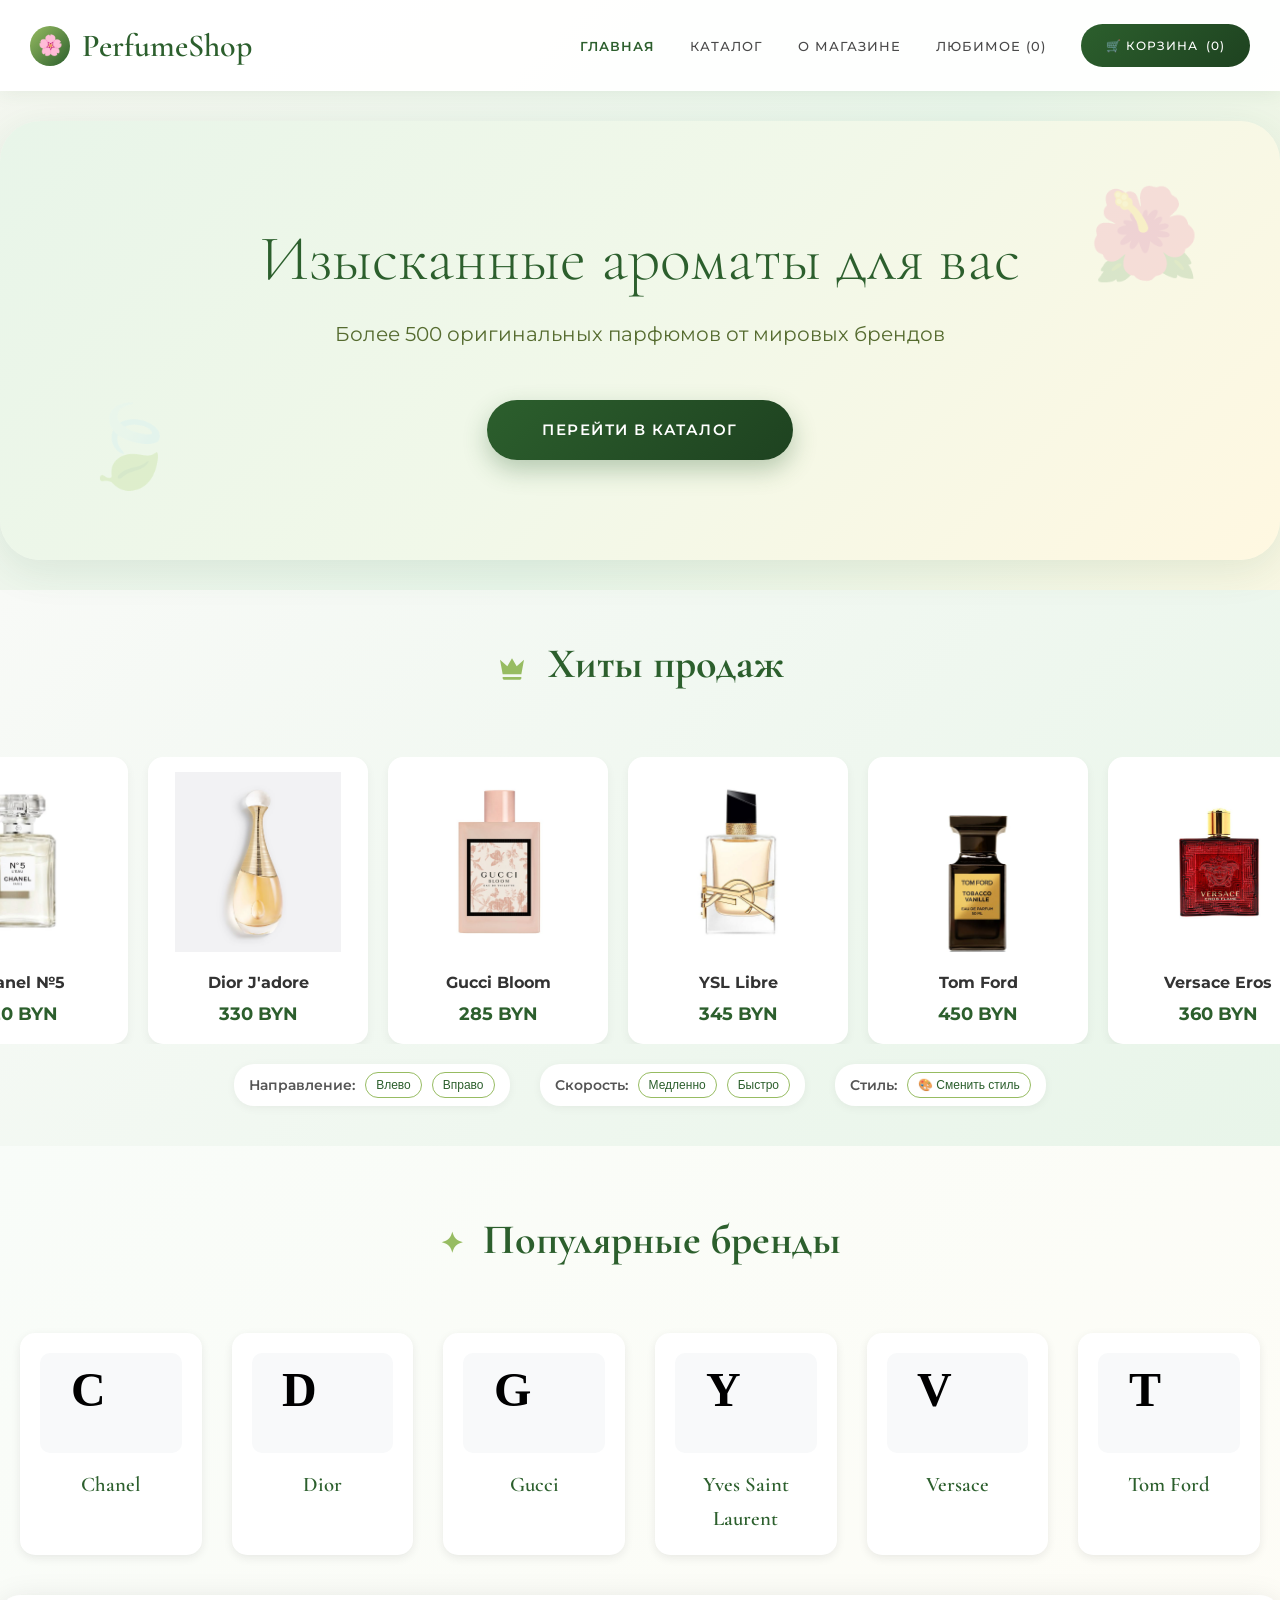
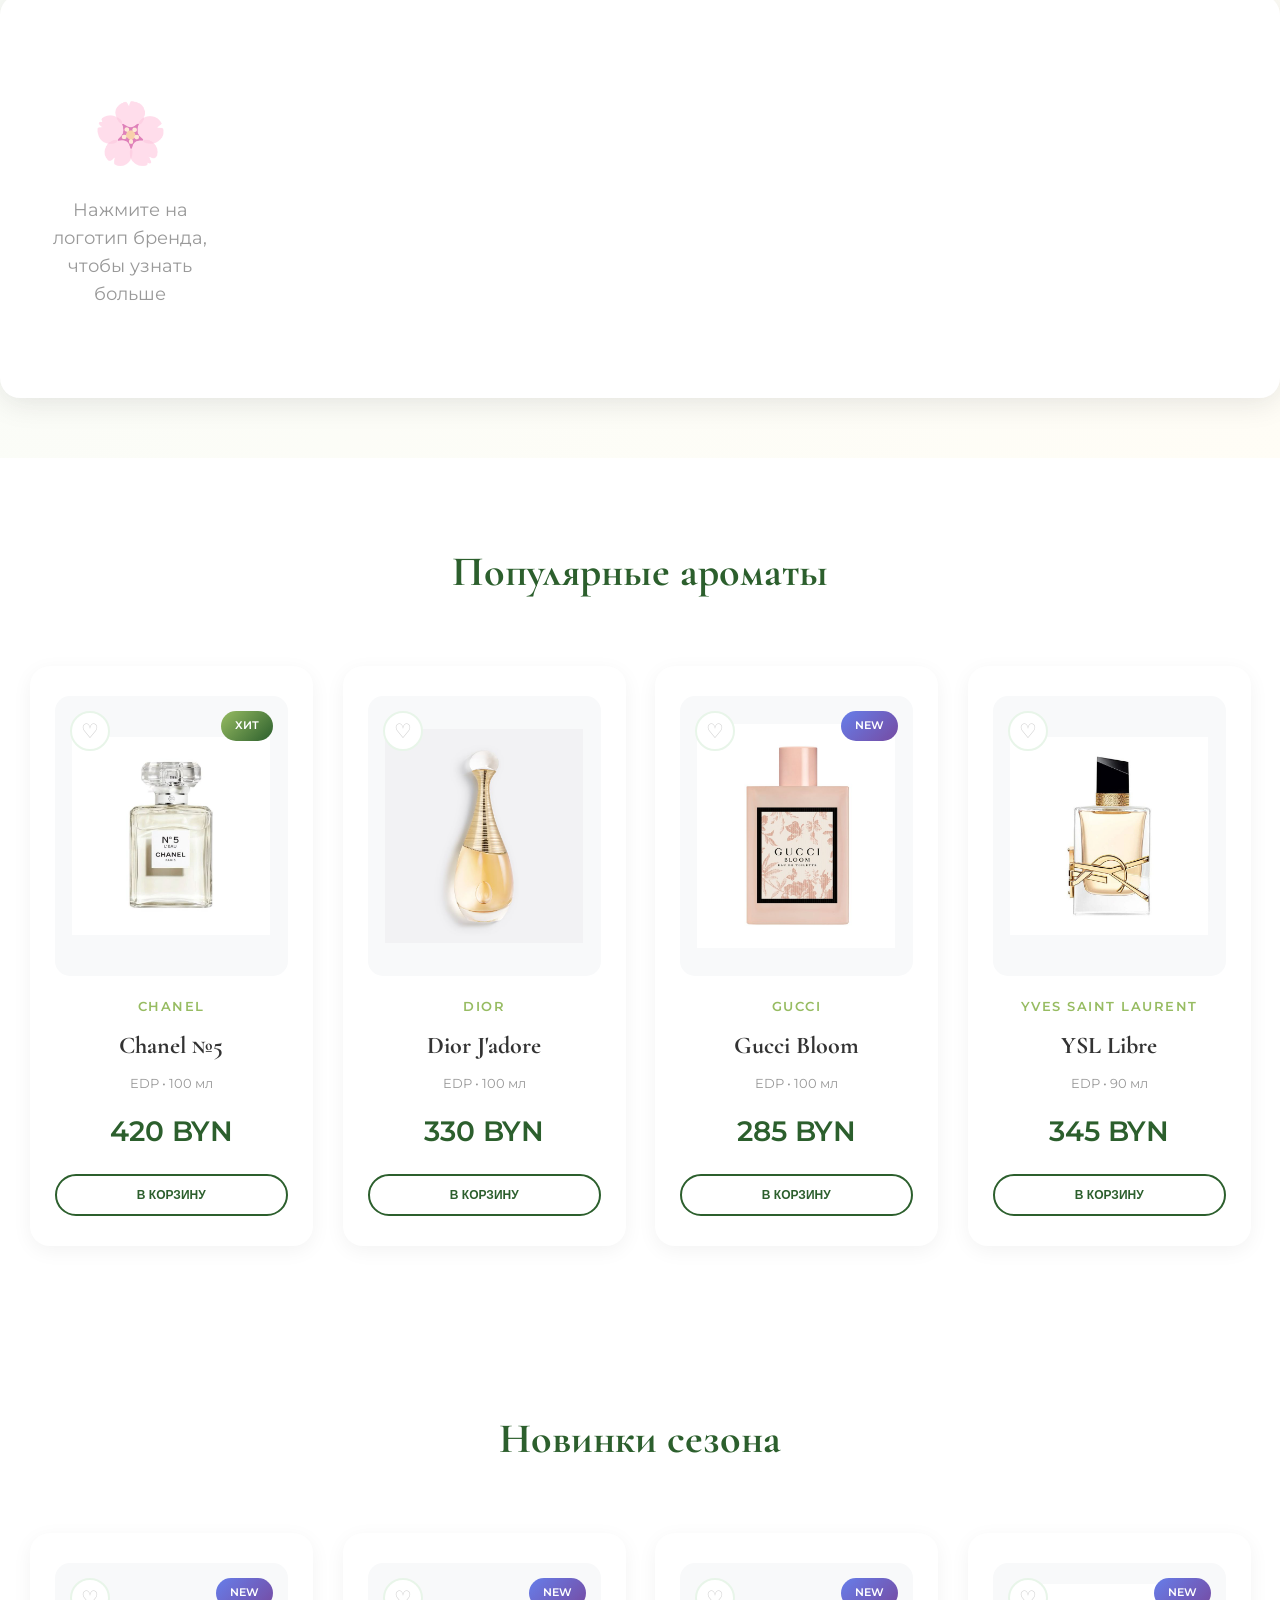
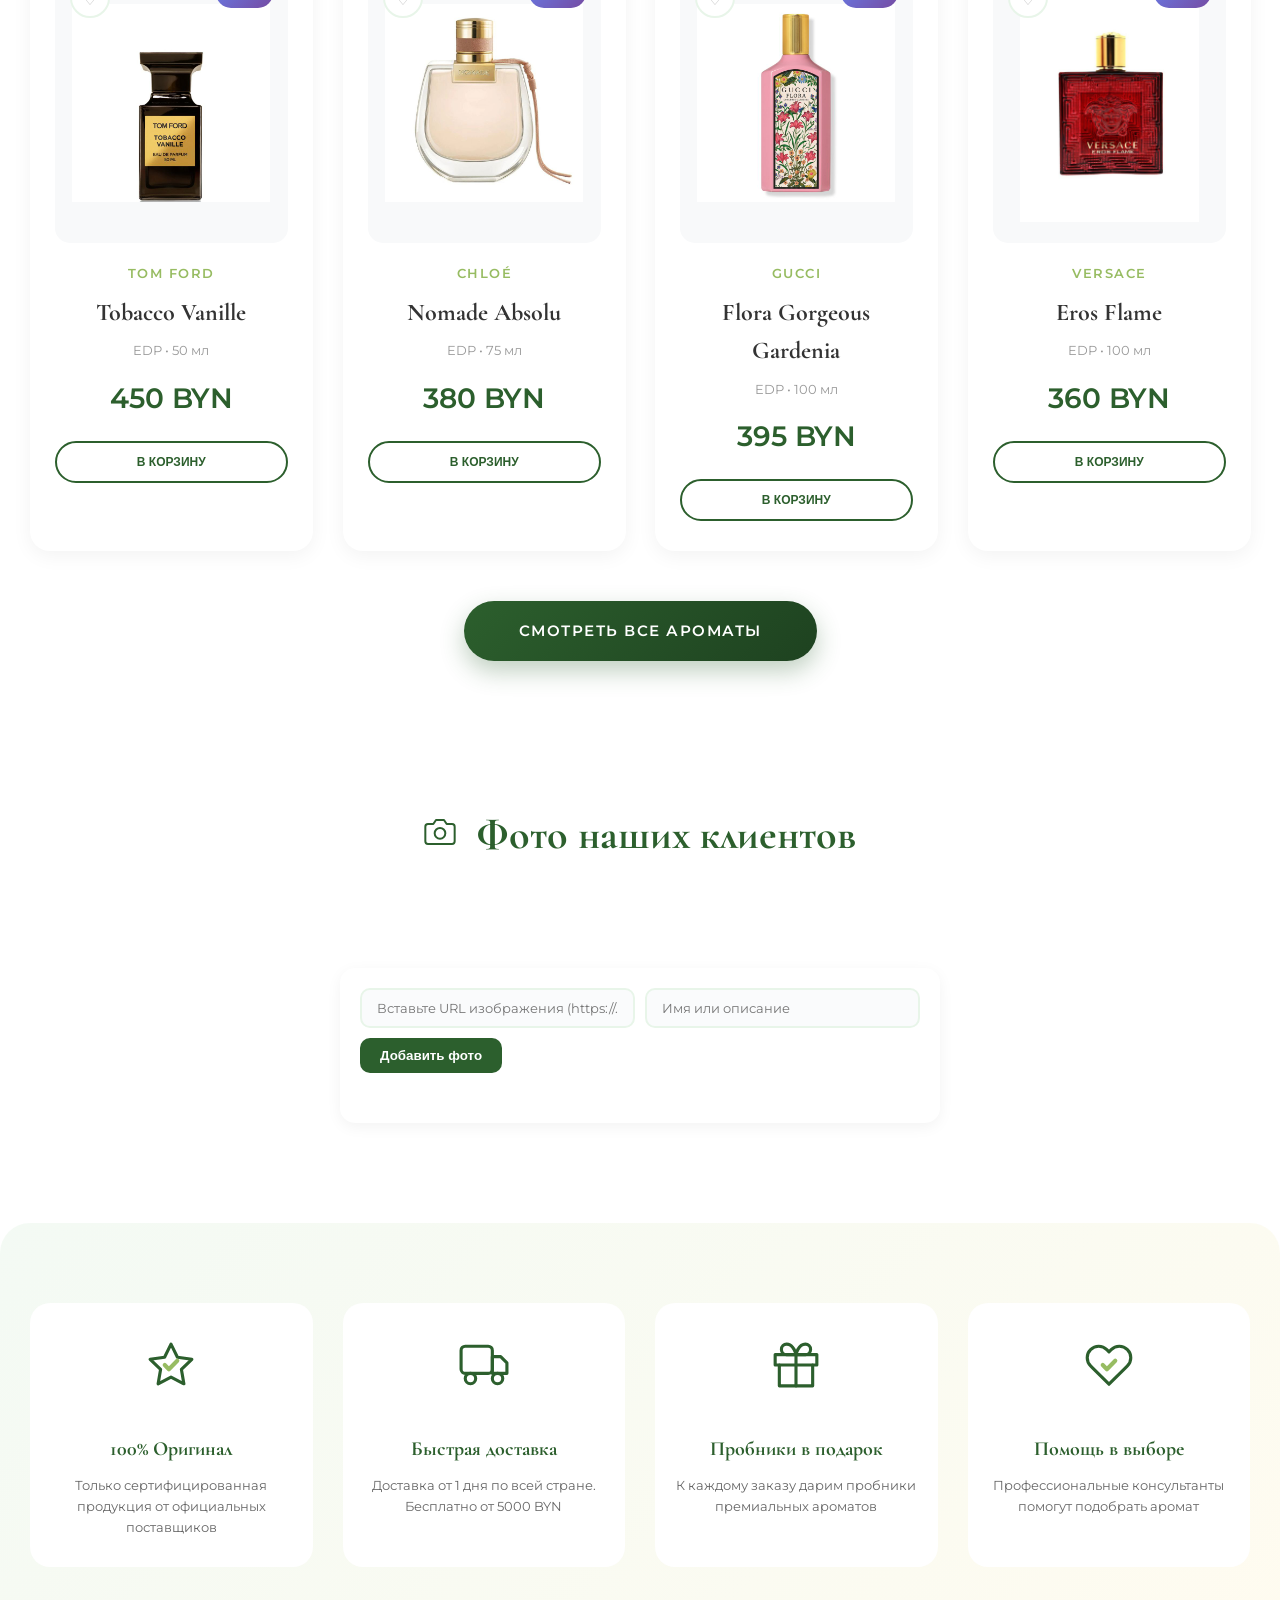
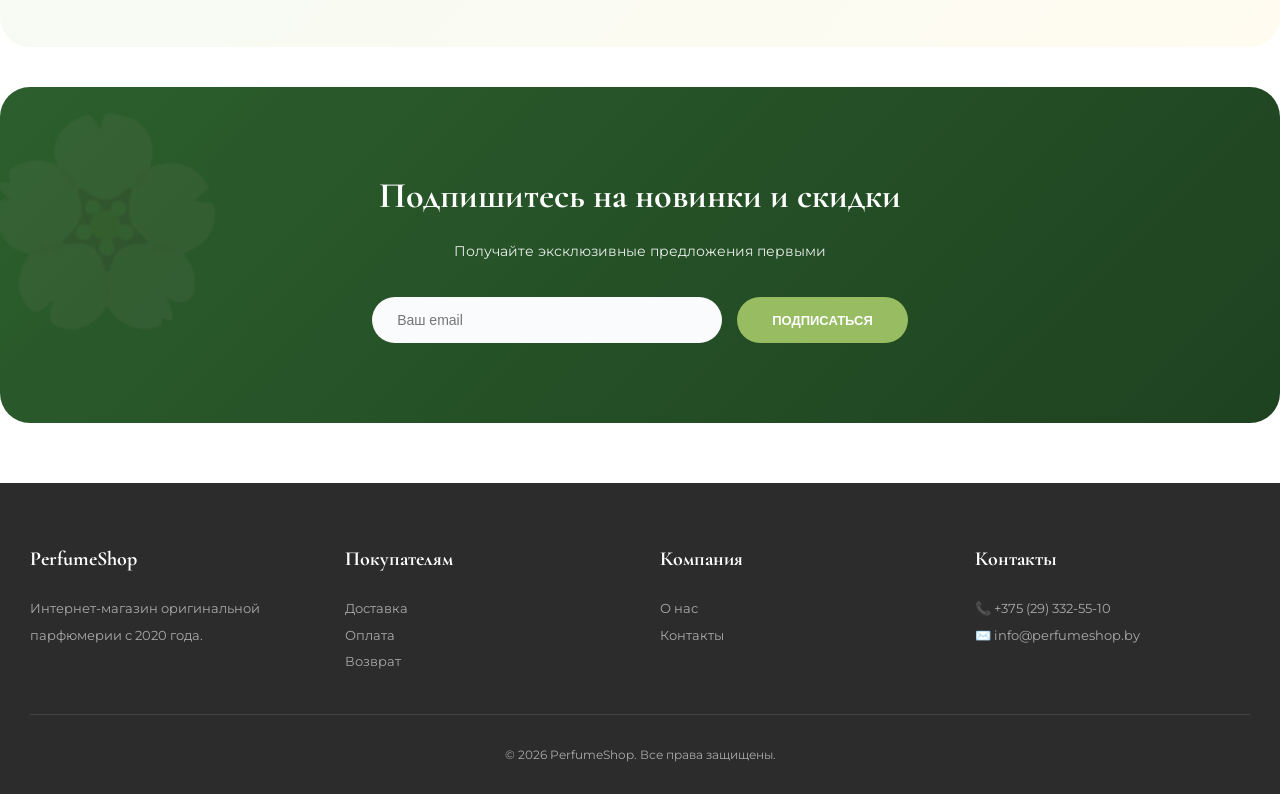
==== index.html @ 56a3182a "Add files via upload" ====
<!DOCTYPE html>
<html lang="ru">
<head>
    <meta charset="UTF-8">
    <meta name="viewport" content="width=device-width, initial-scale=1.0">
    <title>PerfumeShop - Парфюмерный магазин</title>
    <link rel="stylesheet" href="style.css">
    <link href="https://fonts.googleapis.com/css2?family=Cormorant+Garamond:wght@300;400;500;600&family=Montserrat:wght@300;400;500&display=swap" rel="stylesheet">
    <style>
.section-icon {
    display: inline-flex;
    align-items: center;
    justify-content: center;
    margin-right: 10px;
    color: #97bc62;
    font-size: 28px;
}

.section-icon svg {
    transition: all 0.3s ease;
}

.section-title:hover .section-icon svg {
    transform: scale(1.1) rotate(5deg);
    stroke: #97bc62;
}
/* === БАЗОВЫЕ ПЕРЕМЕННЫЕ (Светлая тема) === */
:root {
    --bg-body: linear-gradient(135deg, #f5f7f0 0%, #e8f5e9 50%, #fff8e1 100%);
    --bg-card: #ffffff;
    --bg-header: rgba(255, 255, 255, 0.95);
    --bg-input: #fafbfc;
    --text-main: #4a4a4a;
    --text-muted: #666666;
    --border-color: #e8f5e9;
    --shadow-color: rgba(0, 0, 0, 0.05);
    --hero-bg: linear-gradient(135deg, #e8f5e9 0%, #f1f8e9 50%, #fff8e1 100%);
    --footer-bg: #2c2c2c;
    --footer-text: #aaaaaa;
}
/* Применение переменных */
body {
    background: var(--bg-body);
    color: var(--text-main);
    background-attachment: fixed;
}

header { background: var(--bg-header); }
.product-card, .cart-summary, .checkout-form-section, .checkout-summary-section, .modal-content { 
    background: var(--bg-card); 
    box-shadow: 0 5px 20px var(--shadow-color);
}
input, select, textarea { background: var(--bg-input); border-color: var(--border-color); color: var(--text-main); }
.hero { background: var(--hero-bg); }
footer { background: var(--footer-bg); color: var(--footer-text); }

.product-meta, .page-header p, .cart-item-meta { color: var(--text-muted); }

/* === Стили для бегущей строки === */
.marquee-section {
    padding: 40px 0;
    background: linear-gradient(135deg, #f8faf7, #e8f5e9);
    overflow: hidden; /* Скрываем то, что вылезает за границы */
}

.marquee-window {
    width: 100%;
    overflow: hidden;
    position: relative;
    margin-bottom: 20px;
}

.marquee-track {
    display: flex;
    gap: 20px;
    width: max-content; /* Ширина по содержимому */
    /* Анимация будет управляться через JS для контроля скорости */
}

/* Карточка товара внутри строки */
.marquee-card {
    width: 220px;
    background: white;
    border-radius: 15px;
    padding: 15px;
    box-shadow: 0 4px 10px rgba(0,0,0,0.05);
    text-align: center;
    transition: transform 0.3s;
    flex-shrink: 0; /* Чтобы карточки не сжимались */
}

.marquee-card:hover {
    transform: translateY(-5px);
}

.marquee-card img {
    width: 100%;
    height: 180px;
    object-fit: contain;
    margin-bottom: 10px;
}

.marquee-card h4 {
    font-size: 16px;
    color: #333;
    margin-bottom: 5px;
}

.marquee-card .price {
    font-size: 18px;
    color: #2c5f2d;
    font-weight: bold;
    margin: 0;
}

/* Панель управления */
.marquee-controls {
    display: flex;
    justify-content: center;
    gap: 30px;
    flex-wrap: wrap;
    margin-top: 20px;
}

.control-group {
    display: flex;
    align-items: center;
    gap: 10px;
    background: white;
    padding: 8px 15px;
    border-radius: 20px;
    box-shadow: 0 2px 10px rgba(0,0,0,0.05);
}

.control-group span {
    font-size: 14px;
    font-weight: 600;
    color: #555;
}

.marquee-controls button {
    background: transparent;
    border: 1px solid #97bc62;
    color: #2c5f2d;
    padding: 5px 10px;
    border-radius: 15px;
    cursor: pointer;
    font-size: 12px;
    transition: all 0.3s;
}

.marquee-controls button:hover {
    background: #2c5f2d;
    color: white;
    border-color: #2c5f2d;
}

/* Альтернативный стиль (для задания) */
.marquee-track.dark-theme .marquee-card {
    background: #2c5f2d;
    color: white;
}
.marquee-track.dark-theme .marquee-card h4 { color: #fff; }
.marquee-track.dark-theme .marquee-card .price { color: #97bc62; }

        * { margin: 0; padding: 0; box-sizing: border-box; }
        
        html {
            font-size: var(--base-font-size);
            scroll-behavior: smooth;
        }
        
        body {
            font-family: 'Montserrat', sans-serif;
            background: linear-gradient(135deg, #f5f7f0 0%, #e8f5e9 50%, #fff8e1 100%);
            background-attachment: fixed;
            color: var(--text-color);
            line-height: 1.6;
            min-height: 100vh;
            overflow-x: hidden;
        }
        
        /* Контейнер с резиновой шириной */
        .container { 
            width: 100%;
            max-width: var(--container-max-width); 
            margin: 0 auto; 
            padding: 0 clamp(15px, 3vw, 30px); 
        }
        
       

        /* === HERO БЛОК === */
        .hero {
            background: linear-gradient(135deg, #e8f5e9 0%, #f1f8e9 50%, #fff8e1 100%);
            padding: clamp(60px, 10vw, 100px) 0; 
            text-align: center; 
            margin: clamp(20px, 3vw, 30px) 0; 
            border-radius: clamp(20px, 4vw, 40px);
            position: relative; 
            overflow: hidden; 
            box-shadow: 0 10px 40px rgba(44, 95, 45, 0.1);
        }
        
        .hero::before {
            content: '🌺'; 
            position: absolute; 
            top: clamp(20px, 4vw, 40px); 
            right: clamp(40px, 8vw, 80px); 
            font-size: clamp(60px, 10vw, 90px);
            opacity: 0.15; 
            animation: float 6s ease-in-out infinite;
        }
        
        .hero::after {
            content: '🍃'; 
            position: absolute; 
            bottom: clamp(30px, 5vw, 50px); 
            left: clamp(40px, 8vw, 80px); 
            font-size: clamp(50px, 8vw, 80px);
            opacity: 0.15; 
            animation: float 8s ease-in-out infinite reverse;
        }
        
        @keyframes float { 
            0%, 100% { transform: translateY(0px); }
            50% { transform: translateY(-25px); } 
        }
        
        .hero h1 { 
            font-family: 'Cormorant Garamond', serif; 
            font-size: clamp(2rem, 6vw, 4rem); 
            font-weight: 300;
            color: var(--primary-color); 
            margin-bottom: clamp(15px, 2vw, 20px);
            line-height: 1.2;
        }
        
        .hero p { 
            font-size: clamp(1rem, 2.5vw, 1.25rem); 
            color: #556b2f; 
            margin-bottom: clamp(30px, 5vw, 50px); 
        }
        
        .hero-btn {
            display: inline-block; 
            padding: clamp(12px, 2.5vw, 18px) clamp(30px, 5vw, 55px); 
            background: linear-gradient(135deg, var(--primary-color), #1e4220);
            color: white; 
            text-decoration: none; 
            border-radius: 30px; 
            font-size: clamp(0.8rem, 2vw, 0.938rem); 
            font-weight: 600;
            text-transform: uppercase; 
            letter-spacing: 1.5px; 
            transition: all 0.3s ease;
            box-shadow: 0 10px 25px rgba(44, 95, 45, 0.3);
        }
        
        .hero-btn:hover { transform: translateY(-5px); box-shadow: 0 15px 35px rgba(44, 95, 45, 0.4); }

        /* === СЕКЦИИ === */
        .section { padding: clamp(40px, 8vw, var(--section-padding)) 0; }
        
        .section-title { 
            font-family: 'Cormorant Garamond', serif; 
            font-size: clamp(1.8rem, 5vw, 2.625rem); 
            text-align: center; 
            margin-bottom: clamp(30px, 6vw, 60px); 
            color: var(--primary-color); 
        }
        
        /* === СЕТКА ТОВАРОВ (резиновая) === */
        .products-grid { 
            display: grid; 
            grid-template-columns: repeat(auto-fit, minmax(min(100%, 250px), 1fr)); 
            gap: clamp(20px, 3vw, var(--grid-gap)); 
        }
        
        .product-card {
            background: var(--white); 
            border-radius: clamp(15px, 3vw, 20px); 
            padding: clamp(20px, 3vw, 30px) clamp(15px, 2.5vw, 25px); 
            text-align: center;
            transition: all 0.4s ease; 
            box-shadow: 0 5px 20px rgba(0,0,0,0.05);
            cursor: pointer; 
            position: relative;
        }
        
        .product-card:hover { transform: translateY(-10px); box-shadow: 0 15px 40px rgba(44, 95, 45, 0.15); }
        
        .product-image {
            width: 100%; 
            height: clamp(200px, 35vw, 280px); 
            background: #f8f9fa; 
            border-radius: clamp(10px, 2vw, 15px);
            margin-bottom: clamp(15px, 2.5vw, 20px); 
            display: flex; 
            align-items: center; 
            justify-content: center; 
            position: relative;
        }
        
        .product-image img { max-width: 85%; max-height: 85%; object-fit: contain; }
        
        .product-badge {
            position: absolute; 
            top: clamp(10px, 2vw, 15px); 
            right: clamp(10px, 2vw, 15px); 
            background: linear-gradient(135deg, var(--secondary-color), var(--primary-color));
            color: white; 
            padding: clamp(4px, 1vw, 6px) clamp(10px, 2vw, 14px); 
            border-radius: 20px; 
            font-size: clamp(9px, 1.5vw, 11px); 
            font-weight: 600; 
            text-transform: uppercase;
        }
        
        .product-badge.new { background: linear-gradient(135deg, #667eea, #764ba2); }

        /* КНОПКА ИЗБРАННОГО */
        .fav-btn {
            position: absolute; 
            top: clamp(10px, 2vw, 15px); 
            left: clamp(10px, 2vw, 15px);
            width: clamp(35px, 5vw, 40px); 
            height: clamp(35px, 5vw, 40px); 
            background: white; 
            border: 2px solid #e8f5e9;
            border-radius: 50%; 
            cursor: pointer; 
            font-size: clamp(16px, 3vw, 20px);
            display: flex; 
            align-items: center; 
            justify-content: center;
            transition: all 0.3s ease; 
            z-index: 3; 
            color: #ccc;
        }
        
        .fav-btn:hover { border-color: var(--accent-color); color: var(--accent-color); transform: scale(1.1); }
        .fav-btn.active { background: #fff0f0; border-color: var(--accent-color); color: var(--accent-color); }

        .product-brand { 
            font-size: clamp(0.75rem, 1.5vw, 0.813rem); 
            color: var(--secondary-color); 
            font-weight: 600; 
            text-transform: uppercase; 
            letter-spacing: 1.5px; 
            margin-bottom: clamp(8px, 1.5vw, 10px); 
        }
        
        .product-card h3 { 
            font-family: 'Cormorant Garamond', serif; 
            font-size: clamp(1.2rem, 3vw, 1.5rem); 
            color: #333; 
            margin-bottom: clamp(6px, 1vw, 8px); 
        }
        
        .product-meta { 
            font-size: clamp(0.75rem, 1.5vw, 0.813rem); 
            color: #999; 
            margin-bottom: clamp(10px, 2vw, 15px); 
        }
        
        .price { 
            font-size: clamp(1.4rem, 3.5vw, 1.75rem); 
            color: var(--primary-color); 
            font-weight: 600; 
            margin-bottom: clamp(15px, 2.5vw, 20px); 
        }
        
        .add-to-cart {
            width: 100%; 
            padding: clamp(10px, 2vw, 12px); 
            background: transparent; 
            color: var(--primary-color); 
            border: 2px solid var(--primary-color);
            border-radius: 25px; 
            cursor: pointer; 
            font-size: clamp(0.7rem, 1.5vw, 0.75rem); 
            font-weight: 600; 
            text-transform: uppercase; 
            transition: all 0.3s;
        }
        
        .add-to-cart:hover { background: linear-gradient(135deg, var(--primary-color), #1e4220); color: white; }

        /* Преимущества и Подвал */
        .advantages { 
            background: linear-gradient(135deg, rgba(232, 245, 233, 0.5), rgba(255, 248, 225, 0.5)); 
            padding: clamp(40px, 8vw, 80px) 0; 
            margin: clamp(30px, 5vw, 40px) 0; 
            border-radius: clamp(20px, 4vw, 30px); 
        }
        
        .adv-grid { 
            display: grid; 
            grid-template-columns: repeat(auto-fit, minmax(min(100%, 220px), 1fr)); 
            gap: clamp(20px, 3vw, 30px); 
        }
        
        .adv-item { 
            text-align: center; 
            padding: clamp(20px, 3vw, 30px) clamp(15px, 2.5vw, 20px); 
            background: white; 
            border-radius: clamp(15px, 3vw, 20px); 
        }
        
        .adv-icon { font-size: clamp(35px, 6vw, 50px); margin-bottom: clamp(15px, 2.5vw, 20px); }
        .adv-item h4 { 
            font-family: 'Cormorant Garamond', serif; 
            font-size: clamp(1rem, 2.5vw, 1.25rem); 
            color: var(--primary-color); 
            margin-bottom: clamp(8px, 1.5vw, 10px); 
        }
        .adv-item p { font-size: clamp(0.75rem, 1.5vw, 0.813rem); color: #666; }

        .newsletter { 
            background: linear-gradient(135deg, var(--primary-color), #1e4220); 
            padding: clamp(40px, 8vw, 80px) 0; 
            text-align: center; 
            color: white; 
            border-radius: clamp(20px, 4vw, 30px); 
            margin: clamp(30px, 5vw, 40px) 0; 
            position: relative; 
            overflow: hidden; 
        }
        
        .newsletter::before { 
            content: '🌸'; 
            position: absolute; 
            top: -30px; 
            left: -20px; 
            font-size: clamp(150px, 25vw, 200px); 
            opacity: 0.05; 
        }
        
        .newsletter h2 { 
            font-family: 'Cormorant Garamond', serif; 
            font-size: clamp(1.5rem, 4vw, 2.25rem); 
            margin-bottom: clamp(10px, 2vw, 15px); 
        }
        
        .newsletter p { 
            font-size: clamp(0.8rem, 1.8vw, 0.875rem); 
            opacity: 0.9; 
            margin-bottom: clamp(25px, 4vw, 35px); 
        }
        
        .sub-form { 
            display: flex; 
            justify-content: center; 
            gap: clamp(10px, 2vw, 15px);
            flex-wrap: wrap;
        }
        
        .sub-form input { 
            padding: clamp(12px, 2.5vw, 15px) clamp(20px, 3vw, 25px); 
            border: none; 
            border-radius: 30px; 
            width: clamp(250px, 40vw, 350px); 
            font-size: clamp(0.8rem, 1.8vw, 0.875rem); 
        }
        
        .sub-form button { 
            padding: clamp(12px, 2.5vw, 15px) clamp(25px, 4vw, 35px); 
            background: var(--secondary-color); 
            color: white; 
            border: none; 
            border-radius: 30px;
            font-size: clamp(0.75rem, 1.5vw, 0.813rem); 
            font-weight: 600; 
            text-transform: uppercase; 
            cursor: pointer; 
        }

        footer { 
            background: #2c2c2c; 
            color: #aaa; 
            padding: clamp(40px, 6vw, 60px) 0 clamp(20px, 3vw, 30px); 
            margin-top: clamp(40px, 6vw, 60px); 
        }
        
        .footer-content { 
            display: grid; 
            grid-template-columns: repeat(auto-fit, minmax(min(100%, 200px), 1fr)); 
            gap: clamp(25px, 4vw, 40px); 
            margin-bottom: clamp(30px, 5vw, 40px); 
        }
        
        .footer-col h4 { 
            color: white; 
            font-family: 'Cormorant Garamond', serif; 
            font-size: clamp(1rem, 2.5vw, 1.25rem); 
            margin-bottom: clamp(15px, 2.5vw, 20px); 
        }
        
        .footer-col p, .footer-col a { 
            font-size: clamp(0.75rem, 1.5vw, 0.813rem); 
            line-height: 2; 
            color: #aaa; 
            text-decoration: none; 
        }
        
        .footer-col a:hover { color: var(--secondary-color); }
        .footer-col ul { list-style: none; }
        .footer-bottom { 
            text-align: center; 
            padding-top: clamp(20px, 3vw, 30px); 
            border-top: 1px solid #444; 
            font-size: clamp(0.7rem, 1.5vw, 0.75rem); 
        }

        /* МОДАЛЬНОЕ ОКНО (адаптивное) */
        .modal {
            display: none; 
            position: fixed; 
            top: 0; 
            left: 0; 
            width: 100%; 
            height: 100%;
            background: rgba(0,0,0,0.4); 
            backdrop-filter: blur(10px);
            -webkit-backdrop-filter: blur(10px);
            z-index: 1000; 
            justify-content: center; 
            align-items: center; 
            padding: clamp(10px, 2vw, 20px);
        }
        
        .modal.active { display: flex; }
        
        .modal-content {
            background: white; 
            border-radius: clamp(20px, 4vw, 25px); 
            max-width: min(90%, 900px); 
            width: 100%; 
            max-height: 90vh;
            overflow-y: auto; 
            position: relative; 
            animation: modalFadeIn 0.3s ease;
        }
        
        @keyframes modalFadeIn { 
            from { opacity: 0; transform: scale(0.95); } 
            to { opacity: 1; transform: scale(1); } 
        }
        
        .modal-close { 
            position: absolute; 
            top: clamp(15px, 2.5vw, 20px); 
            right: clamp(20px, 3vw, 25px); 
            background: none; 
            border: none; 
            font-size: clamp(24px, 4vw, 32px); 
            cursor: pointer; 
            color: #888; 
            z-index: 10; 
        }
        
        .modal-close:hover { color: var(--primary-color); }
        
        .modal-body { 
            display: grid; 
            grid-template-columns: 1fr 1fr; 
            gap: clamp(25px, 4vw, 40px); 
            padding: clamp(25px, 4vw, 40px); 
        }
        
        .modal-image { 
            background: #f8f9fa; 
            border-radius: clamp(15px, 3vw, 20px); 
            display: flex; 
            align-items: center; 
            justify-content: center; 
            padding: clamp(20px, 3vw, 30px); 
            height: clamp(300px, 50vh, 450px); 
            position: relative; 
        }
        
        .modal-image img { max-width: 100%; max-height: 100%; object-fit: contain; }
        
        .modal-fav-btn {
            position: absolute; 
            top: clamp(15px, 2.5vw, 20px); 
            left: clamp(15px, 2.5vw, 20px);
            width: clamp(40px, 6vw, 44px); 
            height: clamp(40px, 6vw, 44px); 
            background: white; 
            border: 2px solid #e8f5e9;
            border-radius: 50%; 
            cursor: pointer; 
            font-size: clamp(18px, 3vw, 22px);
            display: flex; 
            align-items: center; 
            justify-content: center;
            transition: all 0.3s ease; 
            z-index: 10; 
            color: #ccc;
        }
        
        .modal-fav-btn:hover { border-color: var(--accent-color); color: var(--accent-color); transform: scale(1.1); }
        .modal-fav-btn.active { background: #fff0f0; border-color: var(--accent-color); color: var(--accent-color); }

        .modal-brand { 
            font-size: clamp(0.8rem, 1.8vw, 0.875rem); 
            color: var(--secondary-color); 
            font-weight: 600; 
            text-transform: uppercase; 
            letter-spacing: 1.5px; 
            margin-bottom: clamp(8px, 1.5vw, 10px); 
        }
        
        .modal-title { 
            font-family: 'Cormorant Garamond', serif; 
            font-size: clamp(1.5rem, 4vw, 2.25rem); 
            color: var(--primary-color); 
            margin-bottom: clamp(10px, 2vw, 15px); 
        }
        
        .modal-price { 
            font-size: clamp(1.5rem, 3.5vw, 2rem); 
            color: var(--primary-color); 
            font-weight: 600; 
            margin-bottom: clamp(15px, 2.5vw, 25px); 
        }
        
        .modal-origin { 
            margin-bottom: clamp(15px, 2.5vw, 25px); 
            padding-bottom: clamp(15px, 2.5vw, 20px); 
            border-bottom: 2px solid #f0f0f0; 
        }
        
        .modal-origin strong { color: var(--primary-color); font-size: clamp(0.85rem, 1.8vw, 0.938rem); }
        
        .modal-desc { 
            font-size: clamp(0.85rem, 1.8vw, 0.938rem); 
            line-height: 1.8; 
            color: #555; 
            margin-bottom: clamp(20px, 3vw, 30px); 
        }
        
        .fragrance-pyramid h3 { 
            font-family: 'Cormorant Garamond', serif; 
            font-size: clamp(1.2rem, 3vw, 1.5rem); 
            color: var(--primary-color); 
            margin-bottom: clamp(15px, 2.5vw, 20px); 
        }
        
        .note-level { 
            background: #f8faf7; 
            padding: clamp(10px, 2vw, 15px) clamp(15px, 2.5vw, 20px); 
            border-radius: clamp(8px, 1.5vw, 12px); 
            margin-bottom: clamp(8px, 1.5vw, 12px); 
            border-left: 4px solid var(--secondary-color); 
        }
        
        .note-level h4 { 
            font-size: clamp(0.75rem, 1.5vw, 0.813rem); 
            color: var(--primary-color); 
            text-transform: uppercase; 
            margin-bottom: clamp(4px, 1vw, 6px); 
            font-weight: 600; 
            letter-spacing: 0.5px; 
        }
        
        .note-level p { 
            font-size: clamp(0.8rem, 1.6vw, 0.875rem); 
            color: #666; 
            margin: 0; 
        }
        
        .modal-cart-btn {
            width: 100%; 
            padding: clamp(12px, 2.5vw, 16px); 
            background: linear-gradient(135deg, var(--primary-color), #1e4220);
            color: white; 
            border: none; 
            border-radius: 25px; 
            font-size: clamp(0.8rem, 1.8vw, 0.875rem); 
            font-weight: 600;
            text-transform: uppercase; 
            letter-spacing: 1px; 
            cursor: pointer; 
            margin-top: clamp(15px, 2.5vw, 25px); 
            transition: all 0.3s;
        }
        
        .modal-cart-btn:hover { transform: translateY(-2px); box-shadow: 0 8px 20px rgba(44, 95, 45, 0.3); }

        /* ============================================
           МЕДИА-ЗАПРОСЫ ДЛЯ РАЗНЫХ РАЗРЕШЕНИЙ
           ============================================ */
        
        /* Очень маленькие экраны (320px - 480px) */
        @media (max-width: 480px) {
            :root {
                --base-font-size: 14px;
                --section-padding: 40px;
                --grid-gap: 15px;
            }
            
            .header-content {
                flex-direction: column;
                text-align: center;
            }
            
            nav ul {
                justify-content: center;
                gap: 10px;
            }
            
            .hero::before,
            .hero::after {
                display: none;
            }
            
            .products-grid {
                grid-template-columns: 1fr;
            }
            
            .adv-grid {
                grid-template-columns: 1fr;
            }
            
            .modal-body {
                grid-template-columns: 1fr;
            }
            
            .modal-image {
                height: 250px;
            }
        }
        
        /* Маленькие экраны (481px - 768px) */
        @media (max-width: 768px) {
            :root {
                --section-padding: 50px;
            }
            
            .products-grid {
                grid-template-columns: repeat(2, 1fr);
            }
            
            .adv-grid {
                grid-template-columns: repeat(2, 1fr);
            }
            
            .sub-form {
                flex-direction: column;
                align-items: center;
            }
            
            .sub-form input {
                width: 100%;
                max-width: 300px;
            }
            
            .footer-content {
                grid-template-columns: 1fr;
                text-align: center;
            }
        }
        
        /* Средние экраны (769px - 1024px) */
        @media (max-width: 1024px) {
            .products-grid {
                grid-template-columns: repeat(2, 1fr);
            }
            
            .modal-body {
                grid-template-columns: 1fr;
            }
            
            .modal-image {
                height: 300px;
            }
        }
        
        /* Большие экраны (1025px - 1200px) */
        @media (min-width: 1025px) and (max-width: 1200px) {
            .products-grid {
                grid-template-columns: repeat(3, 1fr);
            }
        }
        
        /* Очень большие экраны (1201px - 1440px) */
        @media (min-width: 1201px) and (max-width: 1440px) {
            .container {
                max-width: 1300px;
            }
        }
        
        /* Ultra-wide экраны (1441px+) */
        @media (min-width: 1441px) {
            .container {
                max-width: 1400px;
            }
            
            .products-grid {
                grid-template-columns: repeat(4, 1fr);
            }
        }
        
        /* Ориентация устройства */
        @media (orientation: landscape) and (max-height: 500px) {
            .hero {
                padding: 40px 0;
                margin: 15px 0;
            }
            
            .hero h1 {
                font-size: clamp(1.5rem, 4vw, 2.5rem);
            }
            
            .modal-image {
                height: 60vh;
            }
        }
        
        /* Печать */
        @media print {
            header, footer, .hero, .newsletter, .add-to-cart, .fav-btn {
                display: none;
            }
            
            body {
                background: white;
                color: black;
            }
            
            .product-card {
                break-inside: avoid;
                box-shadow: none;
                border: 1px solid #ddd;
            }
        }
    </style>
</head>
<body>

    <header>
        <div class="container">
            <div class="header-content">
                <a href="index.html" class="logo">
                    <div class="logo-icon">🌸</div>
                    PerfumeShop
                </a>
                <nav>
                    <ul>
                        <li><a href="index.html" style="color:#2c5f2d; font-weight:600;">Главная</a></li>
                        <li><a href="catalog.html">Каталог</a></li>
                        <li><a href="about.html">О магазине</a></li>
                        <li><a href="favorites.html">Любимое <span id="favCount">(0)</span></a></li>
                        <li><a href="cart.html" class="cart-btn">🛒 Корзина <span id="cartCount">(0)</span></a></li>
                    </ul>
                </nav>
            </div>
        </div>
    </header>

    <main>
        <section class="hero">
            <div class="container">
                <h1>Изысканные ароматы для вас</h1>
                <p>Более 500 оригинальных парфюмов от мировых брендов</p>
                <a href="catalog.html" class="hero-btn">Перейти в каталог</a>
            </div>
        </section>
<section class="marquee-section">
    <h2 class="section-title">
    <svg width="32" height="32" viewBox="0 0 24 24" fill="#97bc62" style="vertical-align: middle; margin-right: 10px;">
        <path d="M5 16L3 5l5.5 5L12 4l3.5 6L21 5l-2 11H5zm14 3c0 .6-.4 1-1 1H6c-.6 0-1-.4-1-1v-1h14v1z"/>
    </svg>
    Хиты продаж
</h2>
    
    <div class="marquee-window">
        <div class="marquee-track" id="marqueeTrack">
            <!-- Товары добавятся сюда автоматически через JS -->
        </div>
    </div>

    <!-- Панель управления (Требование задания) -->
    <div class="marquee-controls">
        <div class="control-group">
            <span>Направление:</span>
            <button onclick="setDirection(1)"> Влево</button>
            <button onclick="setDirection(-1)"> Вправо</button>
        </div>
        <div class="control-group">
            <span>Скорость:</span>
            <button onclick="changeSpeed(0.5)"> Медленно</button>
            <button onclick="changeSpeed(2)"> Быстро</button>
        </div>
        <div class="control-group">
            <span>Стиль:</span>
            <button onclick="toggleMarqueeStyle()">🎨 Сменить стиль</button>
        </div>
    </div>
</section>
<!-- === КОНЕЦ БЛОКА === -->
<!-- === СЕКЦИЯ БРЕНДОВ (ЗАДАНИЕ 2) === -->
<section class="brands-section">
    <h2 class="section-title">
        <span class="section-icon">✦</span>
        Популярные бренды
    </h2>
    
    <div class="brands-container">
        <!-- Карточки брендов -->
        <div class="brand-card" data-brand="chanel">
            <div class="brand-logo">
                <img src="https://upload.wikimedia.org/wikipedia/commons/thumb/3/37/Chanel_logo.svg/1200px-Chanel_logo.svg.png" alt="Chanel" onerror="this.src='data:image/svg+xml,<svg xmlns=%22http://www.w3.org/2000/svg%22 viewBox=%220 0 100 100%22><text y=%22.9em%22 font-size=%2260%22 font-family=%22serif%22 font-weight=%22bold%22>C</text></svg>'">
            </div>
            <h3>Chanel</h3>
        </div>

        <div class="brand-card" data-brand="dior">
            <div class="brand-logo">
                <img src="https://upload.wikimedia.org/wikipedia/commons/thumb/9/98/Dior_logo.svg/1200px-Dior_logo.svg.png" alt="Dior" onerror="this.src='data:image/svg+xml,<svg xmlns=%22http://www.w3.org/2000/svg%22 viewBox=%220 0 100 100%22><text y=%22.9em%22 font-size=%2260%22 font-family=%22serif%22 font-weight=%22bold%22>D</text></svg>'">
            </div>
            <h3>Dior</h3>
        </div>

        <div class="brand-card" data-brand="gucci">
            <div class="brand-logo">
                <img src="https://upload.wikimedia.org/wikipedia/commons/thumb/a/a1/Gucci_logo.svg/1200px-Gucci_logo.svg.png" alt="Gucci" onerror="this.src='data:image/svg+xml,<svg xmlns=%22http://www.w3.org/2000/svg%22 viewBox=%220 0 100 100%22><text y=%22.9em%22 font-size=%2260%22 font-family=%22serif%22 font-weight=%22bold%22>G</text></svg>'">
            </div>
            <h3>Gucci</h3>
        </div>

        <div class="brand-card" data-brand="ysl">
            <div class="brand-logo">
                <img src="https://upload.wikimedia.org/wikipedia/commons/thumb/8/8c/YSL_logo.svg/1200px-YSL_logo.svg.png" alt="YSL" onerror="this.src='data:image/svg+xml,<svg xmlns=%22http://www.w3.org/2000/svg%22 viewBox=%220 0 100 100%22><text y=%22.9em%22 font-size=%2260%22 font-family=%22serif%22 font-weight=%22bold%22>Y</text></svg>'">
            </div>
            <h3>Yves Saint Laurent</h3>
        </div>

        <div class="brand-card" data-brand="versace">
            <div class="brand-logo">
                <img src="https://upload.wikimedia.org/wikipedia/commons/thumb/2/23/Versace_logo.svg/1200px-Versace_logo.svg.png" alt="Versace" onerror="this.src='data:image/svg+xml,<svg xmlns=%22http://www.w3.org/2000/svg%22 viewBox=%220 0 100 100%22><text y=%22.9em%22 font-size=%2260%22 font-family=%22serif%22 font-weight=%22bold%22>V</text></svg>'">
            </div>
            <h3>Versace</h3>
        </div>

        <div class="brand-card" data-brand="tomford">
            <div class="brand-logo">
                <img src="https://upload.wikimedia.org/wikipedia/commons/thumb/5/54/Tom_Ford_logo.svg/1200px-Tom_Ford_logo.svg.png" alt="Tom Ford" onerror="this.src='data:image/svg+xml,<svg xmlns=%22http://www.w3.org/2000/svg%22 viewBox=%220 0 100 100%22><text y=%22.9em%22 font-size=%2260%22 font-family=%22serif%22 font-weight=%22bold%22>T</text></svg>'">
            </div>
            <h3>Tom Ford</h3>
        </div>
    </div>

    <!-- Область для отображения информации -->
    <div class="brand-info-panel" id="brandInfoPanel">
        <div class="brand-info-content" id="brandInfoContent">
            <div class="info-placeholder">
                <span class="placeholder-icon">🌸</span>
                <p>Нажмите на логотип бренда, чтобы узнать больше</p>
            </div>
        </div>
    </div>
</section>
<!-- === КОНЕЦ СЕКЦИИ === -->

        <section class="section">
            <div class="container">
                <h2 class="section-title">Популярные ароматы</h2>
                <div class="products-grid">
                    <div class="product-card" data-name="Chanel №5" data-brand="Chanel" data-price="420" data-image="img/chanel-n5.jpg">
                        <div class="product-image">
                            <button class="fav-btn" onclick="toggleFavorite(event, 'Chanel №5', 'Chanel', '420', 'img/chanel-n5.jpg')">♡</button>
                            <span class="product-badge">ХИТ</span>
                            <img src="img/chanel-n5.jpg" alt="Chanel №5">
                        </div>
                        <div class="product-brand">CHANEL</div>
                        <h3>Chanel №5</h3>
                        <p class="product-meta">EDP • 100 мл</p>
                        <div class="price">420 BYN</div>
                        <button class="add-to-cart" onclick="addToCart(event, 'Chanel №5', 'Chanel', '420', 'img/chanel-n5.jpg', 'EDP • 100 мл')">В корзину</button>
                    </div>

                    <div class="product-card" data-name="Dior J'adore" data-brand="Dior" data-price="330" data-image="img/dior-jadore.jpg">
                        <div class="product-image">
                            <button class="fav-btn" onclick="toggleFavorite(event, 'Dior J\'adore', 'Dior', '330', 'img/dior-jadore.jpg')">♡</button>
                            <img src="img/dior-jadore.jpg" alt="Dior J'adore">
                        </div>
                        <div class="product-brand">DIOR</div>
                        <h3>Dior J'adore</h3>
                        <p class="product-meta">EDP • 100 мл</p>
                        <div class="price">330 BYN</div>
                        <button class="add-to-cart" onclick="addToCart(event, 'Dior J\'adore', 'Dior', '330', 'img/dior-jadore.jpg', 'EDP • 100 мл')">В корзину</button>
                    </div>

                    <div class="product-card" data-name="Gucci Bloom" data-brand="Gucci" data-price="285" data-image="img/gucci-bloom.jpg">
                        <div class="product-image">
                            <button class="fav-btn" onclick="toggleFavorite(event, 'Gucci Bloom', 'Gucci', '285', 'img/gucci-bloom.jpg')">♡</button>
                            <span class="product-badge new">NEW</span>
                            <img src="img/gucci-bloom.jpg" alt="Gucci Bloom">
                        </div>
                        <div class="product-brand">GUCCI</div>
                        <h3>Gucci Bloom</h3>
                        <p class="product-meta">EDP • 100 мл</p>
                        <div class="price">285 BYN</div>
                        <button class="add-to-cart" onclick="addToCart(event, 'Gucci Bloom', 'Gucci', '285', 'img/gucci-bloom.jpg', 'EDP • 100 мл')">В корзину</button>
                    </div>

                    <div class="product-card" data-name="YSL Libre" data-brand="Yves Saint Laurent" data-price="345" data-image="img/ysl-libre.jpg">
                        <div class="product-image">
                            <button class="fav-btn" onclick="toggleFavorite(event, 'YSL Libre', 'Yves Saint Laurent', '345', 'img/ysl-libre.jpg')">♡</button>
                            <img src="img/ysl-libre.jpg" alt="YSL Libre">
                        </div>
                        <div class="product-brand">YVES SAINT LAURENT</div>
                        <h3>YSL Libre</h3>
                        <p class="product-meta">EDP • 90 мл</p>
                        <div class="price">345 BYN</div>
                        <button class="add-to-cart" onclick="addToCart(event, 'YSL Libre', 'Yves Saint Laurent', '345', 'img/ysl-libre.jpg', 'EDP • 90 мл')">В корзину</button>
                    </div>
                </div>
            </div>
        </section>

        <section class="section">
            <div class="container">
                <h2 class="section-title">Новинки сезона</h2>
                <div class="products-grid">
                    <div class="product-card" data-name="Tom Ford Tobacco Vanille" data-brand="Tom Ford" data-price="450" data-image="img/tom-ford-tobacco.jpg">
                        <div class="product-image">
                            <button class="fav-btn" onclick="toggleFavorite(event, 'Tom Ford Tobacco Vanille', 'Tom Ford', '450', 'img/tom-ford-tobacco.jpg')">♡</button>
                            <span class="product-badge new">NEW</span>
                            <img src="img/tom-ford-tobacco.jpg" alt="Tom Ford Tobacco Vanille">
                        </div>
                        <div class="product-brand">TOM FORD</div>
                        <h3>Tobacco Vanille</h3>
                        <p class="product-meta">EDP • 50 мл</p>
                        <div class="price">450 BYN</div>
                        <button class="add-to-cart" onclick="addToCart(event, 'Tom Ford Tobacco Vanille', 'Tom Ford', '450', 'img/tom-ford-tobacco.jpg', 'EDP • 50 мл')">В корзину</button>
                    </div>

                    <div class="product-card" data-name="Chloé Nomade Absolu" data-brand="Chloé" data-price="380" data-image="img/chloe-nomade.jpg">
                        <div class="product-image">
                            <button class="fav-btn" onclick="toggleFavorite(event, 'Chloé Nomade Absolu', 'Chloé', '380', 'img/chloe-nomade.jpg')">♡</button>
                            <span class="product-badge new">NEW</span>
                            <img src="img/chloe-nomade.jpg" alt="Chloé Nomade Absolu">
                        </div>
                        <div class="product-brand">CHLOÉ</div>
                        <h3>Nomade Absolu</h3>
                        <p class="product-meta">EDP • 75 мл</p>
                        <div class="price">380 BYN</div>
                        <button class="add-to-cart" onclick="addToCart(event, 'Chloé Nomade Absolu', 'Chloé', '380', 'img/chloe-nomade.jpg', 'EDP • 75 мл')">В корзину</button>
                    </div>

                    <div class="product-card" data-name="Gucci Flora Gorgeous Gardenia" data-brand="Gucci" data-price="395" data-image="img/gucci-flora.jpg">
                        <div class="product-image">
                            <button class="fav-btn" onclick="toggleFavorite(event, 'Gucci Flora Gorgeous Gardenia', 'Gucci', '395', 'img/gucci-flora.jpg')">♡</button>
                            <span class="product-badge new">NEW</span>
                            <img src="img/gucci-flora.jpg" alt="Gucci Flora Gorgeous Gardenia">
                        </div>
                        <div class="product-brand">GUCCI</div>
                        <h3>Flora Gorgeous Gardenia</h3>
                        <p class="product-meta">EDP • 100 мл</p>
                        <div class="price">395 BYN</div>
                        <button class="add-to-cart" onclick="addToCart(event, 'Gucci Flora Gorgeous Gardenia', 'Gucci', '395', 'img/gucci-flora.jpg', 'EDP • 100 мл')">В корзину</button>
                    </div>

                    <div class="product-card" data-name="Versace Eros Flame" data-brand="Versace" data-price="360" data-image="img/versace-eros.jpg">
                        <div class="product-image">
                            <button class="fav-btn" onclick="toggleFavorite(event, 'Versace Eros Flame', 'Versace', '360', 'img/versace-eros.jpg')">♡</button>
                            <span class="product-badge new">NEW</span>
                            <img src="img/versace-eros.jpg" alt="Versace Eros Flame">
                        </div>
                        <div class="product-brand">VERSACE</div>
                        <h3>Eros Flame</h3>
                        <p class="product-meta">EDP • 100 мл</p>
                        <div class="price">360 BYN</div>
                        <button class="add-to-cart" onclick="addToCart(event, 'Versace Eros Flame', 'Versace', '360', 'img/versace-eros.jpg', 'EDP • 100 мл')">В корзину</button>
                    </div>
                </div>
                <div style="text-align: center; margin-top: 50px;">
                    <a href="catalog.html" class="hero-btn">Смотреть все ароматы</a>
                </div>
            </div>
        </section>
<!-- === ГАЛЕРЕЯ (ЗАДАНИЕ 4) === -->
<section class="gallery-section">
    <h2 class="section-title">
        <span class="section-icon">
    <svg width="32" height="32" viewBox="0 0 24 24" fill="none" stroke="#2c5f2d" stroke-width="1.5" stroke-linecap="round" stroke-linejoin="round">
        <path d="M23 19a2 2 0 0 1-2 2H3a2 2 0 0 1-2-2V8a2 2 0 0 1 2-2h4l2-3h6l2 3h4a2 2 0 0 1 2 2z"></path>
        <circle cx="12" cy="13" r="4"></circle>
    </svg>
</span>
        Фото наших клиентов
    </h2>
    
    <!-- Сетка галереи (изначально пустая, заполнится через JS) -->
    <div class="gallery-grid" id="galleryGrid"></div>

    <!-- Панель добавления -->
    <div class="gallery-controls">
        <div class="input-group">
            <input type="text" id="imgUrl" placeholder="Вставьте URL изображения (https://...)" autocomplete="off">
            <input type="text" id="imgCaption" placeholder="Имя или описание">
            <button id="addPhotoBtn">Добавить фото</button>
        </div>
        <p class="error-message" id="galleryError"></p>
    </div>
</section>
<!-- === КОНЕЦ ГАЛЕРЕИ === -->

        <!-- === ПРЕИМУЩЕСТВА === -->
<section class="advantages">
    <div class="container">
        <div class="adv-grid">
            <!-- 1. Оригинал -->
            <div class="adv-item">
                <div class="adv-icon">
                    <svg width="50" height="50" viewBox="0 0 24 24" fill="none" stroke="#2c5f2d" stroke-width="1.5" stroke-linecap="round" stroke-linejoin="round">
                        <path d="M12 2l3.09 6.26L22 9.27l-5 4.87 1.18 6.88L12 17.77l-6.18 3.25L7 14.14 2 9.27l6.91-1.01L12 2z"/>
                        <path d="M9 12l2 2 4-4" stroke="#97bc62" stroke-width="2"/>
                    </svg>
                </div>
                <h4>100% Оригинал</h4>
                <p>Только сертифицированная продукция от официальных поставщиков</p>
            </div>

            <!-- 2. Доставка -->
            <div class="adv-item">
                <div class="adv-icon">
                    <svg width="50" height="50" viewBox="0 0 24 24" fill="none" stroke="#2c5f2d" stroke-width="1.5" stroke-linecap="round" stroke-linejoin="round">
                        <rect x="1" y="3" width="15" height="13" rx="2" ry="2"/>
                        <polygon points="16 8 20 8 23 11 23 16 16 16 16 8"/>
                        <circle cx="5.5" cy="18.5" r="2.5"/>
                        <circle cx="18.5" cy="18.5" r="2.5"/>
                    </svg>
                </div>
                <h4>Быстрая доставка</h4>
                <p>Доставка от 1 дня по всей стране. Бесплатно от 5000 BYN</p>
            </div>

            <!-- 3. Подарки -->
            <div class="adv-item">
                <div class="adv-icon">
                    <svg width="50" height="50" viewBox="0 0 24 24" fill="none" stroke="#2c5f2d" stroke-width="1.5" stroke-linecap="round" stroke-linejoin="round">
                        <polyline points="20 12 20 22 4 22 4 12"/>
                        <rect x="2" y="7" width="20" height="5"/>
                        <line x1="12" y1="22" x2="12" y2="7"/>
                        <path d="M12 7H7.5a2.5 2.5 0 0 1 0-5C11 2 12 7 12 7z"/>
                        <path d="M12 7h4.5a2.5 2.5 0 0 0 0-5C13 2 12 7 12 7z"/>
                    </svg>
                </div>
                <h4>Пробники в подарок</h4>
                <p>К каждому заказу дарим пробники премиальных ароматов</p>
            </div>

            <!-- 4. Помощь -->
            <div class="adv-item">
                <div class="adv-icon">
                    <svg width="50" height="50" viewBox="0 0 24 24" fill="none" stroke="#2c5f2d" stroke-width="1.5" stroke-linecap="round" stroke-linejoin="round">
                        <path d="M20.84 4.61a5.5 5.5 0 0 0-7.78 0L12 5.67l-1.06-1.06a5.5 5.5 0 0 0-7.78 7.78l1.06 1.06L12 21.23l7.78-7.78 1.06-1.06a5.5 5.5 0 0 0 0-7.78z"/>
                        <path d="M9 12l2 2 4-4" stroke="#97bc62" stroke-width="2"/>
                    </svg>
                </div>
                <h4>Помощь в выборе</h4>
                <p>Профессиональные консультанты помогут подобрать аромат</p>
            </div>
        </div>
    </div>
</section>
<!-- === КОНЕЦ ПРЕИМУЩЕСТВ === -->

        <section class="newsletter">
            <div class="container">
                <h2>Подпишитесь на новинки и скидки</h2>
                <p>Получайте эксклюзивные предложения первыми</p>
                <form class="sub-form"><input type="email" placeholder="Ваш email" required><button type="submit">Подписаться</button></form>
            </div>
        </section>
    </main>
   <footer>
    <div class="container">
        <div class="footer-content">
            <div class="footer-col">
                <h4>PerfumeShop</h4>
                <p>Интернет-магазин оригинальной парфюмерии с 2020 года.</p>
            </div>
            <div class="footer-col">
                <h4>Покупателям</h4>
                <ul>
                    <!-- Ссылка на файл delivery.html -->
                    <li><a href="delivery.html">Доставка</a></li>
                    <!-- Ссылка на файл payment.html -->
                    <li><a href="payment.html">Оплата</a></li>
                    <!-- Ссылка на файл returns.html -->
                    <li><a href="returns.html">Возврат</a></li>
                </ul>
            </div>
            <div class="footer-col">
                <h4>Компания</h4>
                <ul>
                    <li><a href="about.html">О нас</a></li>
                    <!-- Ссылка на файл contacts.html -->
                    <li><a href="contacts.html">Контакты</a></li>
                </ul>
            </div>
            <div class="footer-col">
                <h4>Контакты</h4>
                <p>📞 +375 (29) 332-55-10</p>
                <p>✉️ info@perfumeshop.by</p>
            </div>
        </div>
        <div class="footer-bottom">
            <p>&copy; 2026 PerfumeShop. Все права защищены.</p>
        </div>
    </div>
</footer>

    <div id="productModal" class="modal">
        <div class="modal-content">
            <button class="modal-close">&times;</button>
            <div class="modal-body">
                <div class="modal-image">
                    <button class="modal-fav-btn" onclick="toggleFavoriteFromModal()" title="В избранное">♡</button>
                    <img id="modalImg" src="" alt="">
                </div>
                <div class="modal-info">
                    <div class="modal-brand" id="modalBrand"></div>
                    <h2 class="modal-title" id="modalTitle"></h2>
                    <div class="modal-price" id="modalPrice"></div>
                    <div class="modal-origin"><strong>Страна производства:</strong> <span id="modalOrigin"></span></div>
                    <div class="modal-desc" id="modalDesc"></div>
                    <div class="fragrance-pyramid">
                        <h3>🌸 Пирамида аромата</h3>
                        <div class="note-level"><h4>Верхние ноты</h4><p id="modalNotesTop"></p></div>
                        <div class="note-level"><h4>Средние ноты</h4><p id="modalNotesMid"></p></div>
                        <div class="note-level"><h4>Базовые ноты</h4><p id="modalNotesBase"></p></div>
                    </div>
                    <button class="modal-cart-btn" onclick="addToCartFromModal()">Добавить в корзину</button>
                </div>
            </div>
        </div>
    </div>

    <script>
        let favorites = JSON.parse(localStorage.getItem('ps_favorites')) || [];

        function toggleFavorite(event, name, brand, price, image) {
            event.stopPropagation();
            const index = favorites.findIndex(item => item.name === name);
            if (index > -1) favorites.splice(index, 1);
            else favorites.push({ name, brand, price, image });
            localStorage.setItem('ps_favorites', JSON.stringify(favorites));
            updateFavoritesUI();
        }

        function toggleFavoriteFromModal() {
            const name = document.getElementById('modalTitle').textContent;
            const brand = document.getElementById('modalBrand').textContent;
            const price = document.getElementById('modalPrice').textContent.replace(' BYN', '');
            const image = document.getElementById('modalImg').src;
            const index = favorites.findIndex(item => item.name === name);
            if (index > -1) favorites.splice(index, 1);
            else favorites.push({ name, brand, price, image });
            localStorage.setItem('ps_favorites', JSON.stringify(favorites));
            updateFavoritesUI();
        }

        function updateFavoritesUI() {
            document.getElementById('favCount').textContent = '(' + favorites.length + ')';
            document.querySelectorAll('.product-card').forEach(card => {
                const name = card.getAttribute('data-name');
                const btn = card.querySelector('.fav-btn');
                const modalBtn = document.querySelector('.modal-fav-btn');
                const isFav = favorites.some(item => item.name === name);
                if (btn) {
                    btn.innerHTML = isFav ? '💚' : '♡';
                    btn.classList.toggle('active', isFav);
                }
                if (modalBtn) {
                    modalBtn.innerHTML = isFav ? '💚' : '♡';
                    modalBtn.classList.toggle('active', isFav);
                }
            });
        }

        function addToCart(event, name, brand, price, image, meta) {
            event.stopPropagation();
            let cart = JSON.parse(localStorage.getItem('ps_cart')) || [];
            const existingItem = cart.find(item => item.name === name);
            if (existingItem) existingItem.qty += 1;
            else cart.push({ name, brand, price, image, meta, qty: 1 });
            localStorage.setItem('ps_cart', JSON.stringify(cart));
            updateCartCount();
            alert(name + ' добавлен в корзину!');
        }

        function addToCartFromModal() {
            const name = document.getElementById('modalTitle').textContent;
            const brand = document.getElementById('modalBrand').textContent;
            const price = document.getElementById('modalPrice').textContent.replace(' BYN', '');
            const image = document.getElementById('modalImg').src;
            addToCart({ stopPropagation: () => {} }, name, brand, price, image, '');
        }

        function updateCartCount() {
            const cart = JSON.parse(localStorage.getItem('ps_cart')) || [];
            const totalItems = cart.reduce((sum, item) => sum + item.qty, 0);
            document.getElementById('cartCount').textContent = '(' + totalItems + ')';
        }

        const modal = document.getElementById('productModal');
        const closeBtn = document.querySelector('.modal-close');
        
        document.querySelectorAll('.product-card').forEach(card => {
            card.addEventListener('click', (e) => {
                if (e.target.classList.contains('add-to-cart') || e.target.classList.contains('fav-btn')) return;
                const data = card.dataset;
                document.getElementById('modalImg').src = data.image;
                document.getElementById('modalBrand').textContent = data.brand.toUpperCase();
                document.getElementById('modalTitle').textContent = data.name;
                document.getElementById('modalPrice').textContent = data.price + ' BYN';
                modal.classList.add('active');
                document.body.style.overflow = 'hidden';
            });
        });

        function closeModal() {
            modal.classList.remove('active');
            document.body.style.overflow = '';
        }
        
        closeBtn.addEventListener('click', closeModal);
        modal.addEventListener('click', (e) => { if (e.target === modal) closeModal(); });
        document.addEventListener('keydown', (e) => { if (e.key === 'Escape') closeModal(); });

        updateFavoritesUI();
        updateCartCount();
    </script>
<script>
    // 1. Данные для товаров 
    const marqueeProducts = [
        { name: "Chanel №5", price: "420 BYN", img: "chanel-n5.jpg" },
        { name: "Dior J'adore", price: "330 BYN", img: "dior-jadore.jpg" },
        { name: "Gucci Bloom", price: "285 BYN", img: "gucci-bloom.jpg" },
        { name: "YSL Libre", price: "345 BYN", img: "ysl-libre.jpg" },
        { name: "Tom Ford", price: "450 BYN", img: "tom-ford-tobacco.jpg" },
        { name: "Versace Eros", price: "360 BYN", img: "versace-eros.jpg" },
        { name: "Lancôme", price: "395 BYN", img: "lancome-vie-est-belle.jpg" },
        { name: "Carolina Herrera", price: "385 BYN", img: "carolina-herrera-good-girl.jpg" }
    ];

    const track = document.getElementById('marqueeTrack');

    // 2. Функция создания карточек (с ссылкой на каталог)
    function createCards() {
        // Дублируем массив 3 раза для бесконечной прокрутки
        const allProducts = [...marqueeProducts, ...marqueeProducts, ...marqueeProducts];
        
        allProducts.forEach(product => {
            const card = document.createElement('div');
            card.className = 'marquee-card';
            // Добавляем ссылку на каталог и курсор pointer
            card.innerHTML = `
                <a href="catalog.html" style="text-decoration: none; color: inherit; display: block;">
                    <img src="${product.img}" alt="${product.name}" onerror="this.style.display='none'; this.nextElementSibling.style.display='flex'">
                    <div style="display: none; width: 100%; height: 180px; background: #f0f0f0; align-items: center; justify-content: center; color: #999; font-size: 40px;">🧴</div>
                    <h4>${product.name}</h4>
                    <p class="price">${product.price}</p>
                </a>
            `;
            card.style.cursor = 'pointer';
            track.appendChild(card);
        });
    }

    createCards();

    // 3. Логика анимации
    let position = 0;
    let speed = 1;
    let direction = 1;

    function animateMarquee() {
        position -= speed * direction;
        const totalWidth = track.scrollWidth;
        
        if (position <= -totalWidth / 3) {
            position = 0;
        } else if (position > 0) {
            position = -totalWidth / 3;
        }

        track.style.transform = `translateX(${position}px)`;
        requestAnimationFrame(animateMarquee);
    }

    requestAnimationFrame(animateMarquee);

    // 4. Функции управления
    window.setDirection = function(dir) {
        direction = dir;
    }

    window.changeSpeed = function(newSpeed) {
        speed = newSpeed;
    }

    window.toggleMarqueeStyle = function() {
        track.classList.toggle('dark-theme');
    }
</script>
<script>
    // === ЗАДАНИЕ 2: ИНФОРМАЦИЯ О БРЕНДАХ ===
    
    // Данные о брендах
    // Данные о брендах с встроенными SVG-логотипами
const brandData = {
    chanel: {
        name: "Chanel",
        logo: `<svg viewBox="0 0 200 100" xmlns="http://www.w3.org/2000/svg">
            <text x="50%" y="50%" dominant-baseline="middle" text-anchor="middle" 
                  font-family="serif" font-size="48" font-weight="bold" fill="#2c5f2d">CHANEL</text>
            <line x1="20" y1="65" x2="180" y2="65" stroke="#97bc62" stroke-width="2"/>
        </svg>`,
        country: "🇫🇷 Франция",
        founded: "1910 год",
        founder: "Коко Шанель",
        history: "Chanel — один из самых влиятельных домов моды в мире. Основанный Коко Шанель в 1910 году, бренд революционизировал женскую моду, создав элегантные и комфортные наряды. Легендарный аромат Chanel №5, созданный в 1921 году, стал самым продаваемым парфюмом в истории.",
        features: [
            "Символ элегантности и роскоши",
            "Создатель культового Chanel №5",
            "Новаторский подход к женской моде",
            "Использование высококачественных материалов",
            "Вневременной дизайн"
        ]
    },
    dior: {
        name: "Dior",
        logo: `<svg viewBox="0 0 200 100" xmlns="http://www.w3.org/2000/svg">
            <text x="50%" y="50%" dominant-baseline="middle" text-anchor="middle" 
                  font-family="serif" font-size="52" font-weight="bold" fill="#2c5f2d">DIOR</text>
            <circle cx="100" cy="50" r="45" stroke="#97bc62" stroke-width="2" fill="none"/>
        </svg>`,
        country: "🇫 Франция",
        founded: "1946 год",
        founder: "Кристиан Диор",
        history: "Christian Dior основал свой дом моды в 1946 году. Его первая коллекция 1947 года, названная 'New Look', произвела революцию в послевоенной моде. Бренд известен своими изысканными кутюрными коллекциями и культовыми ароматами, такими как J'adore и Miss Dior.",
        features: [
            "Революция в мире высокой моды",
            "Создатель стиля 'New Look'",
            "Эталон французской элегантности",
            "Инновации в парфюмерии",
            "Всемирно известные ароматы"
        ]
    },
    gucci: {
        name: "Gucci",
        logo: `<svg viewBox="0 0 200 100" xmlns="http://www.w3.org/2000/svg">
            <rect x="20" y="15" width="160" height="70" rx="10" stroke="#97bc62" stroke-width="2" fill="none"/>
            <text x="50%" y="50%" dominant-baseline="middle" text-anchor="middle" 
                  font-family="serif" font-size="42" font-weight="bold" fill="#2c5f2d">GUCCI</text>
        </svg>`,
        country: "🇮🇹 Италия",
        founded: "1921 год",
        founder: "Гуччо Гуччи",
        history: "Gucci был основан во Флоренции в 1921 году как магазин кожаных изделий. Сегодня это один из самых узнаваемых итальянских брендов роскоши. Gucci известен своими смелыми дизайнерскими решениями, культовым логотипом и ароматами, такими как Gucci Bloom и Guilty.",
        features: [
            "Итальянское мастерство и качество",
            "Смелый и современный дизайн",
            "Культовый двойной логотип G",
            "Инновации в мире моды",
            "Устойчивое развитие и этичность"
        ]
    },
    ysl: {
        name: "Yves Saint Laurent",
        logo: `<svg viewBox="0 0 200 100" xmlns="http://www.w3.org/2000/svg">
            <text x="50%" y="45%" dominant-baseline="middle" text-anchor="middle" 
                  font-family="serif" font-size="36" font-weight="bold" fill="#2c5f2d">YVES SAINT</text>
            <text x="50%" y="75%" dominant-baseline="middle" text-anchor="middle" 
                  font-family="serif" font-size="36" font-weight="bold" fill="#97bc62">LAURENT</text>
        </svg>`,
        country: "🇫🇷 Франция",
        founded: "1961 год",
        founder: "Ив Сен Лоран",
        history: "Yves Saint Laurent основал свой бренд в 1961 году, став одним из самых влиятельных дизайнеров XX века. YSL известен тем, что ввел в женскую моду брючные костюмы и смокинги. В парфюмерии бренд прославился ароматами Opium, Black Opium и Libre.",
        features: [
            "Революционер женской моды",
            "Создатель женского смокинга",
            "Смелые и чувственные ароматы",
            "Символ парижского шика",
            "Современный и дерзкий стиль"
        ]
    },
    versace: {
        name: "Versace",
        logo: `<svg viewBox="0 0 200 100" xmlns="http://www.w3.org/2000/svg">
            <polygon points="100,15 185,50 100,85 15,50" stroke="#97bc62" stroke-width="2" fill="none"/>
            <text x="50%" y="50%" dominant-baseline="middle" text-anchor="middle" 
                  font-family="serif" font-size="38" font-weight="bold" fill="#2c5f2d">VERSACE</text>
        </svg>`,
        country: "🇮 Италия",
        founded: "1978 год",
        founder: "Джанни Версаче",
        history: "Versace был основан Джанни Версаче в 1978 году в Милане. Бренд известен своими яркими, смелыми дизайнами, использованием золотых украшений и культовым логотипом с головой Медузы. Versace создал множество знаковых ароматов, включая Eros и Bright Crystal.",
        features: [
            "Яркий и экстравагантный стиль",
            "Культовый символ Медузы",
            "Итальянская роскошь и гламур",
            "Смелые цветовые решения",
            "Любимец знаменитостей"
        ]
    },
    tomford: {
        name: "Tom Ford",
        logo: `<svg viewBox="0 0 200 100" xmlns="http://www.w3.org/2000/svg">
            <rect x="20" y="20" width="160" height="60" stroke="#2c5f2d" stroke-width="3" fill="none"/>
            <text x="50%" y="50%" dominant-baseline="middle" text-anchor="middle" 
                  font-family="sans-serif" font-size="32" font-weight="bold" fill="#2c5f2d">TOM FORD</text>
        </svg>`,
        country: "🇺🇸 США",
        founded: "2005 год",
        founder: "Том Форд",
        history: "Tom Ford основал свой бренд в 2005 году после успешной карьеры в Gucci Group. Бренд известен своей роскошной эстетикой, чувственностью и безупречным качеством. В парфюмерии Tom Ford прославился нишевыми ароматами, такими как Black Orchid, Tobacco Vanille и Oud Wood.",
        features: [
            "Премиальная нишевая парфюмерия",
            "Чувственная и роскошная эстетика",
            "Уникальные композиции ароматов",
            "Изысканная упаковка",
            "Высокое качество ингредиентов"
        ]
    }
};
    // Получаем элементы
    const brandCards = document.querySelectorAll('.brand-card');
    const brandInfoPanel = document.getElementById('brandInfoPanel');
    const brandInfoContent = document.getElementById('brandInfoContent');

    // Добавляем обработчики событий на карточки
    brandCards.forEach(card => {
        card.addEventListener('click', function() {
            const brandKey = this.getAttribute('data-brand');
            showBrandInfo(brandKey);
            
            // Убираем активный класс у всех карточек
            brandCards.forEach(c => c.style.borderColor = '');
            // Добавляем активный класс выбранной карточке
            this.style.borderColor = '#97bc62';
        });
    });

    // Функция отображения информации о бренде
    // Функция отображения информации о бренде
function showBrandInfo(brandKey) {
    const brand = brandData[brandKey];
    
    if (!brand) return;

    // Формируем HTML с информацией
    const featuresHTML = brand.features.map(feature => `<li>${feature}</li>`).join('');
    
    brandInfoContent.innerHTML = `
        <div class="brand-info-logo" style="background: white; border-radius: 15px; padding: 20px; display: flex; align-items: center; justify-content: center;">
            ${brand.logo}
        </div>
        <div class="brand-info-details">
            <h3>${brand.name}</h3>
            <div class="brand-country">${brand.country}</div>
            <p class="brand-history">${brand.history}</p>
            <div class="brand-features">
                <h4>Особенности бренда:</h4>
                <ul>${featuresHTML}</ul>
            </div>
            <p style="margin-top: 15px; font-size: 0.9rem; color: #888;">
                Основан: <strong>${brand.founded}</strong> | 
                Основатель: <strong>${brand.founder}</strong>
            </p>
        </div>
    `;
    
    // Анимация появления
    brandInfoPanel.style.animation = 'none';
    setTimeout(() => {
        brandInfoPanel.style.animation = 'slideIn 0.4s ease';
    }, 10);
}
</script>
<script>
    // === ЗАДАНИЕ 4: ГАЛЕРЕЯ ===
    
    // Начальные данные (6 фотографий)
    // Используем надежные ссылки-заглушки для демонстрации
    const initialPhotos = [
        { url: "https://images.unsplash.com/photo-1541643600914-78b084683601?w=500&auto=format&fit=crop&q=60", caption: "Елена, Москва" },
        { url: "https://images.unsplash.com/photo-1594035910387-fea477942653?w=500&auto=format&fit=crop&q=60", caption: "Мой новый парфюм" },
        { url: "https://images.unsplash.com/photo-1592945403244-b3fbafd7f539?w=500&auto=format&fit=crop&q=60", caption: "Анна К." },
        { url: "https://images.unsplash.com/photo-1595425970377-c9703cf48b6d?w=500&auto=format&fit=crop&q=60", caption: "Виктория, Минск" },
        { url: "https://images.unsplash.com/photo-1587017539504-67cfbddac569?w=500&auto=format&fit=crop&q=60", caption: "Вечерний образ" },
        { url: "https://images.unsplash.com/photo-1595425970377-c9703cf48b6d?w=500&auto=format&fit=crop&q=60", caption: "Ольга С." }
    ];

    const galleryGrid = document.getElementById('galleryGrid');
    const btnAdd = document.getElementById('addPhotoBtn');
    const inputUrl = document.getElementById('imgUrl');
    const inputCaption = document.getElementById('imgCaption');
    const errorMsg = document.getElementById('galleryError');

    // 1. Функция создания карточки
    function createGalleryCard(url, caption) {
        const card = document.createElement('div');
        card.className = 'gallery-item';

        // Обработка ошибки загрузки картинки
        card.innerHTML = `
            <img src="${url}" alt="${caption}" onerror="this.parentElement.style.display='none'">
            <div class="gallery-caption">${caption || 'Без названия'}</div>
        `;

        return card;
    }

    // 2. Инициализация (загрузка стартовых фото)
    function initGallery() {
        initialPhotos.forEach(photo => {
            const card = createGalleryCard(photo.url, photo.caption);
            galleryGrid.appendChild(card);
        });
    }

    // 3. Обработчик добавления нового фото
    btnAdd.addEventListener('click', function() {
        const url = inputUrl.value.trim();
        const caption = inputCaption.value.trim();

        // Валидация
        if (!url) {
            errorMsg.textContent = "Пожалуйста, введите URL изображения!";
            errorMsg.style.color = "#e74c3c";
            return;
        }

        // Создаем элемент
        const newCard = createGalleryCard(url, caption);
        
        // Добавляем в начало сетки (prepend) или в конец (appendChild)
        galleryGrid.prepend(newCard);

        // Очистка полей
        inputUrl.value = '';
        inputCaption.value = '';
        errorMsg.textContent = "Фото успешно добавлено!";
        errorMsg.style.color = "#2c5f2d";

        // Очистка сообщения через 3 секунды
        setTimeout(() => {
            errorMsg.textContent = "";
        }, 3000);
    });

    // Запуск
    initGallery();
</script>
</body>
</html>
---- style.css ----
/* === ПЛАВНОЕ ПОЯВЛЕНИЕ СТРАНИЦ === */
body {
    opacity: 0;
    animation: fadeInPage 0.6s ease forwards;
}

@keyframes fadeInPage {
    from {
        opacity: 0;
        transform: translateY(20px);
    }
    to {
        opacity: 1;
        transform: translateY(0);
    }
}

/* Плавное появление шапки */
header {
    animation: slideDownHeader 0.8s ease forwards;
}

@keyframes slideDownHeader {
    from {
        opacity: 0;
        transform: translateY(-30px);
    }
    to {
        opacity: 1;
        transform: translateY(0);
    }
}

/* Плавное появление hero секции */
.hero {
    animation: fadeInUp 0.8s ease 0.2s forwards;
    opacity: 0;
}

@keyframes fadeInUp {
    from {
        opacity: 0;
        transform: translateY(30px);
    }
    to {
        opacity: 1;
        transform: translateY(0);
    }
}

/* Плавное появление секций */
.section {
    opacity: 0;
    animation: fadeInSection 0.8s ease 0.3s forwards;
}

@keyframes fadeInSection {
    from {
        opacity: 0;
        transform: translateY(20px);
    }
    to {
        opacity: 1;
        transform: translateY(0);
    }
}

/* Плавная прокрутка для всех ссылок */
html {
    scroll-behavior: smooth;
}

/* Эффект при наведении на ссылки меню */
nav a {
    position: relative;
    transition: all 0.3s ease;
}

nav a::after {
    content: '';
    position: absolute;
    bottom: -5px;
    left: 0;
    width: 0;
    height: 2px;
    background: linear-gradient(90deg, #97bc62, #2c5f2d);
    transition: width 0.3s ease;
}

nav a:hover::after {
    width: 100%;
}

/* Плавное появление карточек товаров */
.product-card {
    opacity: 0;
    animation: fadeInCard 0.6s ease forwards;
}

/* Задержка для каждой карточки (каскадный эффект) */
.product-card:nth-child(1) { animation-delay: 0.1s; }
.product-card:nth-child(2) { animation-delay: 0.2s; }
.product-card:nth-child(3) { animation-delay: 0.3s; }
.product-card:nth-child(4) { animation-delay: 0.4s; }
.product-card:nth-child(5) { animation-delay: 0.5s; }
.product-card:nth-child(6) { animation-delay: 0.6s; }

@keyframes fadeInCard {
    from {
        opacity: 0;
        transform: translateY(30px) scale(0.95);
    }
    to {
        opacity: 1;
        transform: translateY(0) scale(1);
    }
}
/* === БАЗОВЫЕ ПЕРЕМЕННЫЕ (Светлая тема) === */
:root {
    --bg-body: linear-gradient(135deg, #f5f7f0 0%, #e8f5e9 50%, #fff8e1 100%);
    --bg-card: #ffffff;
    --bg-header: rgba(255, 255, 255, 0.95);
    --bg-input: #fafbfc;
    --text-main: #4a4a4a;
    --text-muted: #666666;
    --border-color: #e8f5e9;
    --shadow-color: rgba(0, 0, 0, 0.05);
    --hero-bg: linear-gradient(135deg, #e8f5e9 0%, #f1f8e9 50%, #fff8e1 100%);
    --footer-bg: #2c2c2c;
    --footer-text: #aaaaaa;

    /* Основные цвета */
    --primary-color: #2c5f2d;
    --secondary-color: #97bc62;
    --accent-color: #e74c3c;
    --text-color: #4a4a4a;
    --light-bg: #f5f7f0;
    --white: #ffffff;
    
    /* Базовые размеры (будут меняться через media queries) */
    --base-font-size: 16px;
    --container-max-width: 1200px;
    --section-padding: 80px;
    --grid-gap: 30px;
}
* { margin: 0; padding: 0; box-sizing: border-box; }

html {
    font-size: var(--base-font-size);
    scroll-behavior: smooth;
}

body {
    font-family: 'Montserrat', sans-serif;
    background: linear-gradient(135deg, #f5f7f0 0%, #e8f5e9 50%, #fff8e1 100%);
    background-attachment: fixed;
    color: var(--text-color);
    line-height: 1.6;
    min-height: 100vh;
    overflow-x: hidden;
}

/* Контейнер с резиновой шириной */
.container { 
    width: 100%;
    max-width: var(--container-max-width); 
    margin: 0 auto; 
    padding: 0 clamp(15px, 3vw, 30px); 
}

/* === ШАПКА === */
header {
    background: rgba(255, 255, 255, 0.95); 
    backdrop-filter: blur(10px);
    padding: clamp(15px, 2vw, 20px) 0; 
    box-shadow: 0 2px 20px rgba(44, 95, 45, 0.08);
    position: sticky; 
    top: 0; 
    z-index: 100;
}

.header-content {
    display: flex;
    justify-content: space-between;
    align-items: center;
    flex-wrap: wrap;
    gap: clamp(10px, 2vw, 20px);
}

.logo {
    font-family: 'Cormorant Garamond', serif;
    font-size: clamp(1.5rem, 4vw, 2rem);
    font-weight: 600;
    color: var(--primary-color);
    text-decoration: none;
    display: flex;
    align-items: center;
    gap: clamp(8px, 1.5vw, 12px);
    white-space: nowrap;
}

.logo-icon {
    width: clamp(35px, 5vw, 40px); 
    height: clamp(35px, 5vw, 40px); 
    background: linear-gradient(135deg, var(--secondary-color), var(--primary-color));
    border-radius: 50%; 
    display: flex; 
    align-items: center; 
    justify-content: center;
    color: white; 
    font-size: clamp(16px, 3vw, 20px);
    flex-shrink: 0;
}

nav ul { 
    display: flex; 
    list-style: none; 
    gap: clamp(15px, 3vw, 35px); 
    align-items: center;
    flex-wrap: wrap;
}

nav a {
    color: var(--text-color); 
    text-decoration: none; 
    font-size: clamp(0.75rem, 1.5vw, 0.813rem); 
    font-weight: 500;
    letter-spacing: 1px; 
    text-transform: uppercase; 
    transition: all 0.3s ease;
    white-space: nowrap;
    position: relative;
}

nav a:hover { color: var(--primary-color); }

nav a:not(.cart-btn)::after {
    content: '';
    position: absolute;
    bottom: -4px;
    left: 0;
    width: 0;
    height: 2px;
    background: #97bc62;
    transition: width 0.3s ease;
}
nav a:not(.cart-btn):hover::after {
    width: 100%;
}

.cart-btn {
    background: linear-gradient(135deg, var(--primary-color), #1e4220); 
    color: white;
    padding: clamp(8px, 1.5vw, 12px) clamp(15px, 2.5vw, 25px); 
    border-radius: 25px; 
    font-size: clamp(0.7rem, 1.5vw, 0.75rem); 
    font-weight: 500;
    display: flex; 
    align-items: center; 
    gap: 8px; 
    transition: all 0.3s ease; 
    text-decoration: none;
}

    .cart-btn:hover { transform: translateY(-2px); box-shadow: 0 8px 20px rgba(44, 95, 45, 0.3); color: white !important; }

/* Стили кнопки темы */
.theme-toggle {
    background: transparent;
    border: 2px solid var(--border-color);
    border-radius: 50%;
    width: 40px;
    height: 40px;
    cursor: pointer;
    display: flex;
    align-items: center;
    justify-content: center;
    font-size: 20px;
    transition: all 0.3s;
    flex-shrink: 0;
}
.theme-toggle:hover {
    background: var(--bg-card);
    border-color: #97bc62;
    transform: scale(1.05);
}
.icon-dark { display: none; }

/* === HERO БЛОК === */
.hero {
    background: linear-gradient(135deg, #e8f5e9 0%, #f1f8e9 50%, #fff8e1 100%);
    padding: clamp(60px, 10vw, 100px) 0; 
    text-align: center; 
    margin: clamp(20px, 3vw, 30px) 0; 
    border-radius: clamp(20px, 4vw, 40px);
    position: relative; 
    overflow: hidden; 
    box-shadow: 0 10px 40px rgba(44, 95, 45, 0.1);
}

.hero::before {
    content: '🌺'; 
    position: absolute; 
    top: clamp(20px, 4vw, 40px); 
    right: clamp(40px, 8vw, 80px); 
    font-size: clamp(60px, 10vw, 90px);
    opacity: 0.15; 
    animation: float 6s ease-in-out infinite;
}

.hero::after {
    content: '🍃'; 
    position: absolute; 
    bottom: clamp(30px, 5vw, 50px); 
    left: clamp(40px, 8vw, 80px); 
    font-size: clamp(50px, 8vw, 80px);
    opacity: 0.15; 
    animation: float 8s ease-in-out infinite reverse;
}

@keyframes float { 
    0%, 100% { transform: translateY(0px); }
    50% { transform: translateY(-25px); } 
}

.hero h1 { 
    font-family: 'Cormorant Garamond', serif; 
    font-size: clamp(2rem, 6vw, 4rem); 
    font-weight: 300;
    color: var(--primary-color); 
    margin-bottom: clamp(15px, 2vw, 20px);
    line-height: 1.2;
}

.hero p { 
    font-size: clamp(1rem, 2.5vw, 1.25rem); 
    color: #556b2f; 
    margin-bottom: clamp(30px, 5vw, 50px); 
}

.hero-btn {
    display: inline-block; 
    padding: clamp(12px, 2.5vw, 18px) clamp(30px, 5vw, 55px); 
    background: linear-gradient(135deg, var(--primary-color), #1e4220);
    color: white; 
    text-decoration: none; 
    border-radius: 30px; 
    font-size: clamp(0.8rem, 2vw, 0.938rem); 
    font-weight: 600;
    text-transform: uppercase; 
    letter-spacing: 1.5px; 
    transition: all 0.3s ease;
    box-shadow: 0 10px 25px rgba(44, 95, 45, 0.3);
}

.hero-btn:hover { transform: translateY(-5px); box-shadow: 0 15px 35px rgba(44, 95, 45, 0.4); }

/* === СЕКЦИИ === */
.section { padding: clamp(40px, 8vw, var(--section-padding)) 0; }

.section-title { 
    font-family: 'Cormorant Garamond', serif; 
    font-size: clamp(1.8rem, 5vw, 2.625rem); 
    text-align: center; 
    margin-bottom: clamp(30px, 6vw, 60px); 
    color: var(--primary-color); 
}

/* === СЕТКА ТОВАРОВ (резиновая) === */
.products-grid { 
    display: grid; 
    grid-template-columns: repeat(auto-fit, minmax(min(100%, 250px), 1fr)); 
    gap: clamp(20px, 3vw, var(--grid-gap)); 
}

.product-card {
    background: var(--white); 
    border-radius: clamp(15px, 3vw, 20px); 
    padding: clamp(20px, 3vw, 30px) clamp(15px, 2.5vw, 25px); 
    text-align: center;
    transition: all 0.4s ease; 
    box-shadow: 0 5px 20px rgba(0,0,0,0.05);
    cursor: pointer; 
    position: relative;
}

.product-card:hover { transform: translateY(-10px); box-shadow: 0 15px 40px rgba(44, 95, 45, 0.15); }

.product-image {
    width: 100%; 
    height: clamp(200px, 35vw, 280px); 
    background: #f8f9fa; 
    border-radius: clamp(10px, 2vw, 15px);
    margin-bottom: clamp(15px, 2.5vw, 20px); 
    display: flex; 
    align-items: center; 
    justify-content: center; 
    position: relative;
}

.product-image img { max-width: 85%; max-height: 85%; object-fit: contain; }

.product-badge {
    position: absolute; 
    top: clamp(10px, 2vw, 15px); 
    right: clamp(10px, 2vw, 15px); 
    background: linear-gradient(135deg, var(--secondary-color), var(--primary-color));
    color: white; 
    padding: clamp(4px, 1vw, 6px) clamp(10px, 2vw, 14px); 
    border-radius: 20px; 
    font-size: clamp(9px, 1.5vw, 11px); 
    font-weight: 600; 
    text-transform: uppercase;
}

.product-badge.new { background: linear-gradient(135deg, #667eea, #764ba2); }

/* КНОПКА ИЗБРАННОГО */
.fav-btn {
    position: absolute; 
    top: clamp(10px, 2vw, 15px); 
    left: clamp(10px, 2vw, 15px);
    width: clamp(35px, 5vw, 40px); 
    height: clamp(35px, 5vw, 40px); 
    background: white; 
    border: 2px solid #e8f5e9;
    border-radius: 50%; 
    cursor: pointer; 
    font-size: clamp(16px, 3vw, 20px);
    display: flex; 
    align-items: center; 
    justify-content: center;
    transition: all 0.3s ease; 
    z-index: 3; 
    color: #ccc;
}

.fav-btn:hover { border-color: var(--accent-color); color: var(--accent-color); transform: scale(1.1); }
.fav-btn.active { background: #fff0f0; border-color: var(--accent-color); color: var(--accent-color); }

.product-brand { 
    font-size: clamp(0.75rem, 1.5vw, 0.813rem); 
    color: var(--secondary-color); 
    font-weight: 600; 
    text-transform: uppercase; 
    letter-spacing: 1.5px; 
    margin-bottom: clamp(8px, 1.5vw, 10px); 
}

.product-card h3 { 
    font-family: 'Cormorant Garamond', serif; 
    font-size: clamp(1.2rem, 3vw, 1.5rem); 
    color: #333; 
    margin-bottom: clamp(6px, 1vw, 8px); 
}

.product-meta { 
    font-size: clamp(0.75rem, 1.5vw, 0.813rem); 
    color: #999; 
    margin-bottom: clamp(10px, 2vw, 15px); 
}

.price { 
    font-size: clamp(1.4rem, 3.5vw, 1.75rem); 
    color: var(--primary-color); 
    font-weight: 600; 
    margin-bottom: clamp(15px, 2.5vw, 20px); 
}

.add-to-cart {
    width: 100%; 
    padding: clamp(10px, 2vw, 12px); 
    background: transparent; 
    color: var(--primary-color); 
    border: 2px solid var(--primary-color);
    border-radius: 25px; 
    cursor: pointer; 
    font-size: clamp(0.7rem, 1.5vw, 0.75rem); 
    font-weight: 600; 
    text-transform: uppercase; 
    transition: all 0.3s;
}

.add-to-cart:hover { background: linear-gradient(135deg, var(--primary-color), #1e4220); color: white; }

/* Преимущества и Подвал */
.advantages { 
    background: linear-gradient(135deg, rgba(232, 245, 233, 0.5), rgba(255, 248, 225, 0.5)); 
    padding: clamp(40px, 8vw, 80px) 0; 
    margin: clamp(30px, 5vw, 40px) 0; 
    border-radius: clamp(20px, 4vw, 30px); 
}

.adv-grid { 
    display: grid; 
    grid-template-columns: repeat(auto-fit, minmax(min(100%, 220px), 1fr)); 
    gap: clamp(20px, 3vw, 30px); 
}

.adv-item { 
    text-align: center; 
    padding: clamp(20px, 3vw, 30px) clamp(15px, 2.5vw, 20px); 
    background: white; 
    border-radius: clamp(15px, 3vw, 20px); 
}

.adv-icon { font-size: clamp(35px, 6vw, 50px); margin-bottom: clamp(15px, 2.5vw, 20px); }
.adv-item h4 { 
    font-family: 'Cormorant Garamond', serif; 
    font-size: clamp(1rem, 2.5vw, 1.25rem); 
    color: var(--primary-color); 
    margin-bottom: clamp(8px, 1.5vw, 10px); 
}
.adv-item p { font-size: clamp(0.75rem, 1.5vw, 0.813rem); color: #666; }

.newsletter { 
    background: linear-gradient(135deg, var(--primary-color), #1e4220); 
    padding: clamp(40px, 8vw, 80px) 0; 
    text-align: center; 
    color: white; 
    border-radius: clamp(20px, 4vw, 30px); 
    margin: clamp(30px, 5vw, 40px) 0; 
    position: relative; 
    overflow: hidden; 
}

.newsletter::before { 
    content: '🌸'; 
    position: absolute; 
    top: -30px; 
    left: -20px; 
    font-size: clamp(150px, 25vw, 200px); 
    opacity: 0.05; 
}

.newsletter h2 { 
    font-family: 'Cormorant Garamond', serif; 
    font-size: clamp(1.5rem, 4vw, 2.25rem); 
    margin-bottom: clamp(10px, 2vw, 15px); 
}

.newsletter p { 
    font-size: clamp(0.8rem, 1.8vw, 0.875rem); 
    opacity: 0.9; 
    margin-bottom: clamp(25px, 4vw, 35px); 
}

.sub-form { 
    display: flex; 
    justify-content: center; 
    gap: clamp(10px, 2vw, 15px);
    flex-wrap: wrap;
}

.sub-form input { 
    padding: clamp(12px, 2.5vw, 15px) clamp(20px, 3vw, 25px); 
    border: none; 
    border-radius: 30px; 
    width: clamp(250px, 40vw, 350px); 
    font-size: clamp(0.8rem, 1.8vw, 0.875rem); 
}

.sub-form button { 
    padding: clamp(12px, 2.5vw, 15px) clamp(25px, 4vw, 35px); 
    background: var(--secondary-color); 
    color: white; 
    border: none; 
    border-radius: 30px;
    font-size: clamp(0.75rem, 1.5vw, 0.813rem); 
    font-weight: 600; 
    text-transform: uppercase; 
    cursor: pointer; 
}

footer { 
    background: #2c2c2c; 
    color: #aaa; 
    padding: clamp(40px, 6vw, 60px) 0 clamp(20px, 3vw, 30px); 
    margin-top: clamp(40px, 6vw, 60px); 
}

.footer-content { 
    display: grid; 
    grid-template-columns: repeat(auto-fit, minmax(min(100%, 200px), 1fr)); 
    gap: clamp(25px, 4vw, 40px); 
    margin-bottom: clamp(30px, 5vw, 40px); 
}

.footer-col h4 { 
    color: white; 
    font-family: 'Cormorant Garamond', serif; 
    font-size: clamp(1rem, 2.5vw, 1.25rem); 
    margin-bottom: clamp(15px, 2.5vw, 20px); 
}

.footer-col p, .footer-col a { 
    font-size: clamp(0.75rem, 1.5vw, 0.813rem); 
    line-height: 2; 
    color: #aaa; 
    text-decoration: none; 
}

.footer-col a:hover { color: var(--secondary-color); }
.footer-col ul { list-style: none; }
.footer-bottom { 
    text-align: center; 
    padding-top: clamp(20px, 3vw, 30px); 
    border-top: 1px solid #444; 
    font-size: clamp(0.7rem, 1.5vw, 0.75rem); 
}

/* МОДАЛЬНОЕ ОКНО (адаптивное) */
.modal {
    display: none; 
    position: fixed; 
    top: 0; 
    left: 0; 
    width: 100%; 
    height: 100%;
    background: rgba(0,0,0,0.4); 
    backdrop-filter: blur(10px);
    -webkit-backdrop-filter: blur(10px);
    z-index: 1000; 
    justify-content: center; 
    align-items: center; 
    padding: clamp(10px, 2vw, 20px);
}

.modal.active { display: flex; }

.modal-content {
    background: white; 
    border-radius: clamp(20px, 4vw, 25px); 
    max-width: min(90%, 900px); 
    width: 100%; 
    max-height: 90vh;
    overflow-y: auto; 
    position: relative; 
    animation: modalFadeIn 0.3s ease;
}

@keyframes modalFadeIn { 
    from { opacity: 0; transform: scale(0.95); } 
    to { opacity: 1; transform: scale(1); } 
}

.modal-close { 
    position: absolute; 
    top: clamp(15px, 2.5vw, 20px); 
    right: clamp(20px, 3vw, 25px); 
    background: none; 
    border: none; 
    font-size: clamp(24px, 4vw, 32px); 
    cursor: pointer; 
    color: #888; 
    z-index: 10; 
}

.modal-close:hover { color: var(--primary-color); }

.modal-body { 
    display: grid; 
    grid-template-columns: 1fr 1fr; 
    gap: clamp(25px, 4vw, 40px); 
    padding: clamp(25px, 4vw, 40px); 
}

.modal-image { 
    background: #f8f9fa; 
    border-radius: clamp(15px, 3vw, 20px); 
    display: flex; 
    align-items: center; 
    justify-content: center; 
    padding: clamp(20px, 3vw, 30px); 
    height: clamp(300px, 50vh, 450px); 
    position: relative; 
}

.modal-image img { max-width: 100%; max-height: 100%; object-fit: contain; }

.modal-fav-btn {
    position: absolute; 
    top: clamp(15px, 2.5vw, 20px); 
    left: clamp(15px, 2.5vw, 20px);
    width: clamp(40px, 6vw, 44px); 
    height: clamp(40px, 6vw, 44px); 
    background: white; 
    border: 2px solid #e8f5e9;
    border-radius: 50%; 
    cursor: pointer; 
    font-size: clamp(18px, 3vw, 22px);
    display: flex; 
    align-items: center; 
    justify-content: center;
    transition: all 0.3s ease; 
    z-index: 10; 
    color: #ccc;
}

.modal-fav-btn:hover { border-color: var(--accent-color); color: var(--accent-color); transform: scale(1.1); }
.modal-fav-btn.active { background: #fff0f0; border-color: var(--accent-color); color: var(--accent-color); }

.modal-brand { 
    font-size: clamp(0.8rem, 1.8vw, 0.875rem); 
    color: var(--secondary-color); 
    font-weight: 600; 
    text-transform: uppercase; 
    letter-spacing: 1.5px; 
    margin-bottom: clamp(8px, 1.5vw, 10px); 
}

.modal-title { 
    font-family: 'Cormorant Garamond', serif; 
    font-size: clamp(1.5rem, 4vw, 2.25rem); 
    color: var(--primary-color); 
    margin-bottom: clamp(10px, 2vw, 15px); 
}

.modal-price { 
    font-size: clamp(1.5rem, 3.5vw, 2rem); 
    color: var(--primary-color); 
    font-weight: 600; 
    margin-bottom: clamp(15px, 2.5vw, 25px); 
}

.modal-origin { 
    margin-bottom: clamp(15px, 2.5vw, 25px); 
    padding-bottom: clamp(15px, 2.5vw, 20px); 
    border-bottom: 2px solid #f0f0f0; 
}

.modal-origin strong { color: var(--primary-color); font-size: clamp(0.85rem, 1.8vw, 0.938rem); }

.modal-desc { 
    font-size: clamp(0.85rem, 1.8vw, 0.938rem); 
    line-height: 1.8; 
    color: #555; 
    margin-bottom: clamp(20px, 3vw, 30px); 
}

.fragrance-pyramid h3 { 
    font-family: 'Cormorant Garamond', serif; 
    font-size: clamp(1.2rem, 3vw, 1.5rem); 
    color: var(--primary-color); 
    margin-bottom: clamp(15px, 2.5vw, 20px); 
}

.note-level { 
    background: #f8faf7; 
    padding: clamp(10px, 2vw, 15px) clamp(15px, 2.5vw, 20px); 
    border-radius: clamp(8px, 1.5vw, 12px); 
    margin-bottom: clamp(8px, 1.5vw, 12px); 
    border-left: 4px solid var(--secondary-color); 
}

.note-level h4 { 
    font-size: clamp(0.75rem, 1.5vw, 0.813rem); 
    color: var(--primary-color); 
    text-transform: uppercase; 
    margin-bottom: clamp(4px, 1vw, 6px); 
    font-weight: 600; 
    letter-spacing: 0.5px; 
}

.note-level p { 
    font-size: clamp(0.8rem, 1.6vw, 0.875rem); 
    color: #666; 
    margin: 0; 
}

.modal-cart-btn {
    width: 100%; 
    padding: clamp(12px, 2.5vw, 16px); 
    background: linear-gradient(135deg, var(--primary-color), #1e4220);
    color: white; 
    border: none; 
    border-radius: 25px; 
    font-size: clamp(0.8rem, 1.8vw, 0.875rem); 
    font-weight: 600;
    text-transform: uppercase; 
    letter-spacing: 1px; 
    cursor: pointer; 
    margin-top: clamp(15px, 2.5vw, 25px); 
    transition: all 0.3s;
}

.modal-cart-btn:hover { transform: translateY(-2px); box-shadow: 0 8px 20px rgba(44, 95, 45, 0.3); }

/* ============================================
    МЕДИА-ЗАПРОСЫ ДЛЯ РАЗНЫХ РАЗРЕШЕНИЙ
    ============================================ */

/* Очень маленькие экраны (320px - 480px) */
@media (max-width: 480px) {
    :root {
        --base-font-size: 14px;
        --section-padding: 40px;
        --grid-gap: 15px;
    }
    
    .header-content {
        flex-direction: column;
        text-align: center;
    }
    
    nav ul {
        justify-content: center;
        gap: 10px;
    }
    
    .hero::before,
    .hero::after {
        display: none;
    }
    
    .products-grid {
        grid-template-columns: 1fr;
    }
    
    .adv-grid {
        grid-template-columns: 1fr;
    }
    
    .modal-body {
        grid-template-columns: 1fr;
    }
    
    .modal-image {
        height: 250px;
    }
}

/* Маленькие экраны (481px - 768px) */
@media (max-width: 768px) {
    :root {
        --section-padding: 50px;
    }
    
    .products-grid {
        grid-template-columns: repeat(2, 1fr);
    }
    
    .adv-grid {
        grid-template-columns: repeat(2, 1fr);
    }
    
    .sub-form {
        flex-direction: column;
        align-items: center;
    }
    
    .sub-form input {
        width: 100%;
        max-width: 300px;
    }
    
    .footer-content {
        grid-template-columns: 1fr;
        text-align: center;
    }
}

/* Средние экраны (769px - 1024px) */
@media (max-width: 1024px) {
    .products-grid {
        grid-template-columns: repeat(2, 1fr);
    }
    
    .modal-body {
        grid-template-columns: 1fr;
    }
    
    .modal-image {
        height: 300px;
    }
}

/* Большие экраны (1025px - 1200px) */
@media (min-width: 1025px) and (max-width: 1200px) {
    .products-grid {
        grid-template-columns: repeat(3, 1fr);
    }
}

/* Очень большие экраны (1201px - 1440px) */
@media (min-width: 1201px) and (max-width: 1440px) {
    .container {
        max-width: 1300px;
    }
}

/* Ultra-wide экраны (1441px+) */
@media (min-width: 1441px) {
    .container {
        max-width: 1400px;
    }
    
    .products-grid {
        grid-template-columns: repeat(4, 1fr);
    }
}

/* Ориентация устройства */
@media (orientation: landscape) and (max-height: 500px) {
    .hero {
        padding: 40px 0;
        margin: 15px 0;
    }
    
    .hero h1 {
        font-size: clamp(1.5rem, 4vw, 2.5rem);
    }
    
    .modal-image {
        height: 60vh;
    }
}

/* Печать */
@media print {
    header, footer, .hero, .newsletter, .add-to-cart, .fav-btn {
        display: none;
    }
    
    body {
        background: white;
        color: black;
    }
    
    .product-card {
        break-inside: avoid;
        box-shadow: none;
        border: 1px solid #ddd;
    }
}
/* =========================================
   ИСПРАВЛЕНИЕ: ПОЛНАЯ ТЁМНАЯ ТЕМА
   (Добавь в самый конец style.css)
   ========================================= */

/* 1. Глобальный фон и текст */
[data-theme="dark"] body {
    background: #1a1f1a !important;
    color: #e8f5e9 !important;
}

/* 2. Шапка и навигация */
[data-theme="dark"] header {
    background: rgba(30, 35, 30, 0.95) !important;
    box-shadow: 0 2px 20px rgba(0, 0, 0, 0.3) !important;
}
[data-theme="dark"] nav a {
    color: #e8f5e9 !important;
}
[data-theme="dark"] nav a:hover {
    color: #97bc62 !important;
}

/* 3. Hero секция (уже работает, но усилим) */
[data-theme="dark"] .hero {
    background: linear-gradient(135deg, #1e2b1e 0%, #253325 50%, #2a3025 100%) !important;
}
[data-theme="dark"] .hero h1 {
    color: #97bc62 !important;
}
[data-theme="dark"] .hero p {
    color: #a8b5a8 !important;
}

/* 4. Карточки товаров */
[data-theme="dark"] .product-card,
[data-theme="dark"] .adv-item,
[data-theme="dark"] .fav-card,
[data-theme="dark"] .cart-item,
[data-theme="dark"] .cart-summary {
    background: #252d25 !important;
    color: #e8f5e9 !important;
    box-shadow: 0 5px 20px rgba(0, 0, 0, 0.3) !important;
    border-color: #3a453a !important;
}
[data-theme="dark"] .product-card h3,
[data-theme="dark"] .fav-name {
    color: #e8f5e9 !important;
}
[data-theme="dark"] .product-meta,
[data-theme="dark"] .product-brand {
    color: #a8b5a8 !important;
}

/* 5. Фоновые элементы (секции) */
[data-theme="dark"] .section {
    background: transparent !important;
}
[data-theme="dark"] .advantages {
    background: linear-gradient(135deg, rgba(30, 43, 30, 0.6), rgba(42, 48, 37, 0.6)) !important;
}
[data-theme="dark"] .newsletter {
    background: linear-gradient(135deg, #151915, #1e2b1e) !important;
}

/* 6. Поля ввода и формы */
[data-theme="dark"] input,
[data-theme="dark"] select,
[data-theme="dark"] textarea {
    background: #2d352d !important;
    color: #e8f5e9 !important;
    border-color: #3a453a !important;
}

/* 7. Подвал */
[data-theme="dark"] footer {
    background: #151915 !important;
    color: #8a958a !important;
}
[data-theme="dark"] .footer-bottom {
    border-top-color: #3a453a !important;
}

/* 8. Модальные окна */
[data-theme="dark"] .modal {
    background: rgba(0, 0, 0, 0.7) !important;
}
[data-theme="dark"] .modal-content {
    background: #252d25 !important;
    color: #e8f5e9 !important;
}
[data-theme="dark"] .modal-desc,
[data-theme="dark"] .note-level p {
    color: #a8b5a8 !important;
}

/* 9. Бегущая строка */
[data-theme="dark"] .marquee-section {
    background: #1e2b1e !important;
}
[data-theme="dark"] .marquee-card {
    background: #252d25 !important;
    color: #e8f5e9 !important;
}
/* =========================================
   ПОЛНАЯ ТЁМНАЯ ТЕМА
   ========================================= */

/* Глобальные стили */
[data-theme="dark"] body {
    background: var(--bg-body);
    color: var(--text-main);
}

[data-theme="dark"] h1,
[data-theme="dark"] h2,
[data-theme="dark"] h3,
[data-theme="dark"] h4,
[data-theme="dark"] .section-title,
[data-theme="dark"] .product-card h3,
[data-theme="dark"] .modal-title,
[data-theme="dark"] .cart-title,
[data-theme="dark"] .page-title,
[data-theme="dark"] .logo {
    color: var(--text-heading) !important;
}

[data-theme="dark"] p,
[data-theme="dark"] span,
[data-theme="dark"] li,
[data-theme="dark"] label,
[data-theme="dark"] .product-meta,
[data-theme="dark"] .product-brand,
[data-theme="dark"] .cart-item-meta,
[data-theme="dark"] .footer-col p,
[data-theme="dark"] .footer-col a,
[data-theme="dark"] .footer-bottom p,
[data-theme="dark"] .results-count,
[data-theme="dark"] .no-results,
[data-theme="dark"] .brand-info-details .brand-history,
[data-theme="dark"] .brand-info-details .brand-features li {
    color: var(--text-muted) !important;
}

/* Шапка */
[data-theme="dark"] header {
    background: var(--bg-header) !important;
    border-bottom: 1px solid var(--border-color);
}

[data-theme="dark"] nav a {
    color: var(--text-main) !important;
}

[data-theme="dark"] nav a:hover {
    color: var(--accent-light) !important;
}

[data-theme="dark"] .cart-btn {
    background: linear-gradient(135deg, var(--accent), #1e4220) !important;
    color: white !important;
}

/* Hero секция */
[data-theme="dark"] .hero {
    background: linear-gradient(135deg, #2a2a2a 0%, #333333 50%, #2e2e2e 100%) !important;
    border: 1px solid var(--border-color);
}

[data-theme="dark"] .hero h1 {
    color: var(--text-heading) !important;
    text-shadow: 0 2px 10px rgba(0,0,0,0.3);
}

[data-theme="dark"] .hero p {
    color: var(--text-muted) !important;
}

/* Карточки товаров */
[data-theme="dark"] .product-card,
[data-theme="dark"] .adv-item,
[data-theme="dark"] .brand-card,
[data-theme="dark"] .marquee-card,
[data-theme="dark"] .gallery-item {
    background: var(--bg-card) !important;
    border: 1px solid var(--border-color);
    box-shadow: 0 5px 20px var(--shadow-color) !important;
}

[data-theme="dark"] .product-card:hover,
[data-theme="dark"] .adv-item:hover,
[data-theme="dark"] .brand-card:hover {
    box-shadow: 0 15px 40px var(--shadow-hover) !important;
    border-color: var(--accent-light);
}

[data-theme="dark"] .product-image,
[data-theme="dark"] .brand-logo,
[data-theme="dark"] .cart-item-img,
[data-theme="dark"] .cart-item-image,
[data-theme="dark"] .modal-image {
    background: #222222 !important;
}

[data-theme="dark"] .price,
[data-theme="dark"] .cart-item-price,
[data-theme="dark"] .modal-price {
    color: var(--accent-light) !important;
}

[data-theme="dark"] .add-to-cart {
    color: var(--accent-light) !important;
    border-color: var(--accent-light) !important;
}

[data-theme="dark"] .add-to-cart:hover {
    background: var(--accent-light) !important;
    color: white !important;
}

/* Секции с фоном */
[data-theme="dark"] .advantages,
[data-theme="dark"] .brands-section,
[data-theme="dark"] .gallery-section,
[data-theme="dark"] .marquee-section {
    background: var(--bg-section) !important;
}

[data-theme="dark"] .newsletter {
    background: linear-gradient(135deg, var(--accent), #1e4220) !important;
}

[data-theme="dark"] .newsletter h2 {
    color: white !important;
}

[data-theme="dark"] .newsletter p {
    color: rgba(255,255,255,0.9) !important;
}

/* Формы и инпуты */
[data-theme="dark"] input,
[data-theme="dark"] select,
[data-theme="dark"] textarea {
    background: var(--bg-input) !important;
    color: var(--text-main) !important;
    border-color: var(--border-color) !important;
}

[data-theme="dark"] input::placeholder,
[data-theme="dark"] textarea::placeholder {
    color: var(--text-muted) !important;
}

[data-theme="dark"] input:focus,
[data-theme="dark"] select:focus,
[data-theme="dark"] textarea:focus {
    border-color: var(--accent-light) !important;
    box-shadow: 0 0 0 3px var(--accent-bg) !important;
}

/* Корзина и Оформление */
[data-theme="dark"] .cart-items,
[data-theme="dark"] .cart-summary,
[data-theme="dark"] .checkout-form-section,
[data-theme="dark"] .checkout-summary-section,
[data-theme="dark"] .success-box {
    background: var(--bg-card) !important;
    border: 1px solid var(--border-color);
    box-shadow: 0 5px 20px var(--shadow-color) !important;
}

[data-theme="dark"] .cart-items h2,
[data-theme="dark"] .cart-summary h2,
[data-theme="dark"] .checkout-form-section h2,
[data-theme="dark"] .checkout-summary-section h2,
[data-theme="dark"] .success-box h2,
[data-theme="dark"] .success-box p {
    color: var(--text-heading) !important;
    border-bottom-color: var(--border-light) !important;
}

[data-theme="dark"] .summary-row span,
[data-theme="dark"] .total {
    color: var(--text-main) !important;
}

[data-theme="dark"] .summary-row.total span {
    color: var(--accent-light) !important;
}

[data-theme="dark"] .checkout-btn,
[data-theme="dark"] .modal-cart-btn,
[data-theme="dark"] .submit-btn {
    background: linear-gradient(135deg, var(--accent), #1e4220) !important;
    color: white !important;
}

[data-theme="dark"] .remove-btn {
    color: #ff6b6b !important;
    border-color: #ff6b6b !important;
}

[data-theme="dark"] .remove-btn:hover {
    background: #ff6b6b !important;
    color: white !important;
}

/* Фильтры */
[data-theme="dark"] .filters {
    background: var(--bg-card) !important;
    border: 1px solid var(--border-color);
    box-shadow: 0 5px 20px var(--shadow-color) !important;
}

[data-theme="dark"] .filter-group label {
    color: var(--text-muted) !important;
}

/* Модальные окна */
[data-theme="dark"] .modal {
    background: rgba(0, 0, 0, 0.7) !important;
}

[data-theme="dark"] .modal-content {
    background: var(--bg-card) !important;
    border: 1px solid var(--border-color);
}

[data-theme="dark"] .note-level {
    background: #222222 !important;
    border-left-color: var(--accent-light) !important;
}

[data-theme="dark"] .note-level h4 {
    color: var(--accent-light) !important;
}

[data-theme="dark"] .note-level p {
    color: var(--text-muted) !important;
}

/* Панель брендов */
[data-theme="dark"] .brand-info-panel {
    background: var(--bg-card) !important;
    border: 1px solid var(--border-color);
    box-shadow: 0 5px 30px var(--shadow-color) !important;
}

[data-theme="dark"] .brand-info-details h3 {
    color: var(--text-heading) !important;
    border-bottom-color: var(--accent-light) !important;
}

[data-theme="dark"] .brand-info-logo {
    background: #222222 !important;
}

/* Галерея */
[data-theme="dark"] .gallery-controls {
    background: var(--bg-card) !important;
    border: 1px solid var(--border-color);
}

[data-theme="dark"] #addPhotoBtn {
    background: var(--accent) !important;
}

[data-theme="dark"] #addPhotoBtn:hover {
    background: var(--accent-light) !important;
}

/* Подвал */
[data-theme="dark"] footer {
    background: var(--bg-footer) !important;
    border-top: 1px solid var(--border-color);
}

[data-theme="dark"] .footer-col h4 {
    color: var(--text-heading) !important;
}

[data-theme="dark"] .footer-col p,
[data-theme="dark"] .footer-col a,
[data-theme="dark"] .footer-bottom p {
    color: var(--text-muted) !important;
}

[data-theme="dark"] .footer-col a:hover {
    color: var(--accent-light) !important;
}

/* Кнопки переключения темы */
[data-theme="dark"] .theme-toggle {
    border-color: var(--border-color);
    color: var(--accent-light);
}

[data-theme="dark"] .theme-toggle:hover {
    background: var(--bg-card);
    border-color: var(--accent-light);
}

/* Бегущая строка */
[data-theme="dark"] .marquee-controls {
    background: var(--bg-card);
    border: 1px solid var(--border-color);
}

[data-theme="dark"] .control-group span {
    color: var(--text-muted) !important;
}

[data-theme="dark"] .marquee-controls button {
    border-color: var(--accent-light);
    color: var(--accent-light);
}

[data-theme="dark"] .marquee-controls button:hover {
    background: var(--accent-light);
    color: white;
}

/* Пустые состояния */
[data-theme="dark"] .empty-state,
[data-theme="dark"] .cart-empty,
[data-theme="dark"] .favorites-empty,
[data-theme="dark"] .info-placeholder {
    color: var(--text-muted) !important;
}

[data-theme="dark"] .empty-state h2,
[data-theme="dark"] .cart-empty h2,
[data-theme="dark"] .favorites-empty h1,
[data-theme="dark"] .info-placeholder p {
    color: var(--text-heading) !important;
}

[data-theme="dark"] .empty-state a,
[data-theme="dark"] .cart-empty a,
[data-theme="dark"] .favorites-empty a {
    color: var(--accent-light) !important;
    border-bottom-color: var(--accent-light) !important;
}
/* === СЕКЦИЯ БРЕНДОВ (ЗАДАНИЕ 2) === */
.brands-section {
    padding: 60px 0;
    background: linear-gradient(135deg, rgba(232, 245, 233, 0.3), rgba(255, 248, 225, 0.3));
}

.brands-container {
    display: grid;
    grid-template-columns: repeat(auto-fit, minmax(150px, 1fr));
    gap: 30px;
    margin-bottom: 40px;
    padding: 0 20px;
}

.brand-card {
    background: white;
    border-radius: 15px;
    padding: 20px;
    text-align: center;
    cursor: pointer;
    transition: all 0.3s ease;
    position: relative;
    overflow: hidden;
    box-shadow: 0 3px 10px rgba(0,0,0,0.08);
}

/* ЭФФЕКТ ГРАНИЦ ПРИ НАВЕДЕНИИ (Требование задания) */
.brand-card::before,
.brand-card::after {
    content: '';
    position: absolute;
    left: 0;
    right: 0;
    height: 3px;
    background: linear-gradient(90deg, transparent, #97bc62, transparent);
    transform: scaleX(0);
    transition: transform 0.4s ease;
}

.brand-card::before {
    top: 0;
}

.brand-card::after {
    bottom: 0;
}

.brand-card:hover::before,
.brand-card:hover::after {
    transform: scaleX(1);
}

.brand-card:hover {
    transform: translateY(-5px);
    box-shadow: 0 8px 25px rgba(151, 188, 98, 0.25);
}

.brand-logo {
    width: 100%;
    height: 100px;
    display: flex;
    align-items: center;
    justify-content: center;
    margin-bottom: 15px;
    background: #f8f9fa;
    border-radius: 10px;
    padding: 10px;
}

.brand-logo img {
    max-width: 100%;
    max-height: 100%;
    object-fit: contain;
    filter: grayscale(20%);
    transition: filter 0.3s;
}

.brand-card:hover .brand-logo img {
    filter: grayscale(0%);
}

.brand-card h3 {
    font-family: 'Cormorant Garamond', serif;
    font-size: 1.3rem;
    color: #2c5f2d;
    margin: 0;
    font-weight: 600;
}

/* ПАНЕЛЬ ИНФОРМАЦИИ О БРЕНДЕ */
.brand-info-panel {
    background: white;
    border-radius: 20px;
    padding: 30px;
    box-shadow: 0 5px 30px rgba(0,0,0,0.1);
    min-height: 300px;
    animation: slideIn 0.4s ease;
}

@keyframes slideIn {
    from {
        opacity: 0;
        transform: translateY(20px);
    }
    to {
        opacity: 1;
        transform: translateY(0);
    }
}

.brand-info-content {
    display: grid;
    grid-template-columns: 200px 1fr;
    gap: 30px;
    align-items: start;
}

.brand-info-logo {
    width: 100%;
    height: 180px;
    background: #f8f9fa;
    border-radius: 15px;
    display: flex;
    align-items: center;
    justify-content: center;
    padding: 20px;
}

.brand-info-logo img {
    max-width: 100%;
    max-height: 100%;
    object-fit: contain;
}

.brand-info-details h3 {
    font-family: 'Cormorant Garamond', serif;
    font-size: 2rem;
    color: #2c5f2d;
    margin-bottom: 15px;
    padding-bottom: 10px;
    border-bottom: 2px solid #97bc62;
}

.brand-info-details .brand-country {
    display: inline-flex;
    align-items: center;
    gap: 8px;
    background: #f0f7f0;
    padding: 6px 15px;
    border-radius: 20px;
    font-size: 0.9rem;
    color: #2c5f2d;
    margin-bottom: 20px;
    font-weight: 600;
}

.brand-info-details .brand-history {
    font-size: 1rem;
    line-height: 1.8;
    color: #555;
    margin-bottom: 20px;
}

.brand-info-details .brand-features {
    margin-top: 20px;
}

.brand-info-details .brand-features h4 {
    font-size: 1.1rem;
    color: #2c5f2d;
    margin-bottom: 10px;
}

.brand-info-details .brand-features ul {
    list-style: none;
    padding: 0;
}

.brand-info-details .brand-features li {
    padding: 8px 0;
    padding-left: 25px;
    position: relative;
    color: #666;
}

.brand-info-details .brand-features li::before {
    content: '✦';
    position: absolute;
    left: 0;
    color: #97bc62;
    font-size: 14px;
}

/* Placeholder */
.info-placeholder {
    text-align: center;
    padding: 60px 20px;
    color: #999;
}

.info-placeholder .placeholder-icon {
    font-size: 60px;
    display: block;
    margin-bottom: 15px;
    opacity: 0.5;
}

.info-placeholder p {
    font-size: 1.1rem;
}

/* Адаптивность */
@media (max-width: 768px) {
    .brands-container {
        grid-template-columns: repeat(2, 1fr);
        gap: 15px;
    }
    
    .brand-info-content {
        grid-template-columns: 1fr;
    }
    
    .brand-info-logo {
        height: 120px;
    }
}

@media (max-width: 480px) {
    .brands-container {
        grid-template-columns: repeat(2, 1fr);
    }
    
    .brand-card h3 {
        font-size: 1rem;
    }
}

/* Тёмная тема для секции брендов */
[data-theme="dark"] .brands-section {
    background: linear-gradient(135deg, rgba(30, 43, 30, 0.4), rgba(42, 48, 37, 0.4)) !important;
}

[data-theme="dark"] .brand-card {
    background: #252d25 !important;
    box-shadow: 0 3px 10px rgba(0,0,0,0.3) !important;
}

[data-theme="dark"] .brand-card h3 {
    color: #97bc62 !important;
}

[data-theme="dark"] .brand-logo {
    background: #1a1f1a !important;
}

[data-theme="dark"] .brand-info-panel {
    background: #252d25 !important;
    box-shadow: 0 5px 30px rgba(0,0,0,0.4) !important;
}

[data-theme="dark"] .brand-info-details h3 {
    color: #97bc62 !important;
    border-bottom-color: #3a453a !important;
}

[data-theme="dark"] .brand-info-details .brand-history,
[data-theme="dark"] .brand-info-details .brand-features li {
    color: #a8b5a8 !important;
}
/* === СТИЛИ ГАЛЕРЕИ === */
.gallery-section {
    padding: 60px 0;
    background: transparent;
}

.gallery-grid {
    display: grid;
    /* Адаптивная сетка: минимум 250px, остальное растягивается */
    grid-template-columns: repeat(auto-fill, minmax(250px, 1fr)); 
    gap: 20px;
    margin-bottom: 40px;
}

/* Карточка галереи */
.gallery-item {
    position: relative;
    border-radius: 15px;
    overflow: hidden;
    box-shadow: 0 4px 15px rgba(0,0,0,0.1);
    background: white;
    animation: fadeIn 0.5s ease;
    aspect-ratio: 1 / 1; /* Квадратные карточки */
}

@keyframes fadeIn {
    from { opacity: 0; transform: scale(0.9); }
    to { opacity: 1; transform: scale(1); }
}

.gallery-item img {
    width: 100%;
    height: 100%;
    object-fit: cover;
    transition: transform 0.5s;
}

.gallery-item:hover img {
    transform: scale(1.1);
}

/* Подпись на фото */
.gallery-caption {
    position: absolute;
    bottom: 0;
    left: 0;
    right: 0;
    background: linear-gradient(to top, rgba(0,0,0,0.8), transparent);
    color: white;
    padding: 20px 15px 15px;
    font-size: 0.9rem;
    font-weight: 500;
    transform: translateY(100%);
    transition: transform 0.3s ease;
}

.gallery-item:hover .gallery-caption {
    transform: translateY(0);
}

/* Панель управления */
.gallery-controls {
    background: white;
    padding: 20px;
    border-radius: 15px;
    box-shadow: 0 4px 15px rgba(0,0,0,0.05);
    max-width: 600px;
    margin: 0 auto;
}

.input-group {
    display: flex;
    gap: 10px;
    flex-wrap: wrap;
}

.input-group input {
    flex: 1;
    padding: 10px 15px;
    border: 2px solid #e8f5e9;
    border-radius: 10px;
    font-family: inherit;
    min-width: 200px;
}

#addPhotoBtn {
    padding: 10px 20px;
    background: #2c5f2d;
    color: white;
    border: none;
    border-radius: 10px;
    cursor: pointer;
    font-weight: 600;
    transition: background 0.3s;
    white-space: nowrap;
}

#addPhotoBtn:hover {
    background: #1e4220;
}

.error-message {
    color: #e74c3c;
    margin-top: 10px;
    text-align: center;
    font-size: 0.9rem;
    min-height: 20px;
}

/* Темная тема для галереи */
[data-theme="dark"] .gallery-item {
    background: #252d25;
    box-shadow: 0 4px 15px rgba(0,0,0,0.3);
}

[data-theme="dark"] .gallery-controls {
    background: #252d25;
    box-shadow: 0 4px 15px rgba(0,0,0,0.3);
}

[data-theme="dark"] .input-group input {
    background: #1a1f1a;
    color: #e8f5e9;
    border-color: #3a453a;
}
/* === ПЛАВНЫЙ ПЕРЕХОД МЕЖДУ ТЕМАМИ === */
*, *::before, *::after {
    transition: background-color var(--transition-speed) ease,
                color var(--transition-speed) ease,
                border-color var(--transition-speed) ease,
                box-shadow var(--transition-speed) ease;
}

/* Исключаем элементы, которые не должны анимироваться */
.no-transition,
.no-transition *,
.no-transition *::before,
.no-transition *::after {
    transition: none !important;
}

/* Анимация переключения темы */
body {
    transition: background 0.6s ease, color 0.4s ease;
}

header, footer, .product-card, .modal-content, .cart-summary, 
.checkout-form-section, .checkout-summary-section, .filters,
.brand-info-panel, .gallery-controls, .marquee-controls,
.adv-item, .newsletter, .hero, .advantages, .brands-section,
.gallery-section, .marquee-section, .section {
    transition: background var(--transition-speed) ease,
                color var(--transition-speed) ease,
                box-shadow var(--transition-speed) ease,
                border-color var(--transition-speed) ease;
}
/* Промокод для корзины */
.promo-wrapper {
    display: flex;
    gap: 8px;
    margin: 15px 0 5px;
}
.promo-wrapper input {
    flex: 1;
    padding: 10px 12px;
    border: 2px solid #e0e0e0;
    border-radius: 10px;
    font-size: 14px;
    transition: 0.3s;
}
.promo-wrapper input:focus {
    outline: none;
    border-color: #97bc62;
}
.promo-wrapper button {
    padding: 10px 16px;
    background: #2c5f2d;
    color: white;
    border: none;
    border-radius: 10px;
    cursor: pointer;
    font-weight: 600;
    font-size: 13px;
    transition: 0.3s;
}
.promo-wrapper button:hover { background: #1e4220; }
.promo-wrapper button:disabled { background: #ccc; cursor: not-allowed; }
.promo-remove {
    background: #f0f0f0 !important;
    color: #666 !important;
    font-size: 18px !important;
    padding: 8px 12px !important;
}
.promo-msg {
    font-size: 12px;
    min-height: 18px;
    margin-bottom: 8px;
    font-weight: 500;
}
.promo-msg.success { color: #2c5f2d; }
.promo-msg.error { color: #e74c3c; }
.summary-row { display: flex; justify-content: space-between; padding: 8px 0; }
.total-row { border-top: 2px solid #2c5f2d; margin-top: 10px; padding-top: 12px; }
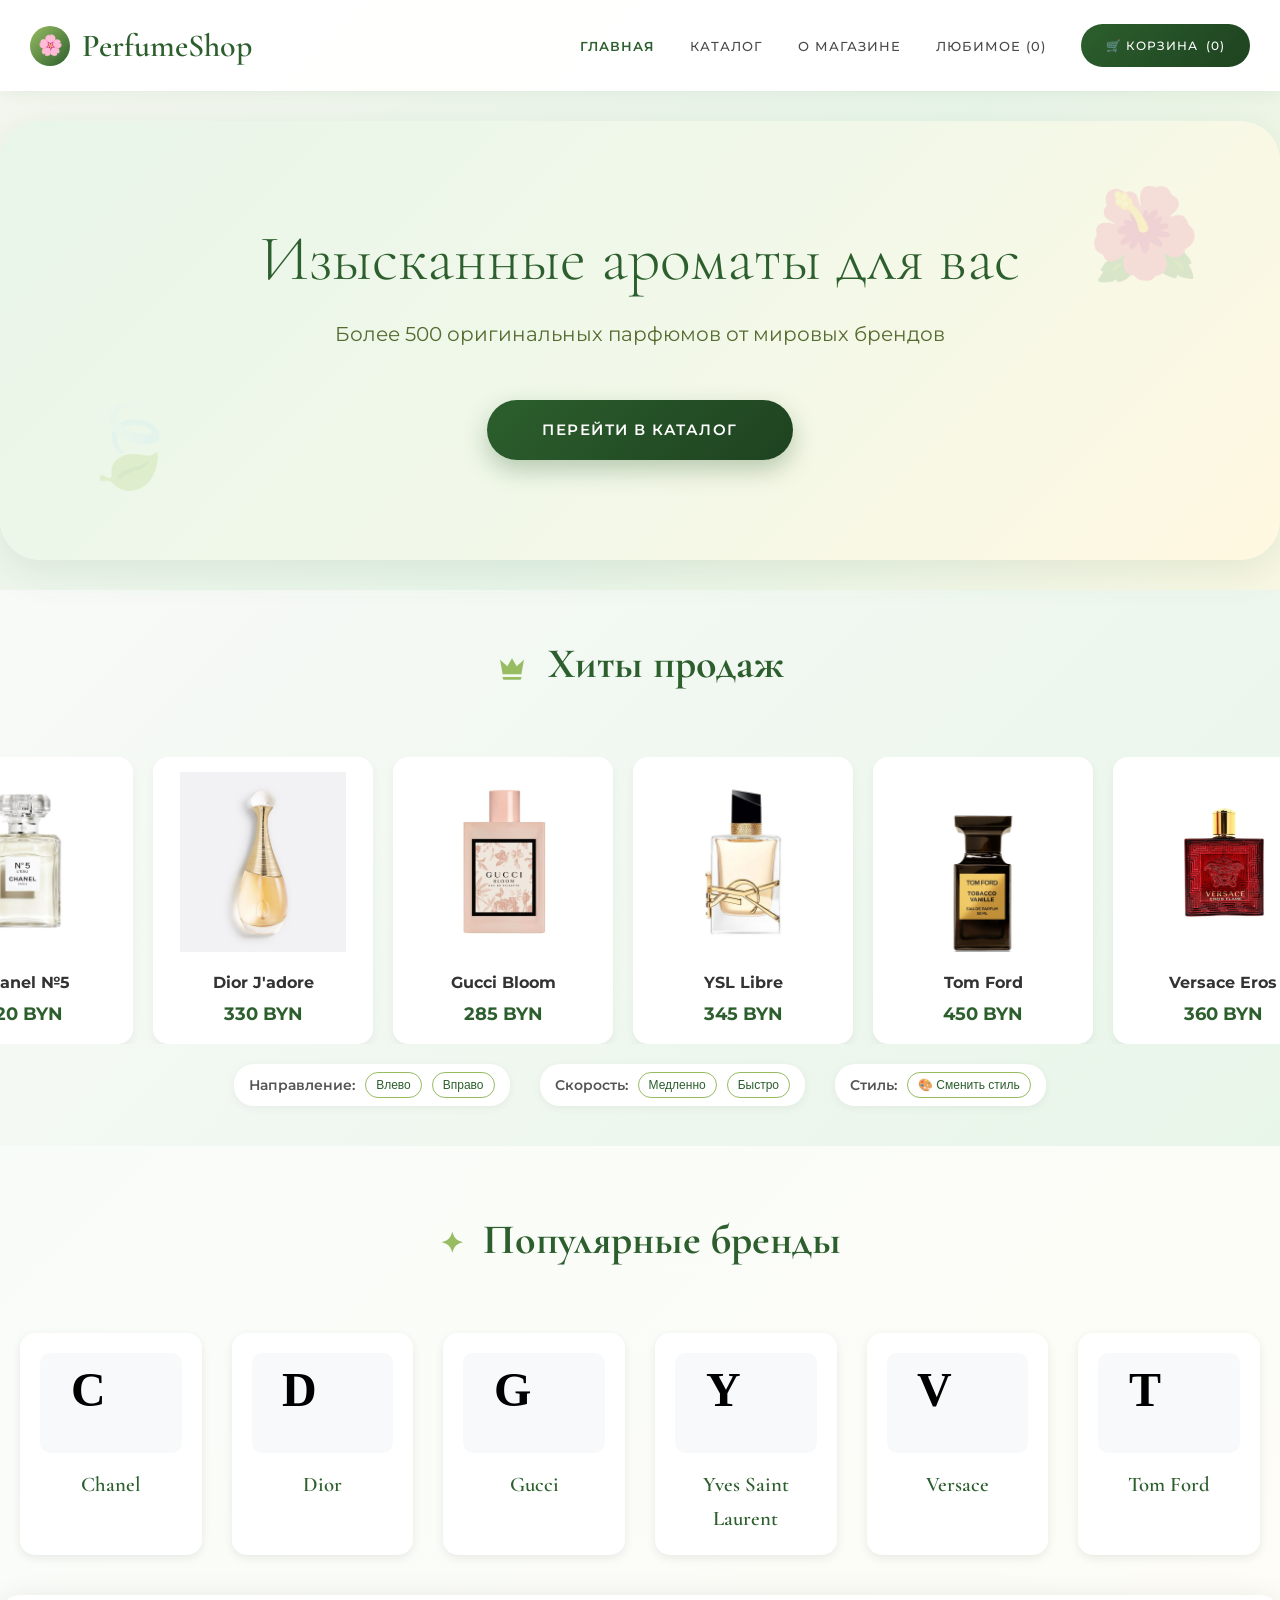
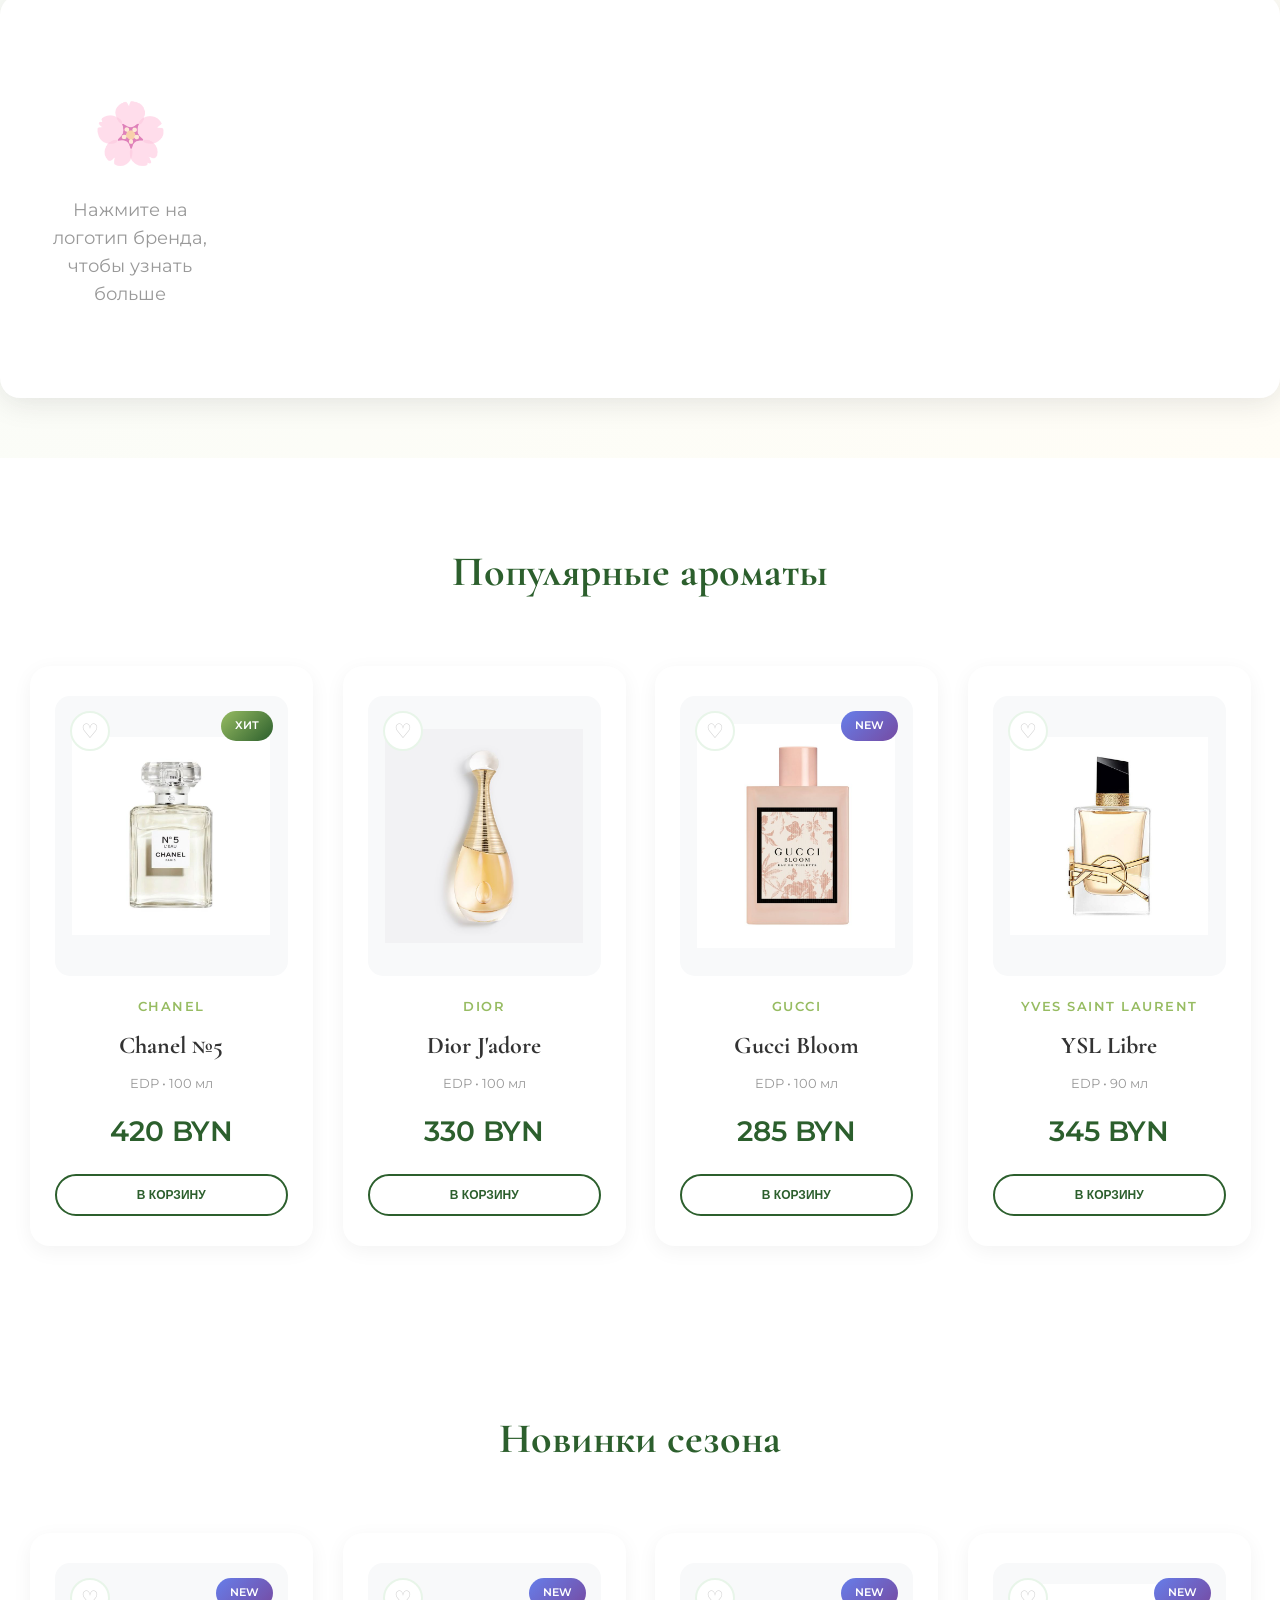
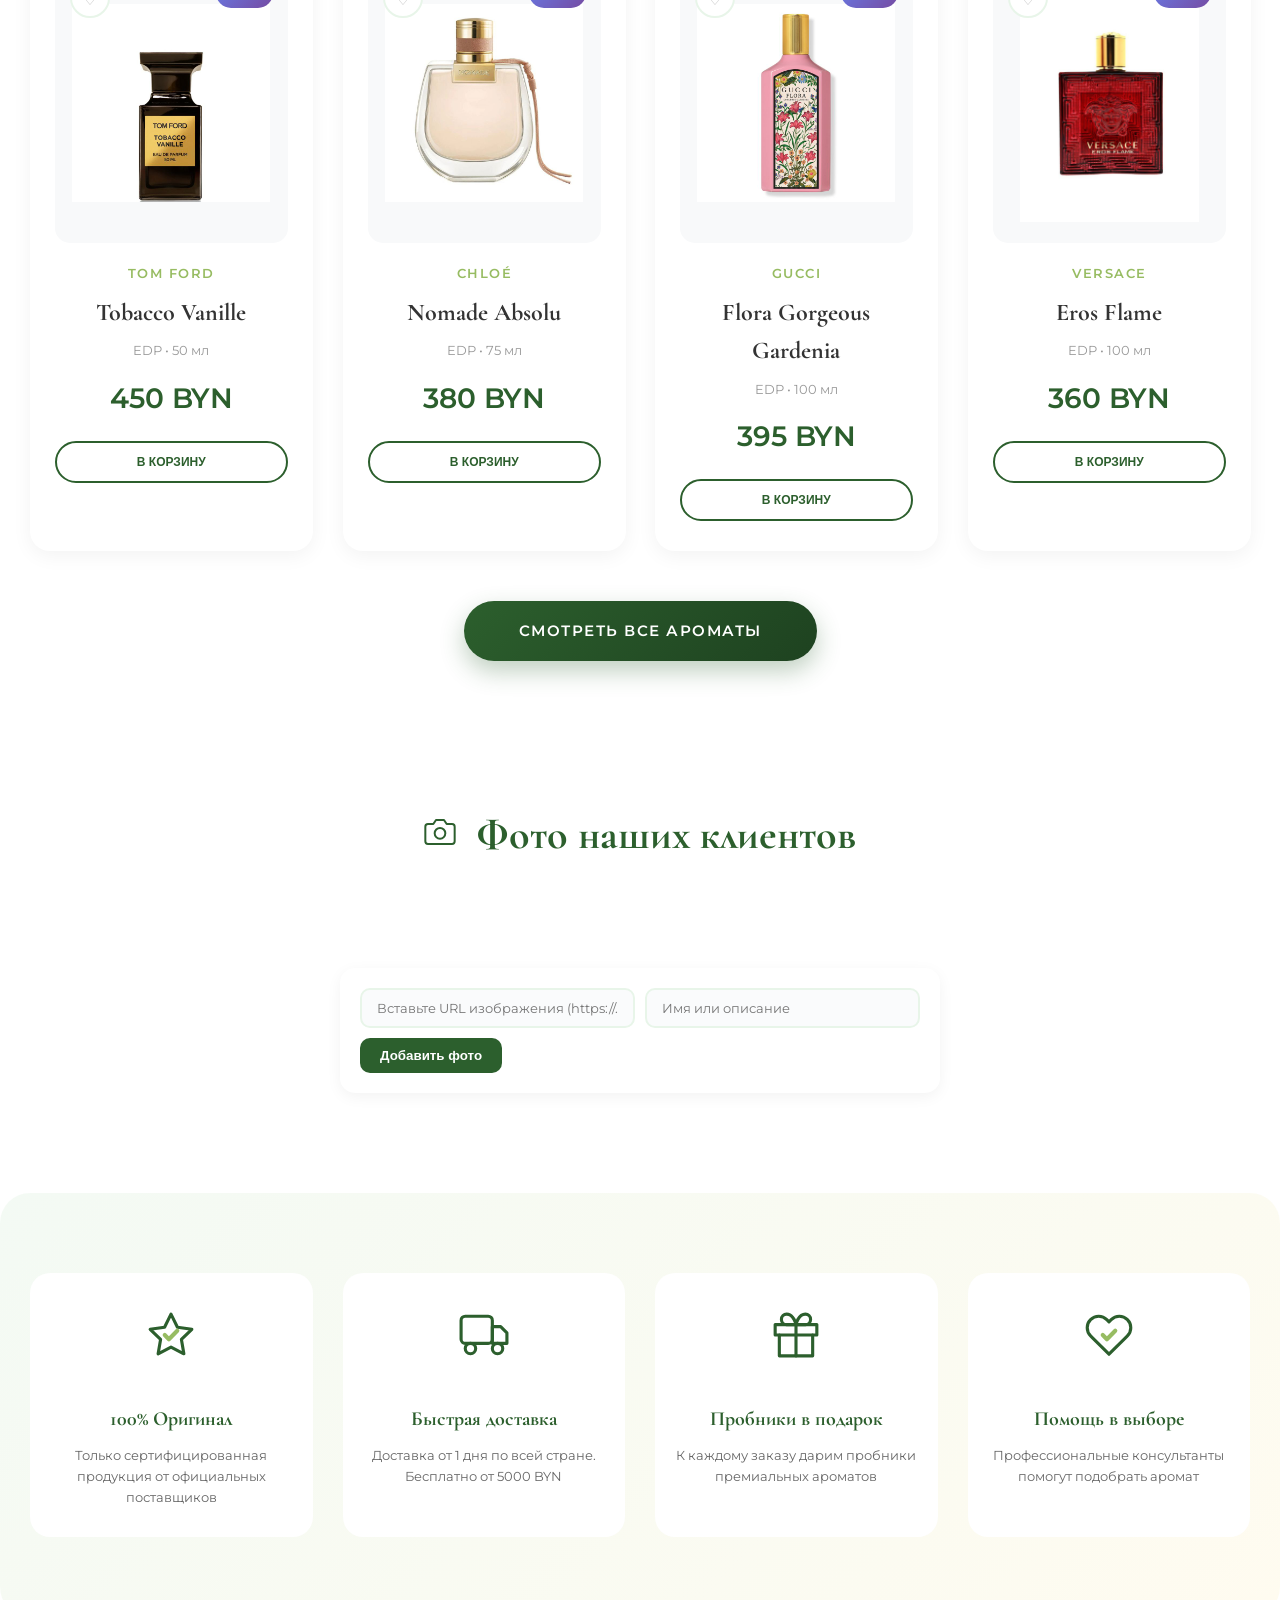
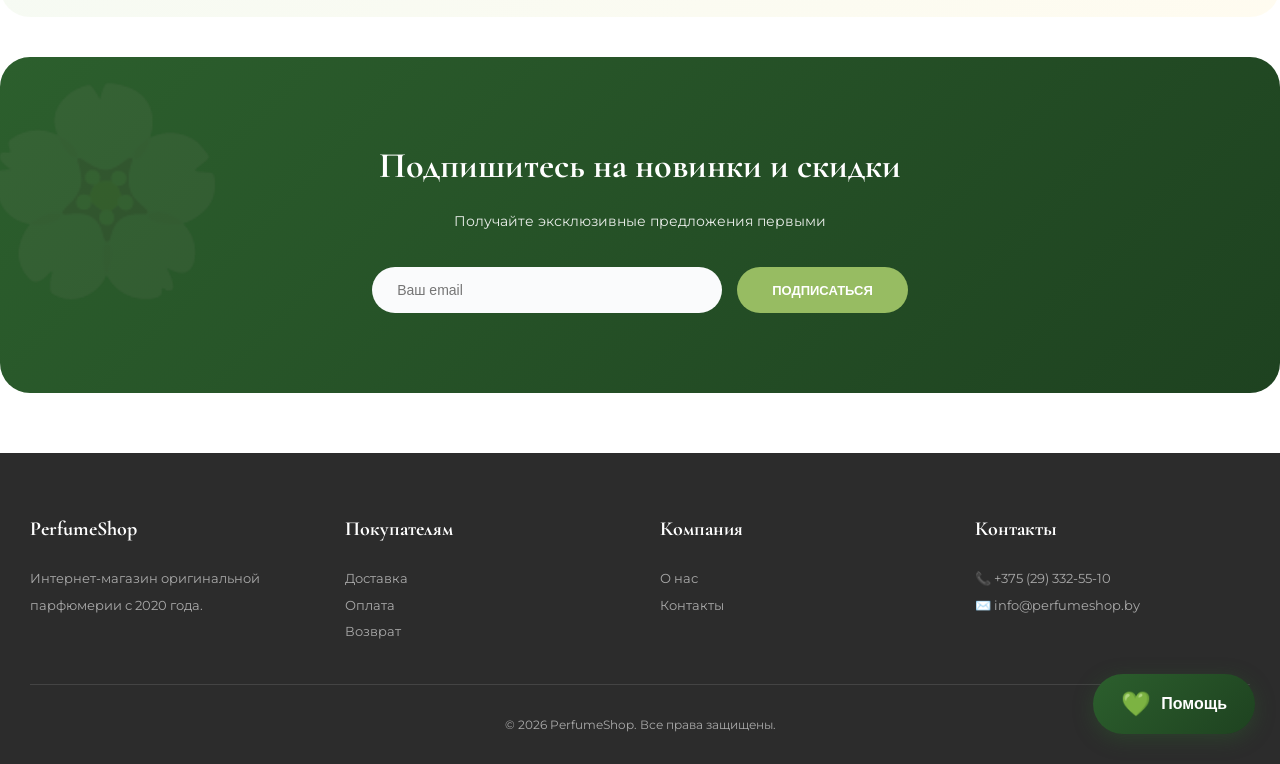
==== commit 23a7beae: "Add files via upload" ====
--- a/index.html
+++ b/index.html
@@ -1663,5 +1663,226 @@
     // Запуск
     initGallery();
 </script>
+<!-- === МОДАЛЬНОЕ ОКНО С ФОРМОЙ (ПР №7) === -->
+<div id="contactModal" class="contact-modal">
+    <div class="modal-content">
+        <button class="modal-close" id="closeModal">✕</button>
+        
+        <div class="modal-header">
+            <h2>💬 Напишите нам</h2>
+            <p>Заполните форму, и мы свяжемся с вами в ближайшее время</p>
+        </div>
+        
+        <form id="contactForm" class="contact-form">
+            <div class="form-group">
+                <label for="modalName">Ваше имя *</label>
+                <input type="text" id="modalName" name="name" placeholder="Иван Иванов">
+                <div class="error-message">Пожалуйста, введите ваше имя</div>
+            </div>
+            
+            <div class="form-group">
+                <label for="modalEmail">Email *</label>
+                <input type="email" id="modalEmail" name="email" placeholder="email@example.com">
+                <div class="error-message">Введите корректный Email</div>
+            </div>
+            
+            <div class="form-group">
+                <label for="modalPhone">Телефон</label>
+                <input type="tel" id="modalPhone" name="phone" placeholder="+375 (__) ___-__-__">
+            </div>
+            
+            <div class="form-group">
+                <label for="modalSubject">Тема обращения *</label>
+                <select id="modalSubject" name="subject">
+                    <option value="">Выберите тему...</option>
+                    <option value="order">Вопрос по заказу</option>
+                    <option value="product">Консультация по аромату</option>
+                    <option value="delivery">Доставка и оплата</option>
+                    <option value="return">Возврат товара</option>
+                    <option value="other">Другое</option>
+                </select>
+                <div class="error-message">Выберите тему обращения</div>
+            </div>
+            
+            <div class="form-group">
+                <label for="modalMessage">Сообщение *</label>
+                <textarea id="modalMessage" name="message" rows="4" placeholder="Ваш вопрос..."></textarea>
+                <div class="error-message">Введите сообщение</div>
+            </div>
+            
+            <button type="submit" class="submit-btn">
+                <span>📩</span> Отправить сообщение
+            </button>
+        </form>
+        
+        <div class="modal-footer">
+            <p>📞 Или позвоните нам: <a href="tel:+375291234567">+375 (29) 123-45-67</a></p>
+            <p>✉️ Email: <a href="mailto:info@perfumeshop.by">info@perfumeshop.by</a></p>
+        </div>
+    </div>
+</div>
+
+<!-- Кнопка открытия -->
+<button class="help-button" id="openModal">
+    <span class="button-icon">💚</span>
+    <span class="button-text">Помощь</span>
+</button>
+<!-- === КОНЕЦ === -->
+<script>
+// === МОДАЛЬНОЕ ОКНО С ФОРМОЙ (ПР №7) ===
+$(document).ready(function() {
+    const $modal = $('#contactModal');
+    
+    // Открытие модального окна с анимацией fade in
+    $('#openModal').on('click', function() {
+        $modal.addClass('active');
+        $('body').css('overflow', 'hidden'); // Блокируем прокрутку
+        
+        // Эффект появления
+        $modal.fadeIn(300);
+    });
+    
+    // Закрытие модального окна
+    function closeModal() {
+        $modal.fadeOut(300, function() {
+            $modal.removeClass('active');
+            $('body').css('overflow', '');
+        });
+    }
+    
+    $('#closeModal').on('click', closeModal);
+    
+    // Закрытие по клику вне окна
+    $modal.on('click', function(e) {
+        if ($(e.target).is($modal)) {
+            closeModal();
+        }
+    });
+    
+    // Закрытие по Escape
+    $(document).on('keydown', function(e) {
+        if (e.key === 'Escape' && $modal.hasClass('active')) {
+            closeModal();
+        }
+    });
+    
+    // Валидация формы
+    $('#contactForm').on('submit', function(e) {
+        e.preventDefault();
+        let isValid = true;
+        
+        // Проверка имени
+        const $name = $('#modalName');
+        if ($name.val().trim().length < 2) {
+            $name.addClass('error');
+            $name.next('.error-message').addClass('show').hide().fadeIn(200);
+            isValid = false;
+        } else {
+            $name.removeClass('error');
+            $name.next('.error-message').removeClass('show').fadeOut(200);
+        }
+        
+        // Проверка email
+        const $email = $('#modalEmail');
+        const emailRegex = /^[^\s@]+@[^\s@]+\.[^\s@]+$/;
+        if (!emailRegex.test($email.val().trim())) {
+            $email.addClass('error');
+            $email.next('.error-message').addClass('show').hide().fadeIn(200);
+            isValid = false;
+        } else {
+            $email.removeClass('error');
+            $email.next('.error-message').removeClass('show').fadeOut(200);
+        }
+        
+        // Проверка темы
+        const $subject = $('#modalSubject');
+        if ($subject.val() === '') {
+            $subject.addClass('error');
+            $subject.next('.error-message').addClass('show').hide().fadeIn(200);
+            isValid = false;
+        } else {
+            $subject.removeClass('error');
+            $subject.next('.error-message').removeClass('show').fadeOut(200);
+        }
+        
+        // Проверка сообщения
+        const $message = $('#modalMessage');
+        if ($message.val().trim().length < 10) {
+            $message.addClass('error');
+            $message.next('.error-message').addClass('show').hide().fadeIn(200);
+            isValid = false;
+        } else {
+            $message.removeClass('error');
+            $message.next('.error-message').removeClass('show').fadeOut(200);
+        }
+        
+        // Если форма невалидна - трясём окно
+        if (!isValid) {
+            $('.modal-content').effect('shake', { distance: 10, times: 3 }, 400);
+            return;
+        }
+        
+        // Успешная отправка
+        const $submitBtn = $(this).find('.submit-btn');
+        const originalText = $submitBtn.html();
+        
+        $submitBtn.html('⏳ Отправка...').prop('disabled', true);
+        
+        // Имитация отправки (здесь должен быть AJAX запрос)
+        setTimeout(function() {
+            // Показываем успешное сообщение
+            $('.contact-form').fadeOut(300, function() {
+                $(this).parent().append(`
+                    <div class="success-message" style="text-align: center; padding: 40px 20px;">
+                        <div style="font-size: 60px; margin-bottom: 20px;">✅</div>
+                        <h3 style="color: #2c5f2d; margin-bottom: 15px; font-family: 'Cormorant Garamond', serif;">Сообщение отправлено!</h3>
+                        <p style="color: #666; margin-bottom: 20px;">Мы получили ваше сообщение и свяжемся с вами в ближайшее время.</p>
+                        <button class="submit-btn" onclick="location.reload()" style="max-width: 250px; margin: 0 auto;">
+                            Отправить ещё
+                        </button>
+                    </div>
+                `);
+            });
+            
+            // Очищаем localStorage если есть
+            localStorage.removeItem('contactFormData');
+        }, 1500);
+    });
+    
+    // Сохранение данных в localStorage при вводе
+    $('#contactForm input, #contactForm select, #contactForm textarea').on('input', function() {
+        const formData = {
+            name: $('#modalName').val(),
+            email: $('#modalEmail').val(),
+            phone: $('#modalPhone').val(),
+            subject: $('#modalSubject').val(),
+            message: $('#modalMessage').val()
+        };
+        localStorage.setItem('contactFormData', JSON.stringify(formData));
+    });
+    
+    // Восстановление данных из localStorage
+    const savedData = localStorage.getItem('contactFormData');
+    if (savedData) {
+        const data = JSON.parse(savedData);
+        $('#modalName').val(data.name || '');
+        $('#modalEmail').val(data.email || '');
+        $('#modalPhone').val(data.phone || '');
+        $('#modalSubject').val(data.subject || '');
+        $('#modalMessage').val(data.message || '');
+    }
+    
+    // Анимация полей при фокусе
+    $('.form-group input, .form-group select, .form-group textarea').on('focus', function() {
+        $(this).closest('.form-group').animate({
+            transform: 'scale(1.02)'
+        }, 200);
+    }).on('blur', function() {
+        $(this).closest('.form-group').animate({
+            transform: 'scale(1)'
+        }, 200);
+    });
+});
+</script>
 </body>
 </html>
--- a/style.css
+++ b/style.css
@@ -1802,50 +1802,287 @@
                 box-shadow var(--transition-speed) ease,
                 border-color var(--transition-speed) ease;
 }
-/* Промокод для корзины */
-.promo-wrapper {
+/* === МОДАЛЬНОЕ ОКНО С ФОРМОЙ === */
+.contact-modal {
+    position: fixed;
+    top: 0;
+    left: 0;
+    width: 100%;
+    height: 100%;
+    background: rgba(0, 0, 0, 0.6);
+    z-index: 9998;
     display: flex;
-    gap: 8px;
-    margin: 15px 0 5px;
-}
-.promo-wrapper input {
-    flex: 1;
-    padding: 10px 12px;
+    align-items: center;
+    justify-content: center;
+    opacity: 0;
+    visibility: hidden;
+    transition: all 0.3s ease;
+    overflow-y: auto;
+    padding: 20px;
+}
+
+.contact-modal.active {
+    opacity: 1;
+    visibility: visible;
+}
+
+.modal-content {
+    background: white;
+    border-radius: 20px;
+    max-width: 550px;
+    width: 100%;
+    max-height: 90vh;
+    overflow-y: auto;
+    position: relative;
+    transform: scale(0.8) translateY(-50px);
+    transition: transform 0.4s cubic-bezier(0.4, 0, 0.2, 1);
+    box-shadow: 0 20px 60px rgba(0, 0, 0, 0.3);
+}
+
+.contact-modal.active .modal-content {
+    transform: scale(1) translateY(0);
+}
+
+.modal-close {
+    position: absolute;
+    top: 15px;
+    right: 15px;
+    background: rgba(0, 0, 0, 0.05);
+    border: none;
+    width: 40px;
+    height: 40px;
+    border-radius: 50%;
+    cursor: pointer;
+    font-size: 20px;
+    color: #666;
+    transition: all 0.3s;
+    z-index: 10;
+}
+
+.modal-close:hover {
+    background: rgba(0, 0, 0, 0.1);
+    transform: rotate(90deg);
+    color: #333;
+}
+
+.modal-header {
+    background: linear-gradient(135deg, #2c5f2d, #1e4220);
+    color: white;
+    padding: 30px;
+    text-align: center;
+}
+
+.modal-header h2 {
+    margin: 0 0 10px;
+    font-family: 'Cormorant Garamond', serif;
+    font-size: 2rem;
+}
+
+.modal-header p {
+    margin: 0;
+    opacity: 0.9;
+    font-size: 0.95rem;
+}
+
+.contact-form {
+    padding: 30px;
+}
+
+.form-group {
+    margin-bottom: 20px;
+    position: relative;
+}
+
+.form-group label {
+    display: block;
+    margin-bottom: 8px;
+    font-weight: 600;
+    color: #4a4a4a;
+    font-size: 0.9rem;
+}
+
+.form-group input,
+.form-group select,
+.form-group textarea {
+    width: 100%;
+    padding: 12px 15px;
     border: 2px solid #e0e0e0;
     border-radius: 10px;
-    font-size: 14px;
-    transition: 0.3s;
-}
-.promo-wrapper input:focus {
+    font-family: 'Montserrat', sans-serif;
+    font-size: 0.95rem;
+    transition: all 0.3s;
+    background: #fafbfc;
+}
+
+.form-group input:focus,
+.form-group select:focus,
+.form-group textarea:focus {
     outline: none;
     border-color: #97bc62;
-}
-.promo-wrapper button {
-    padding: 10px 16px;
-    background: #2c5f2d;
+    background: white;
+    box-shadow: 0 0 0 3px rgba(151, 188, 98, 0.2);
+}
+
+.form-group input.error,
+.form-group select.error,
+.form-group textarea.error {
+    border-color: #e74c3c;
+    background: #fff5f5;
+}
+
+.error-message {
+    color: #e74c3c;
+    font-size: 0.8rem;
+    margin-top: 5px;
+    display: none;
+    font-weight: 500;
+}
+
+.error-message.show {
+    display: block;
+    animation: shake 0.4s ease;
+}
+
+@keyframes shake {
+    0%, 100% { transform: translateX(0); }
+    25% { transform: translateX(-5px); }
+    75% { transform: translateX(5px); }
+}
+
+.submit-btn {
+    width: 100%;
+    padding: 15px;
+    background: linear-gradient(135deg, #2c5f2d, #1e4220);
     color: white;
     border: none;
-    border-radius: 10px;
+    border-radius: 25px;
+    font-size: 1rem;
+    font-weight: 600;
     cursor: pointer;
+    transition: all 0.3s;
+    display: flex;
+    align-items: center;
+    justify-content: center;
+    gap: 10px;
+}
+
+.submit-btn:hover {
+    transform: translateY(-2px);
+    box-shadow: 0 8px 20px rgba(44, 95, 45, 0.3);
+}
+
+.submit-btn:active {
+    transform: translateY(0);
+}
+
+.modal-footer {
+    padding: 20px 30px 30px;
+    background: #f8faf7;
+    text-align: center;
+    border-top: 2px solid #e8f5e9;
+}
+
+.modal-footer p {
+    margin: 8px 0;
+    color: #666;
+    font-size: 0.9rem;
+}
+
+.modal-footer a {
+    color: #2c5f2d;
+    text-decoration: none;
     font-weight: 600;
-    font-size: 13px;
-    transition: 0.3s;
-}
-.promo-wrapper button:hover { background: #1e4220; }
-.promo-wrapper button:disabled { background: #ccc; cursor: not-allowed; }
-.promo-remove {
-    background: #f0f0f0 !important;
-    color: #666 !important;
-    font-size: 18px !important;
-    padding: 8px 12px !important;
-}
-.promo-msg {
-    font-size: 12px;
-    min-height: 18px;
-    margin-bottom: 8px;
-    font-weight: 500;
-}
-.promo-msg.success { color: #2c5f2d; }
-.promo-msg.error { color: #e74c3c; }
-.summary-row { display: flex; justify-content: space-between; padding: 8px 0; }
-.total-row { border-top: 2px solid #2c5f2d; margin-top: 10px; padding-top: 12px; }+    transition: color 0.3s;
+}
+
+.modal-footer a:hover {
+    color: #97bc62;
+}
+
+/* Кнопка открытия */
+.help-button {
+    position: fixed;
+    right: 25px;
+    bottom: 30px;
+    background: linear-gradient(135deg, #2c5f2d, #1e4220);
+    color: white;
+    border: none;
+    padding: 16px 28px;
+    border-radius: 50px;
+    cursor: pointer;
+    font-size: 1rem;
+    font-weight: 600;
+    box-shadow: 0 5px 20px rgba(44, 95, 45, 0.4);
+    z-index: 9997;
+    display: flex;
+    align-items: center;
+    gap: 10px;
+    transition: all 0.3s;
+}
+
+.help-button:hover {
+    transform: translateY(-3px) scale(1.05);
+    box-shadow: 0 8px 25px rgba(44, 95, 45, 0.5);
+}
+
+.button-icon {
+    font-size: 24px;
+    animation: heartBeat 2s infinite;
+}
+
+@keyframes heartBeat {
+    0%, 100% { transform: scale(1); }
+    50% { transform: scale(1.1); }
+}
+
+/* Темная тема */
+[data-theme="dark"] .modal-content {
+    background: #2a2a2a;
+}
+
+[data-theme="dark"] .form-group label {
+    color: #e0e0e0;
+}
+
+[data-theme="dark"] .form-group input,
+[data-theme="dark"] .form-group select,
+[data-theme="dark"] .form-group textarea {
+    background: #333;
+    color: #fff;
+    border-color: #444;
+}
+
+[data-theme="dark"] .modal-footer {
+    background: #222;
+    border-top-color: #333;
+}
+
+[data-theme="dark"] .modal-footer p {
+    color: #aaa;
+}
+
+/* Адаптивность */
+@media (max-width: 600px) {
+    .modal-content {
+        max-width: 100%;
+        margin: 10px;
+    }
+    
+    .contact-form {
+        padding: 20px;
+    }
+    
+    .modal-header {
+        padding: 20px;
+    }
+    
+    .modal-header h2 {
+        font-size: 1.5rem;
+    }
+    
+    .help-button {
+        right: 15px;
+        bottom: 20px;
+        padding: 14px 22px;
+    }
+}
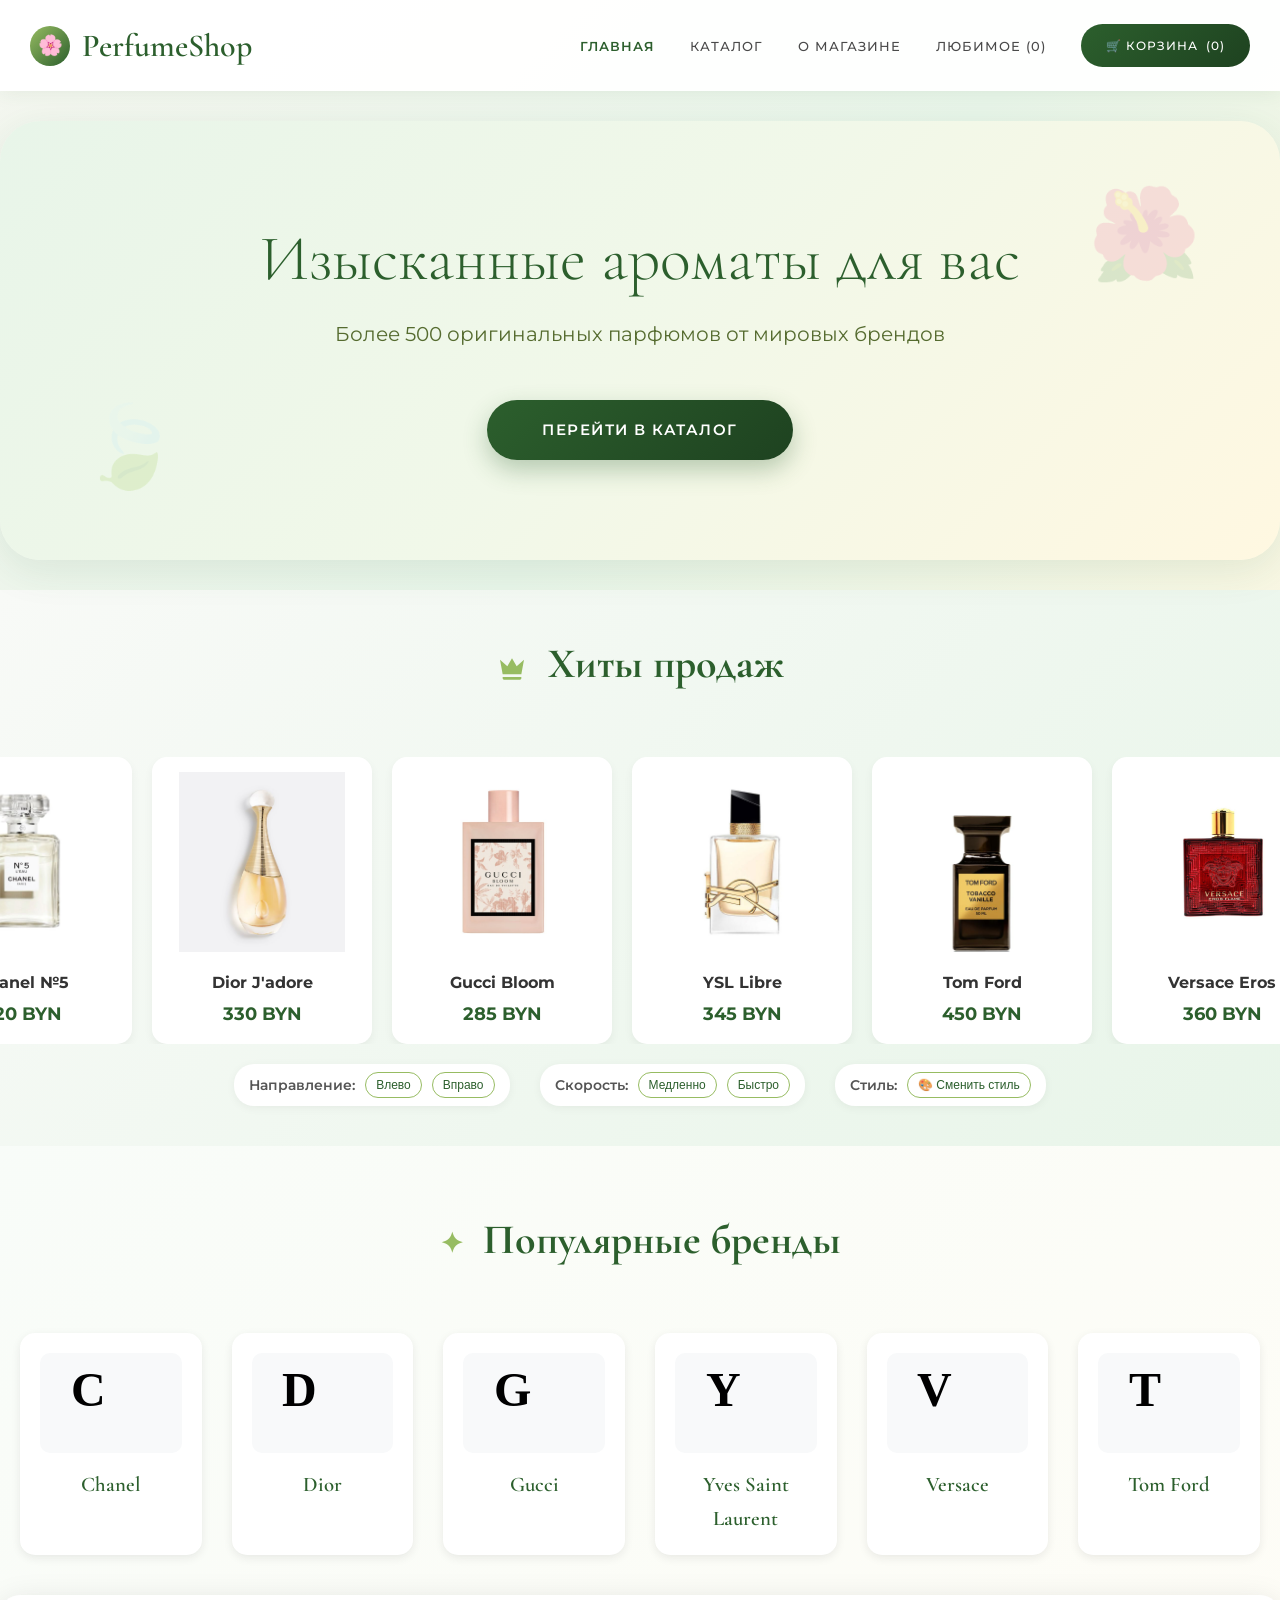
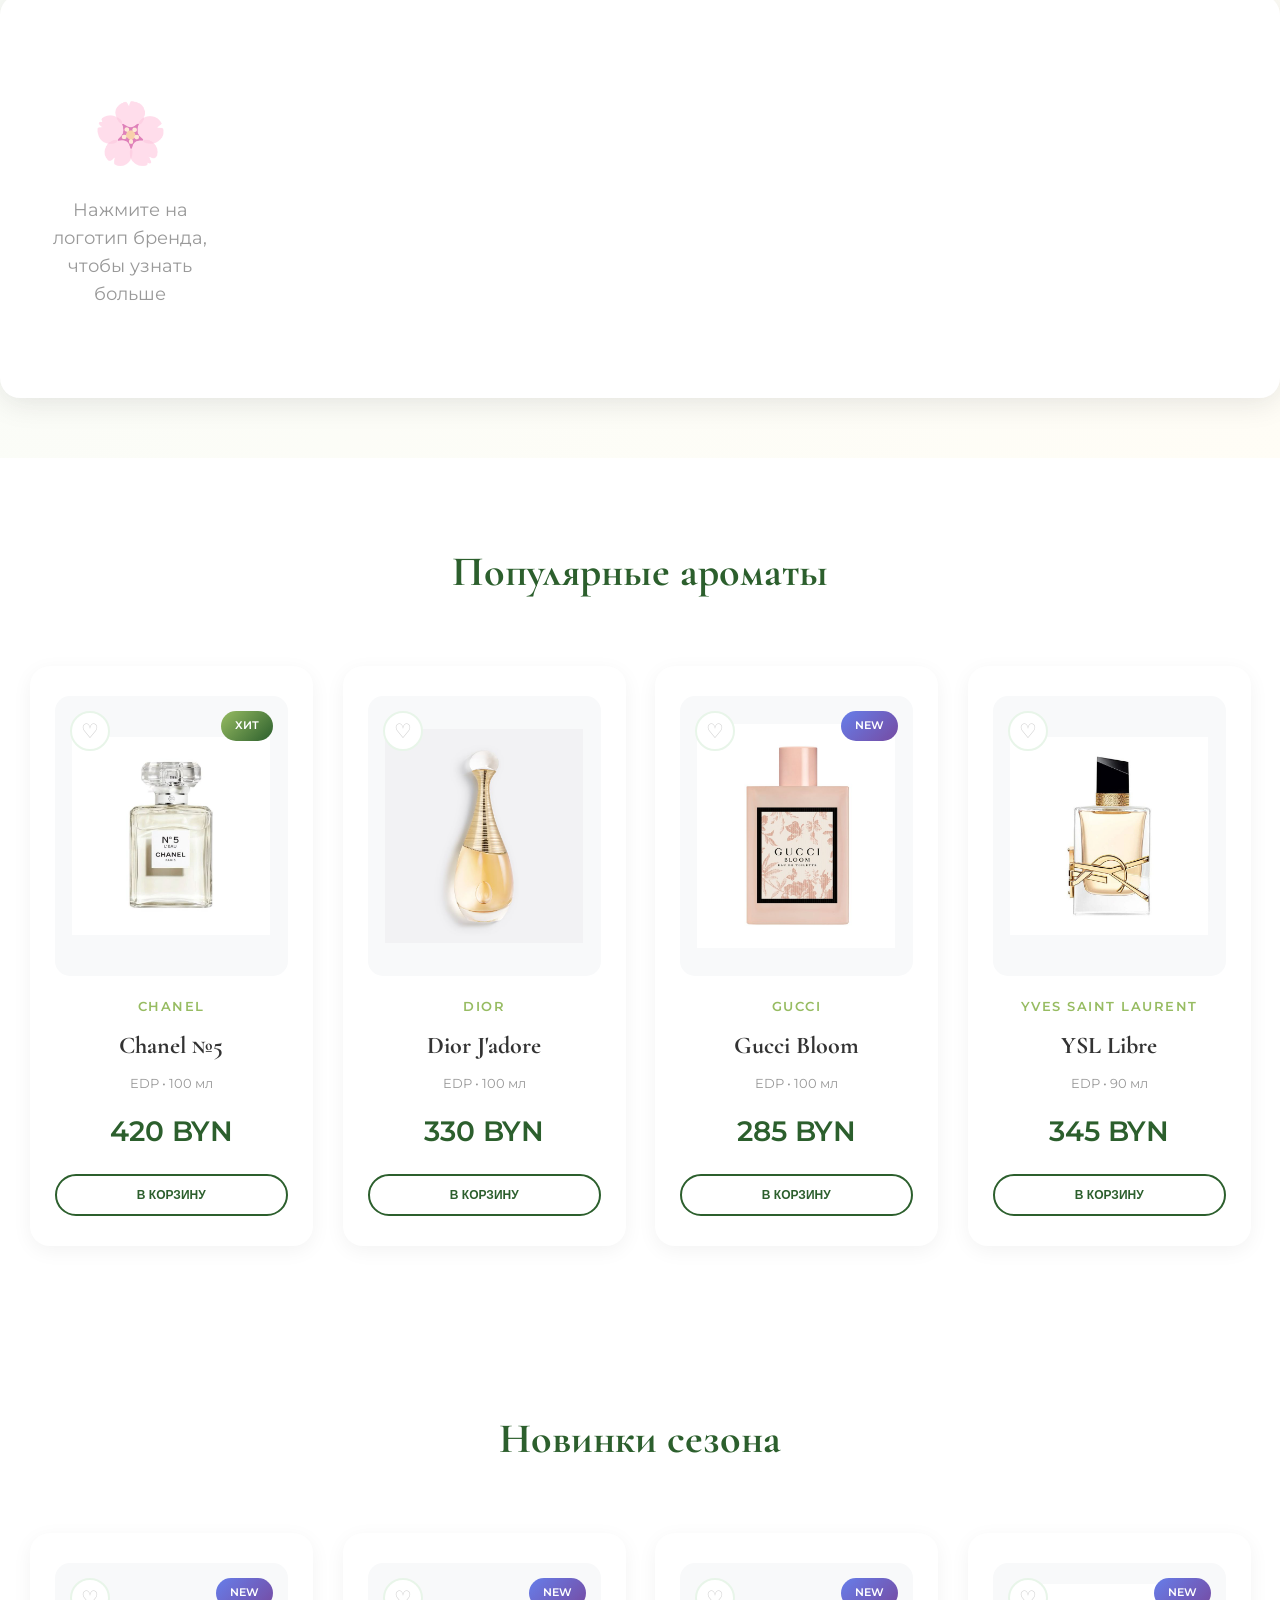
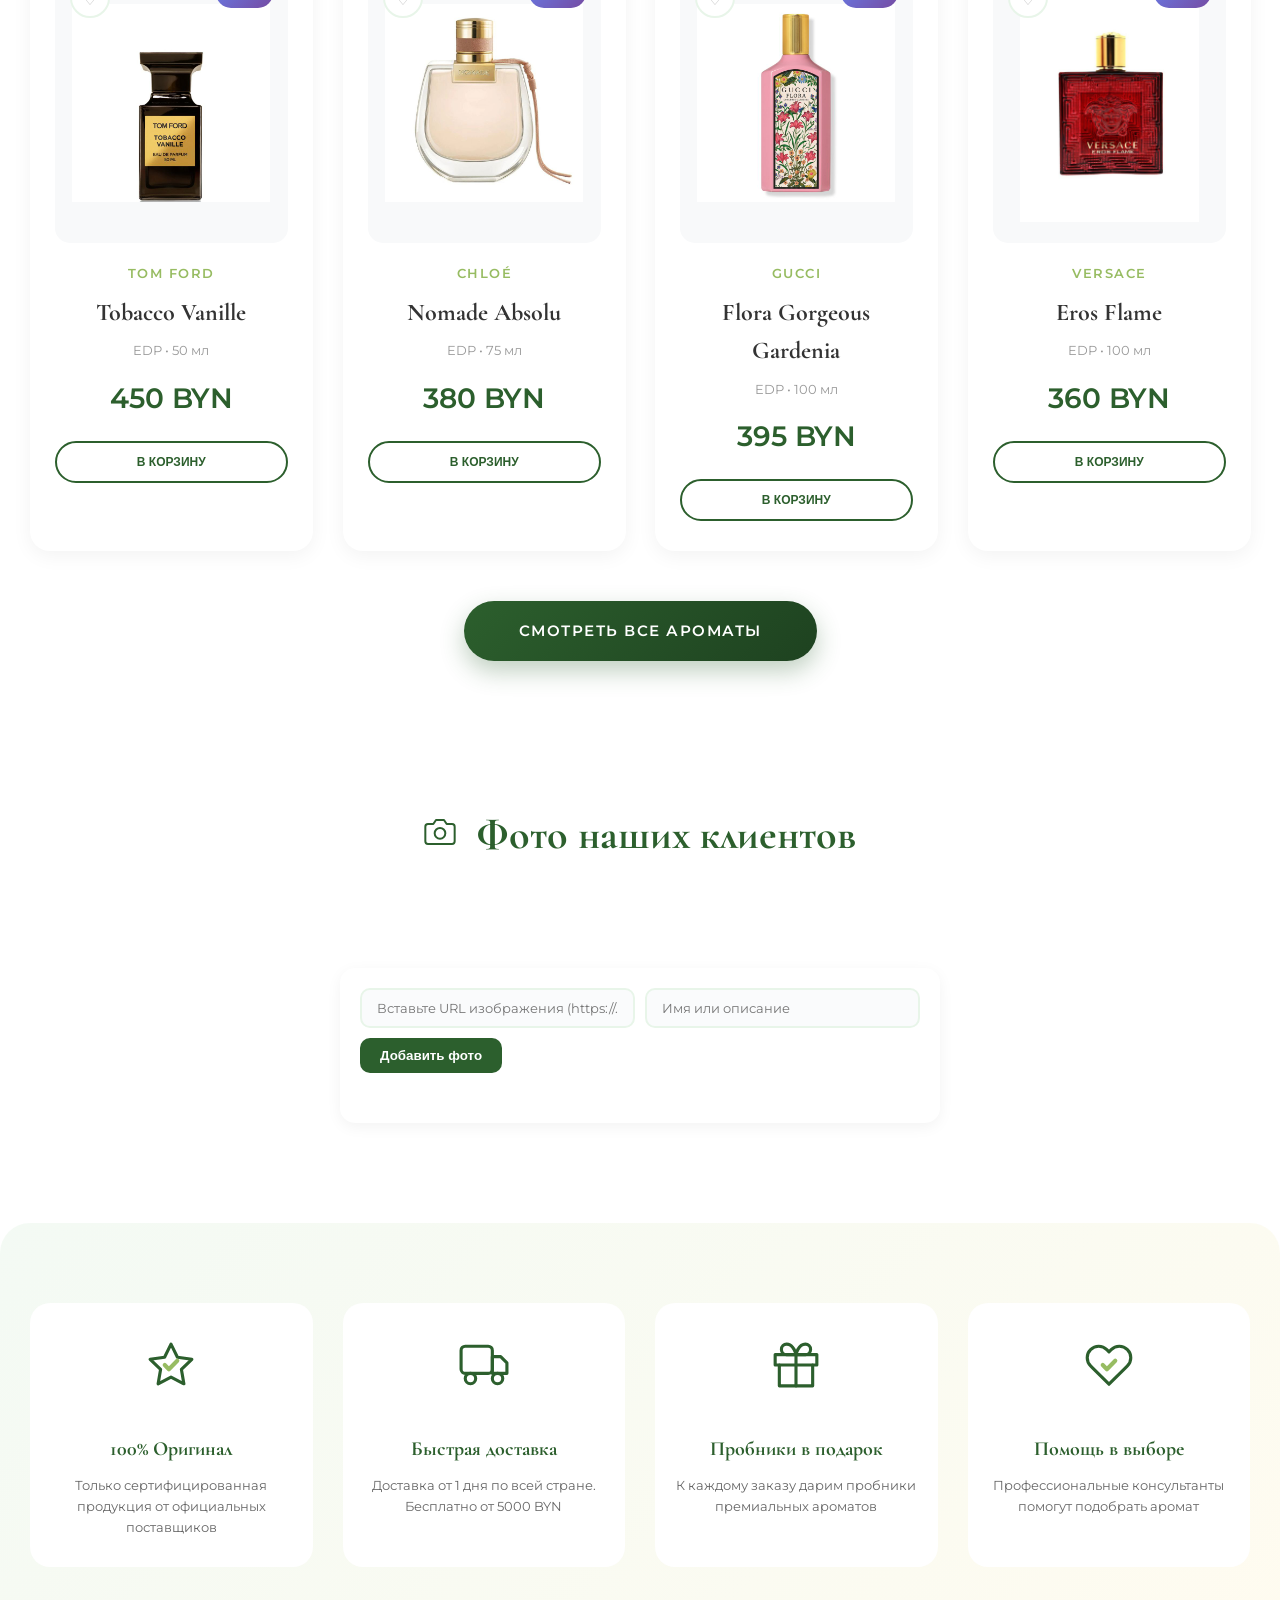
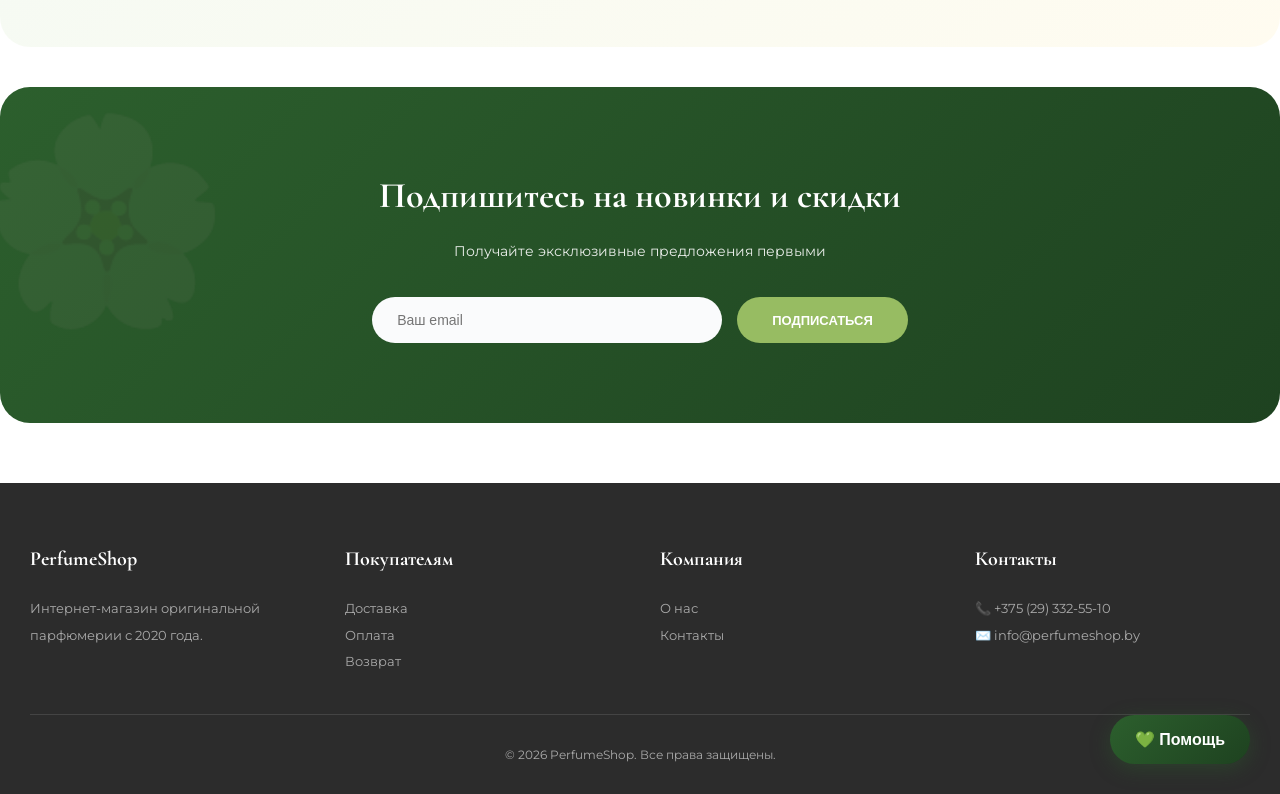
==== commit 12621ff8: "Add files via upload" ====
--- a/index.html
+++ b/index.html
@@ -1,6 +1,9 @@
 	<!DOCTYPE html>
 <html lang="ru">
 <head>
+    <script src="https://code.jquery.com/jquery-3.7.1.min.js"></script>
+<script src="https://code.jquery.com/ui/1.13.2/jquery-ui.min.js"></script>
+<link rel="stylesheet" href="https://code.jquery.com/ui/1.13.2/themes/base/jquery-ui.css">
     <meta charset="UTF-8">
     <meta name="viewport" content="width=device-width, initial-scale=1.0">
     <title>PerfumeShop - Парфюмерный магазин</title>
@@ -1663,111 +1666,73 @@
     // Запуск
     initGallery();
 </script>
-<!-- === МОДАЛЬНОЕ ОКНО С ФОРМОЙ (ПР №7) === -->
-<div id="contactModal" class="contact-modal">
-    <div class="modal-content">
+<script src="https://code.jquery.com/jquery-3.7.1.min.js"></script>
+<!-- Кнопка помощи -->
+<button id="helpButton" class="help-btn">💚 Помощь</button>
+
+<!-- Модальное окно -->
+<div id="helpModal" class="modal-overlay" style="display: none;">
+    <div class="modal-window">
         <button class="modal-close" id="closeModal">✕</button>
-        
         <div class="modal-header">
             <h2>💬 Напишите нам</h2>
-            <p>Заполните форму, и мы свяжемся с вами в ближайшее время</p>
-        </div>
-        
-        <form id="contactForm" class="contact-form">
+            <p>Заполните форму, и мы ответим в течение 15 минут</p>
+        </div>
+        <form id="helpForm">
             <div class="form-group">
                 <label for="modalName">Ваше имя *</label>
-                <input type="text" id="modalName" name="name" placeholder="Иван Иванов">
-                <div class="error-message">Пожалуйста, введите ваше имя</div>
-            </div>
-            
+                <input type="text" id="modalName" placeholder="Иван Иванов">
+                <div class="error-msg">Введите имя</div>
+            </div>
             <div class="form-group">
                 <label for="modalEmail">Email *</label>
-                <input type="email" id="modalEmail" name="email" placeholder="email@example.com">
-                <div class="error-message">Введите корректный Email</div>
-            </div>
-            
-            <div class="form-group">
-                <label for="modalPhone">Телефон</label>
-                <input type="tel" id="modalPhone" name="phone" placeholder="+375 (__) ___-__-__">
-            </div>
-            
-            <div class="form-group">
-                <label for="modalSubject">Тема обращения *</label>
-                <select id="modalSubject" name="subject">
-                    <option value="">Выберите тему...</option>
-                    <option value="order">Вопрос по заказу</option>
-                    <option value="product">Консультация по аромату</option>
-                    <option value="delivery">Доставка и оплата</option>
-                    <option value="return">Возврат товара</option>
-                    <option value="other">Другое</option>
-                </select>
-                <div class="error-message">Выберите тему обращения</div>
-            </div>
-            
+                <input type="email" id="modalEmail" placeholder="email@example.com">
+                <div class="error-msg">Введите корректный Email</div>
+            </div>
             <div class="form-group">
                 <label for="modalMessage">Сообщение *</label>
-                <textarea id="modalMessage" name="message" rows="4" placeholder="Ваш вопрос..."></textarea>
-                <div class="error-message">Введите сообщение</div>
-            </div>
-            
-            <button type="submit" class="submit-btn">
-                <span>📩</span> Отправить сообщение
-            </button>
+                <textarea id="modalMessage" rows="4" placeholder="Ваш вопрос..."></textarea>
+                <div class="error-msg">Введите сообщение</div>
+            </div>
+            <button type="submit" class="submit-btn">📩 Отправить сообщение</button>
         </form>
-        
-        <div class="modal-footer">
-            <p>📞 Или позвоните нам: <a href="tel:+375291234567">+375 (29) 123-45-67</a></p>
-            <p>✉️ Email: <a href="mailto:info@perfumeshop.by">info@perfumeshop.by</a></p>
-        </div>
     </div>
 </div>
-
-<!-- Кнопка открытия -->
-<button class="help-button" id="openModal">
-    <span class="button-icon">💚</span>
-    <span class="button-text">Помощь</span>
-</button>
-<!-- === КОНЕЦ === -->
 <script>
-// === МОДАЛЬНОЕ ОКНО С ФОРМОЙ (ПР №7) ===
+// === МОДАЛЬНОЕ ОКНО С jQuery (ПР №7 Задание 1) ===
 $(document).ready(function() {
-    const $modal = $('#contactModal');
     
-    // Открытие модального окна с анимацией fade in
-    $('#openModal').on('click', function() {
-        $modal.addClass('active');
+    // Открытие окна (метод fadeIn)
+    $('#helpButton').on('click', function() {
+        $('#helpModal').fadeIn(300);
         $('body').css('overflow', 'hidden'); // Блокируем прокрутку
-        
-        // Эффект появления
-        $modal.fadeIn(300);
     });
     
-    // Закрытие модального окна
+    // Закрытие окна (метод fadeOut)
     function closeModal() {
-        $modal.fadeOut(300, function() {
-            $modal.removeClass('active');
-            $('body').css('overflow', '');
+        $('#helpModal').fadeOut(300, function() {
+            $('body').css('overflow', ''); // Возвращаем прокрутку
         });
     }
     
     $('#closeModal').on('click', closeModal);
     
-    // Закрытие по клику вне окна
-    $modal.on('click', function(e) {
-        if ($(e.target).is($modal)) {
+    // Закрытие по клику на затемнение
+    $('#helpModal').on('click', function(e) {
+        if ($(e.target).is('#helpModal')) {
             closeModal();
         }
     });
     
-    // Закрытие по Escape
+    // Закрытие по клавише Escape
     $(document).on('keydown', function(e) {
-        if (e.key === 'Escape' && $modal.hasClass('active')) {
+        if (e.key === 'Escape' && $('#helpModal').is(':visible')) {
             closeModal();
         }
     });
     
-    // Валидация формы
-    $('#contactForm').on('submit', function(e) {
+    // Валидация формы с анимацией
+    $('#helpForm').on('submit', function(e) {
         e.preventDefault();
         let isValid = true;
         
@@ -1775,11 +1740,11 @@
         const $name = $('#modalName');
         if ($name.val().trim().length < 2) {
             $name.addClass('error');
-            $name.next('.error-message').addClass('show').hide().fadeIn(200);
+            $name.next('.error-msg').addClass('show').hide().fadeIn(200);
             isValid = false;
         } else {
             $name.removeClass('error');
-            $name.next('.error-message').removeClass('show').fadeOut(200);
+            $name.next('.error-msg').removeClass('show').fadeOut(200);
         }
         
         // Проверка email
@@ -1787,99 +1752,64 @@
         const emailRegex = /^[^\s@]+@[^\s@]+\.[^\s@]+$/;
         if (!emailRegex.test($email.val().trim())) {
             $email.addClass('error');
-            $email.next('.error-message').addClass('show').hide().fadeIn(200);
+            $email.next('.error-msg').addClass('show').hide().fadeIn(200);
             isValid = false;
         } else {
             $email.removeClass('error');
-            $email.next('.error-message').removeClass('show').fadeOut(200);
-        }
-        
-        // Проверка темы
-        const $subject = $('#modalSubject');
-        if ($subject.val() === '') {
-            $subject.addClass('error');
-            $subject.next('.error-message').addClass('show').hide().fadeIn(200);
-            isValid = false;
-        } else {
-            $subject.removeClass('error');
-            $subject.next('.error-message').removeClass('show').fadeOut(200);
+            $email.next('.error-msg').removeClass('show').fadeOut(200);
         }
         
         // Проверка сообщения
         const $message = $('#modalMessage');
         if ($message.val().trim().length < 10) {
             $message.addClass('error');
-            $message.next('.error-message').addClass('show').hide().fadeIn(200);
+            $message.next('.error-msg').addClass('show').hide().fadeIn(200);
             isValid = false;
         } else {
             $message.removeClass('error');
-            $message.next('.error-message').removeClass('show').fadeOut(200);
-        }
-        
-        // Если форма невалидна - трясём окно
+            $message.next('.error-msg').removeClass('show').fadeOut(200);
+        }
+        
+        // Если ошибка - трясём окно (эффект shake из jQuery UI)
         if (!isValid) {
-            $('.modal-content').effect('shake', { distance: 10, times: 3 }, 400);
+            $('.modal-window').effect('shake', { distance: 10, times: 3 }, 400);
             return;
         }
         
         // Успешная отправка
-        const $submitBtn = $(this).find('.submit-btn');
-        const originalText = $submitBtn.html();
-        
-        $submitBtn.html('⏳ Отправка...').prop('disabled', true);
-        
-        // Имитация отправки (здесь должен быть AJAX запрос)
+        const $btn = $(this).find('.submit-btn');
+        const originalText = $btn.html();
+        $btn.html('⏳ Отправка...').prop('disabled', true);
+        
+        // Имитация отправки
         setTimeout(function() {
-            // Показываем успешное сообщение
-            $('.contact-form').fadeOut(300, function() {
-                $(this).parent().append(`
+            $('#helpForm').fadeOut(300, function() {
+                $(this).after(`
                     <div class="success-message" style="text-align: center; padding: 40px 20px;">
                         <div style="font-size: 60px; margin-bottom: 20px;">✅</div>
-                        <h3 style="color: #2c5f2d; margin-bottom: 15px; font-family: 'Cormorant Garamond', serif;">Сообщение отправлено!</h3>
-                        <p style="color: #666; margin-bottom: 20px;">Мы получили ваше сообщение и свяжемся с вами в ближайшее время.</p>
-                        <button class="submit-btn" onclick="location.reload()" style="max-width: 250px; margin: 0 auto;">
-                            Отправить ещё
-                        </button>
+                        <h3 style="color: #2c5f2d; margin-bottom: 15px;">Сообщение отправлено!</h3>
+                        <p style="color: #666; margin-bottom: 20px;">Мы ответим вам в ближайшее время.</p>
+                        <button class="submit-btn" id="newMessageBtn">Отправить ещё</button>
                     </div>
                 `);
             });
             
-            // Очищаем localStorage если есть
-            localStorage.removeItem('contactFormData');
+            $('#newMessageBtn').on('click', function() {
+                $('#helpForm')[0].reset();
+                $('.success-message').fadeOut(300, function() {
+                    $(this).remove();
+                    $('#helpForm').fadeIn(300);
+                });
+            });
         }, 1500);
     });
     
-    // Сохранение данных в localStorage при вводе
-    $('#contactForm input, #contactForm select, #contactForm textarea').on('input', function() {
-        const formData = {
-            name: $('#modalName').val(),
-            email: $('#modalEmail').val(),
-            phone: $('#modalPhone').val(),
-            subject: $('#modalSubject').val(),
-            message: $('#modalMessage').val()
-        };
-        localStorage.setItem('contactFormData', JSON.stringify(formData));
-    });
-    
-    // Восстановление данных из localStorage
-    const savedData = localStorage.getItem('contactFormData');
-    if (savedData) {
-        const data = JSON.parse(savedData);
-        $('#modalName').val(data.name || '');
-        $('#modalEmail').val(data.email || '');
-        $('#modalPhone').val(data.phone || '');
-        $('#modalSubject').val(data.subject || '');
-        $('#modalMessage').val(data.message || '');
-    }
-    
-    // Анимация полей при фокусе
-    $('.form-group input, .form-group select, .form-group textarea').on('focus', function() {
+    // Анимация полей при фокусе (метод animate)
+    $('.form-group input, .form-group textarea').on('focus', function() {
         $(this).closest('.form-group').animate({
-            transform: 'scale(1.02)'
-        }, 200);
-    }).on('blur', function() {
-        $(this).closest('.form-group').animate({
-            transform: 'scale(1)'
+            opacity: 0.8
+        }, 200).animate({
+            opacity: 1
         }, 200);
     });
 });
--- a/style.css
+++ b/style.css
@@ -1802,8 +1802,31 @@
                 box-shadow var(--transition-speed) ease,
                 border-color var(--transition-speed) ease;
 }
-/* === МОДАЛЬНОЕ ОКНО С ФОРМОЙ === */
-.contact-modal {
+/* Кнопка помощи */
+.help-btn {
+    position: fixed;
+    bottom: 30px;
+    right: 30px;
+    background: linear-gradient(135deg, #2c5f2d, #1e4220);
+    color: white;
+    border: none;
+    padding: 15px 25px;
+    border-radius: 50px;
+    font-size: 16px;
+    font-weight: 600;
+    cursor: pointer;
+    z-index: 9997;
+    box-shadow: 0 5px 20px rgba(44, 95, 45, 0.4);
+    transition: all 0.3s;
+}
+
+.help-btn:hover {
+    transform: translateY(-3px) scale(1.05);
+    box-shadow: 0 8px 25px rgba(44, 95, 45, 0.5);
+}
+
+/* Затемнение фона */
+.modal-overlay {
     position: fixed;
     top: 0;
     left: 0;
@@ -1811,36 +1834,21 @@
     height: 100%;
     background: rgba(0, 0, 0, 0.6);
     z-index: 9998;
-    display: flex;
+    display: none;
     align-items: center;
     justify-content: center;
-    opacity: 0;
-    visibility: hidden;
-    transition: all 0.3s ease;
-    overflow-y: auto;
-    padding: 20px;
-}
-
-.contact-modal.active {
-    opacity: 1;
-    visibility: visible;
-}
-
-.modal-content {
+}
+
+/* Окно */
+.modal-window {
     background: white;
     border-radius: 20px;
-    max-width: 550px;
-    width: 100%;
+    max-width: 500px;
+    width: 90%;
     max-height: 90vh;
     overflow-y: auto;
     position: relative;
-    transform: scale(0.8) translateY(-50px);
-    transition: transform 0.4s cubic-bezier(0.4, 0, 0.2, 1);
     box-shadow: 0 20px 60px rgba(0, 0, 0, 0.3);
-}
-
-.contact-modal.active .modal-content {
-    transform: scale(1) translateY(0);
 }
 
 .modal-close {
@@ -1849,11 +1857,11 @@
     right: 15px;
     background: rgba(0, 0, 0, 0.05);
     border: none;
-    width: 40px;
-    height: 40px;
+    width: 35px;
+    height: 35px;
     border-radius: 50%;
     cursor: pointer;
-    font-size: 20px;
+    font-size: 18px;
     color: #666;
     transition: all 0.3s;
     z-index: 10;
@@ -1862,75 +1870,70 @@
 .modal-close:hover {
     background: rgba(0, 0, 0, 0.1);
     transform: rotate(90deg);
-    color: #333;
 }
 
 .modal-header {
     background: linear-gradient(135deg, #2c5f2d, #1e4220);
     color: white;
-    padding: 30px;
+    padding: 25px;
     text-align: center;
 }
 
 .modal-header h2 {
-    margin: 0 0 10px;
+    margin: 0 0 8px;
     font-family: 'Cormorant Garamond', serif;
-    font-size: 2rem;
+    font-size: 1.8rem;
 }
 
 .modal-header p {
     margin: 0;
     opacity: 0.9;
-    font-size: 0.95rem;
-}
-
-.contact-form {
-    padding: 30px;
+    font-size: 0.9rem;
+}
+
+#helpForm {
+    padding: 25px;
 }
 
 .form-group {
-    margin-bottom: 20px;
+    margin-bottom: 18px;
     position: relative;
 }
 
 .form-group label {
     display: block;
-    margin-bottom: 8px;
+    margin-bottom: 6px;
     font-weight: 600;
     color: #4a4a4a;
     font-size: 0.9rem;
 }
 
 .form-group input,
-.form-group select,
 .form-group textarea {
     width: 100%;
-    padding: 12px 15px;
+    padding: 12px;
     border: 2px solid #e0e0e0;
     border-radius: 10px;
     font-family: 'Montserrat', sans-serif;
     font-size: 0.95rem;
     transition: all 0.3s;
-    background: #fafbfc;
+    box-sizing: border-box;
 }
 
 .form-group input:focus,
-.form-group select:focus,
 .form-group textarea:focus {
     outline: none;
     border-color: #97bc62;
-    background: white;
     box-shadow: 0 0 0 3px rgba(151, 188, 98, 0.2);
 }
 
 .form-group input.error,
-.form-group select.error,
 .form-group textarea.error {
     border-color: #e74c3c;
     background: #fff5f5;
 }
 
-.error-message {
+.error-msg {
     color: #e74c3c;
     font-size: 0.8rem;
     margin-top: 5px;
@@ -1938,20 +1941,13 @@
     font-weight: 500;
 }
 
-.error-message.show {
+.error-msg.show {
     display: block;
-    animation: shake 0.4s ease;
-}
-
-@keyframes shake {
-    0%, 100% { transform: translateX(0); }
-    25% { transform: translateX(-5px); }
-    75% { transform: translateX(5px); }
 }
 
 .submit-btn {
     width: 100%;
-    padding: 15px;
+    padding: 14px;
     background: linear-gradient(135deg, #2c5f2d, #1e4220);
     color: white;
     border: none;
@@ -1960,129 +1956,9 @@
     font-weight: 600;
     cursor: pointer;
     transition: all 0.3s;
-    display: flex;
-    align-items: center;
-    justify-content: center;
-    gap: 10px;
 }
 
 .submit-btn:hover {
     transform: translateY(-2px);
     box-shadow: 0 8px 20px rgba(44, 95, 45, 0.3);
-}
-
-.submit-btn:active {
-    transform: translateY(0);
-}
-
-.modal-footer {
-    padding: 20px 30px 30px;
-    background: #f8faf7;
-    text-align: center;
-    border-top: 2px solid #e8f5e9;
-}
-
-.modal-footer p {
-    margin: 8px 0;
-    color: #666;
-    font-size: 0.9rem;
-}
-
-.modal-footer a {
-    color: #2c5f2d;
-    text-decoration: none;
-    font-weight: 600;
-    transition: color 0.3s;
-}
-
-.modal-footer a:hover {
-    color: #97bc62;
-}
-
-/* Кнопка открытия */
-.help-button {
-    position: fixed;
-    right: 25px;
-    bottom: 30px;
-    background: linear-gradient(135deg, #2c5f2d, #1e4220);
-    color: white;
-    border: none;
-    padding: 16px 28px;
-    border-radius: 50px;
-    cursor: pointer;
-    font-size: 1rem;
-    font-weight: 600;
-    box-shadow: 0 5px 20px rgba(44, 95, 45, 0.4);
-    z-index: 9997;
-    display: flex;
-    align-items: center;
-    gap: 10px;
-    transition: all 0.3s;
-}
-
-.help-button:hover {
-    transform: translateY(-3px) scale(1.05);
-    box-shadow: 0 8px 25px rgba(44, 95, 45, 0.5);
-}
-
-.button-icon {
-    font-size: 24px;
-    animation: heartBeat 2s infinite;
-}
-
-@keyframes heartBeat {
-    0%, 100% { transform: scale(1); }
-    50% { transform: scale(1.1); }
-}
-
-/* Темная тема */
-[data-theme="dark"] .modal-content {
-    background: #2a2a2a;
-}
-
-[data-theme="dark"] .form-group label {
-    color: #e0e0e0;
-}
-
-[data-theme="dark"] .form-group input,
-[data-theme="dark"] .form-group select,
-[data-theme="dark"] .form-group textarea {
-    background: #333;
-    color: #fff;
-    border-color: #444;
-}
-
-[data-theme="dark"] .modal-footer {
-    background: #222;
-    border-top-color: #333;
-}
-
-[data-theme="dark"] .modal-footer p {
-    color: #aaa;
-}
-
-/* Адаптивность */
-@media (max-width: 600px) {
-    .modal-content {
-        max-width: 100%;
-        margin: 10px;
-    }
-    
-    .contact-form {
-        padding: 20px;
-    }
-    
-    .modal-header {
-        padding: 20px;
-    }
-    
-    .modal-header h2 {
-        font-size: 1.5rem;
-    }
-    
-    .help-button {
-        right: 15px;
-        bottom: 20px;
-        padding: 14px 22px;
-    }
 }
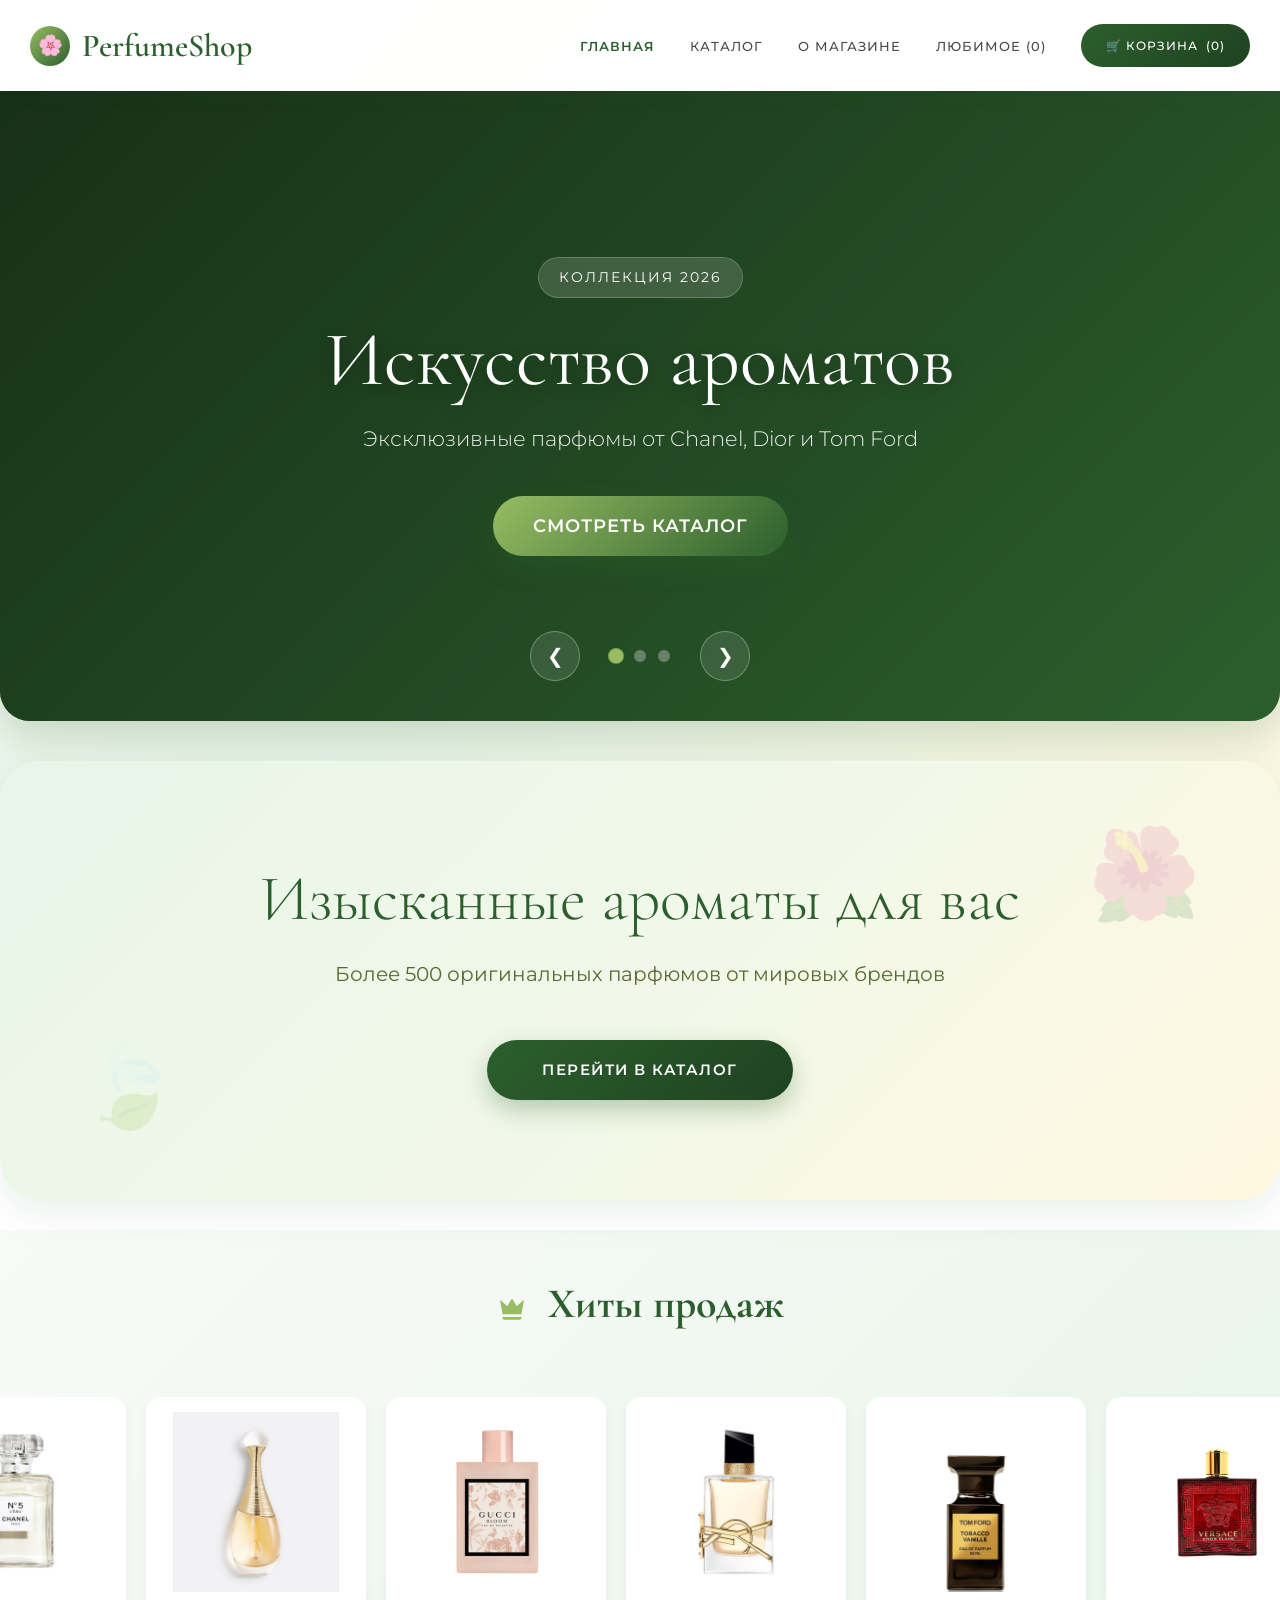
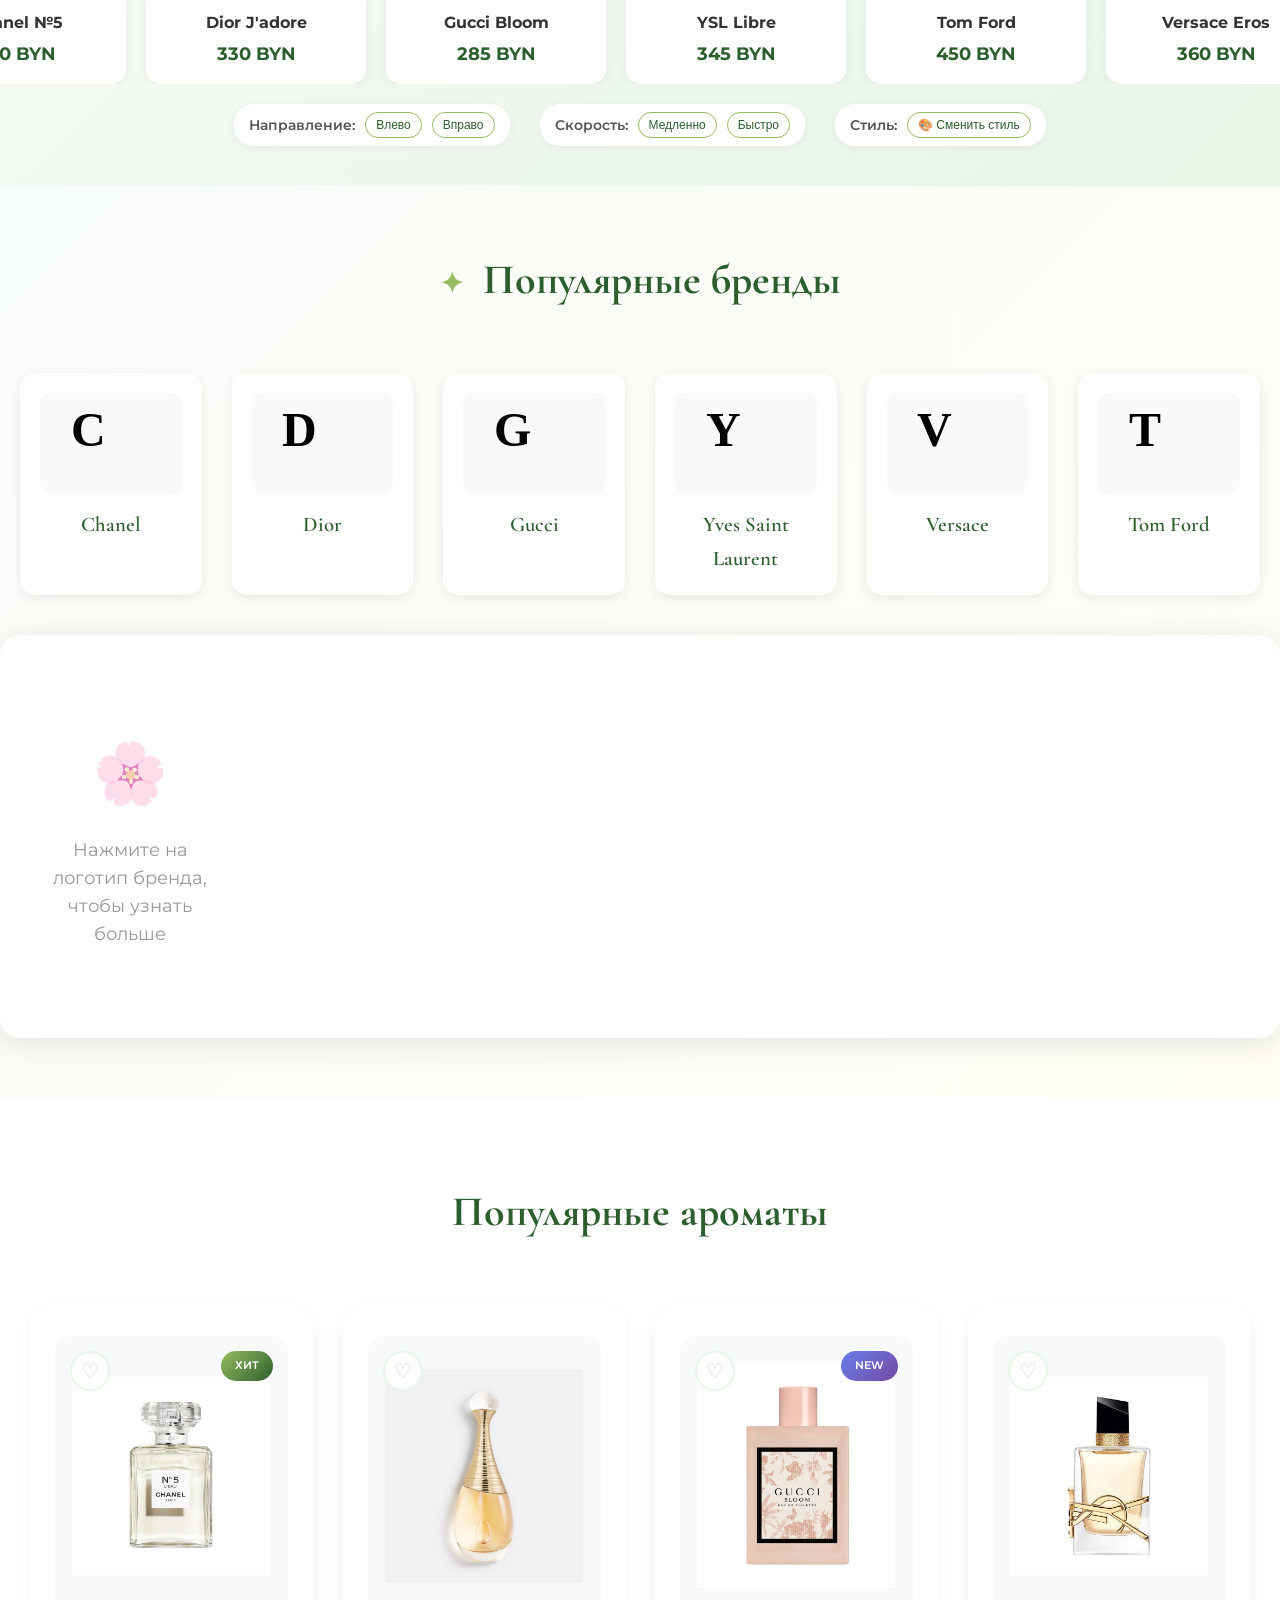
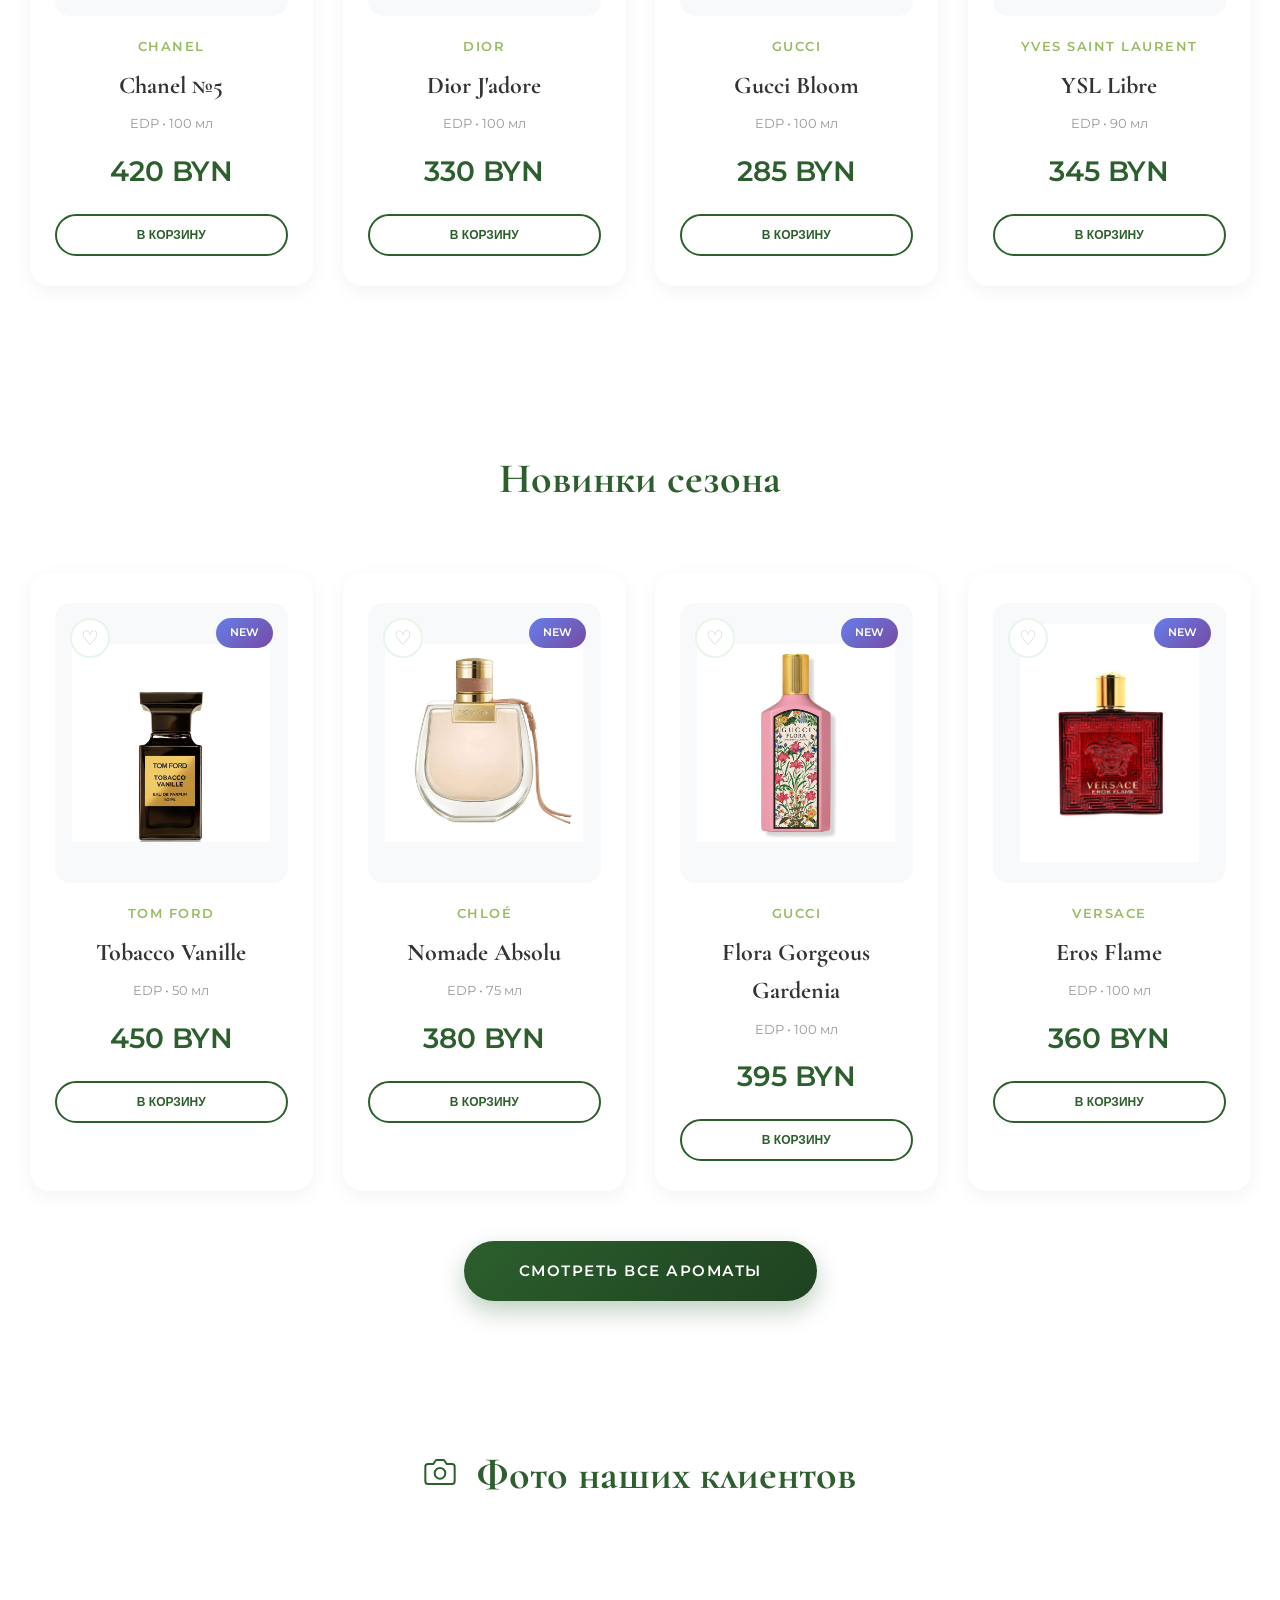
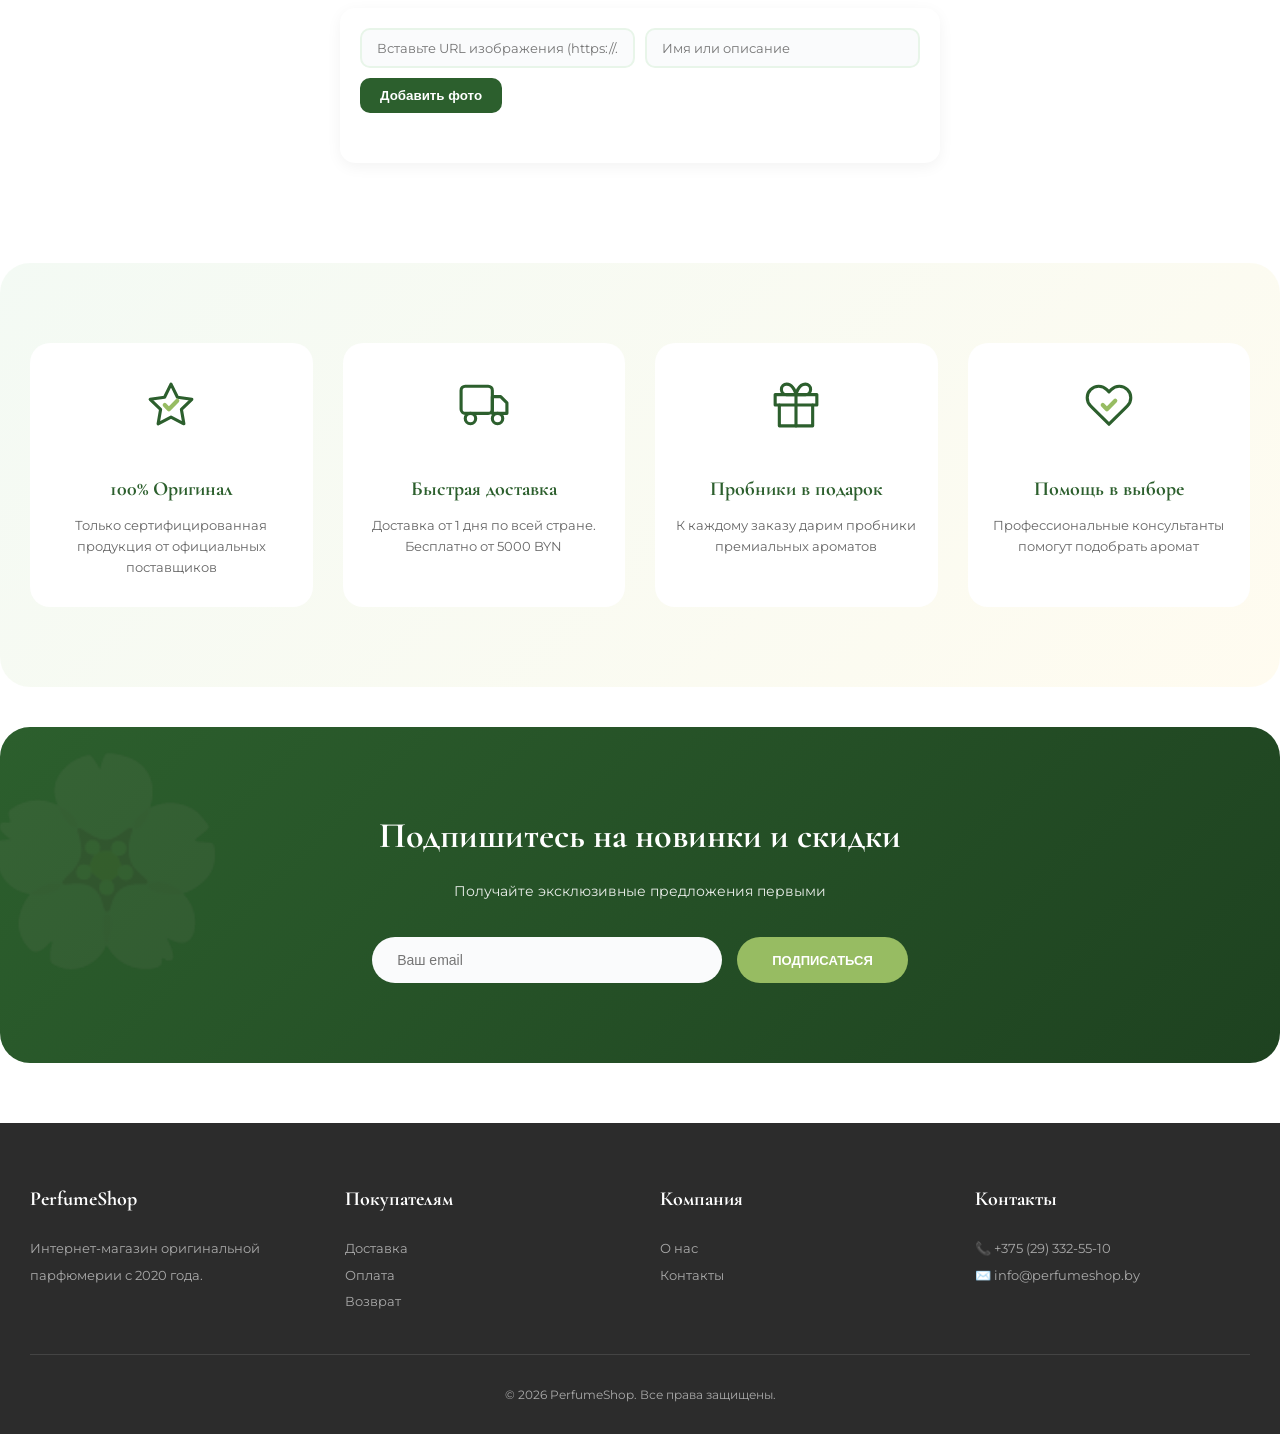
==== commit 978a26ef: "Add files via upload" ====
--- a/index.html
+++ b/index.html
@@ -863,6 +863,48 @@
             </div>
         </div>
     </header>
+<!-- === АНИМИРОВАННЫЙ БАННЕР (ПР №7 Задание 2 - Premium Version) === -->
+<section class="premium-banner" id="mainBanner">
+    <!-- Слайд 1 -->
+    <div class="banner-slide active" style="background-image: url('https://images.unsplash.com/photo-1541643600914-78b084683601?auto=format&fit=crop&q=80&w=2070');">
+        <div class="banner-overlay"></div>
+        <div class="banner-content">
+            <span class="banner-tag">Коллекция 2026</span>
+            <h1>Искусство ароматов</h1>
+            <p>Эксклюзивные парфюмы от Chanel, Dior и Tom Ford</p>
+            <a href="catalog.html" class="banner-btn">Смотреть каталог</a>
+        </div>
+    </div>
+
+    <!-- Слайд 2 -->
+    <div class="banner-slide" style="background-image: url('https://images.unsplash.com/photo-1594035910387-fea477942653?auto=format&fit=crop&q=80&w=2070');">
+        <div class="banner-overlay"></div>
+        <div class="banner-content">
+            <span class="banner-tag">Специальное предложение</span>
+            <h1>Твой идеальный парфюм</h1>
+            <p>Скидка 20% на первый заказ по промокоду <strong>START20</strong></p>
+            <a href="cart.html" class="banner-btn">Перейти в корзину</a>
+        </div>
+    </div>
+
+    <!-- Слайд 3 -->
+    <div class="banner-slide" style="background-image: url('https://images.unsplash.com/photo-1592945403244-b3fbafd7f539?auto=format&fit=crop&q=80&w=2070');">
+        <div class="banner-overlay"></div>
+        <div class="banner-content">
+            <span class="banner-tag">Бесплатная доставка</span>
+            <h1>Доставим быстро</h1>
+            <p>Бесплатная курьерская доставка по Минску от 100 BYN</p>
+            <a href="delivery.html" class="banner-btn">Подробнее</a>
+        </div>
+    </div>
+
+    <!-- Управление -->
+    <div class="banner-controls">
+        <button class="banner-arrow prev" id="bannerPrev">❮</button>
+        <div class="banner-dots" id="bannerDots"></div>
+        <button class="banner-arrow next" id="bannerNext">❯</button>
+    </div>
+</section>
 
     <main>
         <section class="hero">
@@ -1666,152 +1708,71 @@
     // Запуск
     initGallery();
 </script>
-<script src="https://code.jquery.com/jquery-3.7.1.min.js"></script>
-<!-- Кнопка помощи -->
-<button id="helpButton" class="help-btn">💚 Помощь</button>
-
-<!-- Модальное окно -->
-<div id="helpModal" class="modal-overlay" style="display: none;">
-    <div class="modal-window">
-        <button class="modal-close" id="closeModal">✕</button>
-        <div class="modal-header">
-            <h2>💬 Напишите нам</h2>
-            <p>Заполните форму, и мы ответим в течение 15 минут</p>
-        </div>
-        <form id="helpForm">
-            <div class="form-group">
-                <label for="modalName">Ваше имя *</label>
-                <input type="text" id="modalName" placeholder="Иван Иванов">
-                <div class="error-msg">Введите имя</div>
-            </div>
-            <div class="form-group">
-                <label for="modalEmail">Email *</label>
-                <input type="email" id="modalEmail" placeholder="email@example.com">
-                <div class="error-msg">Введите корректный Email</div>
-            </div>
-            <div class="form-group">
-                <label for="modalMessage">Сообщение *</label>
-                <textarea id="modalMessage" rows="4" placeholder="Ваш вопрос..."></textarea>
-                <div class="error-msg">Введите сообщение</div>
-            </div>
-            <button type="submit" class="submit-btn">📩 Отправить сообщение</button>
-        </form>
-    </div>
-</div>
 <script>
-// === МОДАЛЬНОЕ ОКНО С jQuery (ПР №7 Задание 1) ===
 $(document).ready(function() {
+    // Инициализация точек
+    const $slides = $('.banner-slide');
+    const $dotsContainer = $('#bannerDots');
     
-    // Открытие окна (метод fadeIn)
-    $('#helpButton').on('click', function() {
-        $('#helpModal').fadeIn(300);
-        $('body').css('overflow', 'hidden'); // Блокируем прокрутку
+    $slides.each(function(index) {
+        const dot = $('<div class="dot"></div>').data('index', index);
+        if (index === 0) dot.addClass('active');
+        $dotsContainer.append(dot);
     });
     
-    // Закрытие окна (метод fadeOut)
-    function closeModal() {
-        $('#helpModal').fadeOut(300, function() {
-            $('body').css('overflow', ''); // Возвращаем прокрутку
-        });
+    const $dots = $('.dot');
+    let currentIndex = 0;
+    let autoSlide;
+
+    function showSlide(index) {
+        // Убираем активность с текущего
+        $slides.removeClass('active');
+        $dots.removeClass('active');
+        
+        // Добавляем активность новому
+        $slides.eq(index).addClass('active');
+        $dots.eq(index).addClass('active');
+        currentIndex = index;
     }
-    
-    $('#closeModal').on('click', closeModal);
-    
-    // Закрытие по клику на затемнение
-    $('#helpModal').on('click', function(e) {
-        if ($(e.target).is('#helpModal')) {
-            closeModal();
-        }
+
+    function nextSlide() {
+        let nextIndex = (currentIndex + 1) % $slides.length;
+        showSlide(nextIndex);
+    }
+
+    function prevSlide() {
+        let prevIndex = (currentIndex - 1 + $slides.length) % $slides.length;
+        showSlide(prevIndex);
+    }
+
+    // Обработчики кликов
+    $('#bannerNext').click(function() {
+        nextSlide();
+        resetTimer();
     });
-    
-    // Закрытие по клавише Escape
-    $(document).on('keydown', function(e) {
-        if (e.key === 'Escape' && $('#helpModal').is(':visible')) {
-            closeModal();
-        }
+
+    $('#bannerPrev').click(function() {
+        prevSlide();
+        resetTimer();
     });
-    
-    // Валидация формы с анимацией
-    $('#helpForm').on('submit', function(e) {
-        e.preventDefault();
-        let isValid = true;
-        
-        // Проверка имени
-        const $name = $('#modalName');
-        if ($name.val().trim().length < 2) {
-            $name.addClass('error');
-            $name.next('.error-msg').addClass('show').hide().fadeIn(200);
-            isValid = false;
-        } else {
-            $name.removeClass('error');
-            $name.next('.error-msg').removeClass('show').fadeOut(200);
-        }
-        
-        // Проверка email
-        const $email = $('#modalEmail');
-        const emailRegex = /^[^\s@]+@[^\s@]+\.[^\s@]+$/;
-        if (!emailRegex.test($email.val().trim())) {
-            $email.addClass('error');
-            $email.next('.error-msg').addClass('show').hide().fadeIn(200);
-            isValid = false;
-        } else {
-            $email.removeClass('error');
-            $email.next('.error-msg').removeClass('show').fadeOut(200);
-        }
-        
-        // Проверка сообщения
-        const $message = $('#modalMessage');
-        if ($message.val().trim().length < 10) {
-            $message.addClass('error');
-            $message.next('.error-msg').addClass('show').hide().fadeIn(200);
-            isValid = false;
-        } else {
-            $message.removeClass('error');
-            $message.next('.error-msg').removeClass('show').fadeOut(200);
-        }
-        
-        // Если ошибка - трясём окно (эффект shake из jQuery UI)
-        if (!isValid) {
-            $('.modal-window').effect('shake', { distance: 10, times: 3 }, 400);
-            return;
-        }
-        
-        // Успешная отправка
-        const $btn = $(this).find('.submit-btn');
-        const originalText = $btn.html();
-        $btn.html('⏳ Отправка...').prop('disabled', true);
-        
-        // Имитация отправки
-        setTimeout(function() {
-            $('#helpForm').fadeOut(300, function() {
-                $(this).after(`
-                    <div class="success-message" style="text-align: center; padding: 40px 20px;">
-                        <div style="font-size: 60px; margin-bottom: 20px;">✅</div>
-                        <h3 style="color: #2c5f2d; margin-bottom: 15px;">Сообщение отправлено!</h3>
-                        <p style="color: #666; margin-bottom: 20px;">Мы ответим вам в ближайшее время.</p>
-                        <button class="submit-btn" id="newMessageBtn">Отправить ещё</button>
-                    </div>
-                `);
-            });
-            
-            $('#newMessageBtn').on('click', function() {
-                $('#helpForm')[0].reset();
-                $('.success-message').fadeOut(300, function() {
-                    $(this).remove();
-                    $('#helpForm').fadeIn(300);
-                });
-            });
-        }, 1500);
+
+    $dots.click(function() {
+        showSlide($(this).data('index'));
+        resetTimer();
     });
-    
-    // Анимация полей при фокусе (метод animate)
-    $('.form-group input, .form-group textarea').on('focus', function() {
-        $(this).closest('.form-group').animate({
-            opacity: 0.8
-        }, 200).animate({
-            opacity: 1
-        }, 200);
-    });
+
+    // Автопрокрутка
+    function startTimer() {
+        autoSlide = setInterval(nextSlide, 5000); // 5 секунд
+    }
+
+    function resetTimer() {
+        clearInterval(autoSlide);
+        startTimer();
+    }
+
+    // Старт
+    startTimer();
 });
 </script>
 </body>
--- a/style.css
+++ b/style.css
@@ -1802,163 +1802,179 @@
                 box-shadow var(--transition-speed) ease,
                 border-color var(--transition-speed) ease;
 }
-/* Кнопка помощи */
-.help-btn {
-    position: fixed;
-    bottom: 30px;
-    right: 30px;
-    background: linear-gradient(135deg, #2c5f2d, #1e4220);
-    color: white;
-    border: none;
-    padding: 15px 25px;
-    border-radius: 50px;
-    font-size: 16px;
-    font-weight: 600;
-    cursor: pointer;
-    z-index: 9997;
-    box-shadow: 0 5px 20px rgba(44, 95, 45, 0.4);
-    transition: all 0.3s;
-}
-
-.help-btn:hover {
-    transform: translateY(-3px) scale(1.05);
-    box-shadow: 0 8px 25px rgba(44, 95, 45, 0.5);
-}
-
-/* Затемнение фона */
-.modal-overlay {
-    position: fixed;
+/* === PREMIUM BANNER STYLES === */
+.premium-banner {
+    position: relative;
+    width: 100%;
+    height: 70vh; /* Высота на 70% экрана */
+    min-height: 500px;
+    max-height: 800px;
+    overflow: hidden;
+    border-radius: 0 0 30px 30px; /* Красивые скругления снизу */
+    box-shadow: 0 15px 40px rgba(44, 95, 45, 0.2);
+    margin-bottom: 40px;
+    background: #2c5f2d; /* Фолбэк цвет */
+}
+
+.banner-slide {
+    position: absolute;
     top: 0;
     left: 0;
     width: 100%;
     height: 100%;
-    background: rgba(0, 0, 0, 0.6);
-    z-index: 9998;
-    display: none;
+    background-size: cover;
+    background-position: center;
+    background-repeat: no-repeat;
+    opacity: 0;
+    transition: opacity 1s ease-in-out; /* Плавное затухание */
+    z-index: 1;
+    display: flex;
     align-items: center;
     justify-content: center;
 }
 
-/* Окно */
-.modal-window {
-    background: white;
-    border-radius: 20px;
-    max-width: 500px;
-    width: 90%;
-    max-height: 90vh;
-    overflow-y: auto;
+.banner-slide.active {
+    opacity: 1;
+    z-index: 2;
+}
+
+/* Затемнение фона для читаемости текста */
+.banner-overlay {
+    position: absolute;
+    top: 0;
+    left: 0;
+    width: 100%;
+    height: 100%;
+    background: linear-gradient(135deg, rgba(20, 40, 20, 0.85), rgba(44, 95, 45, 0.6));
+    z-index: 1;
+}
+
+/* Контент по центру */
+.banner-content {
     position: relative;
-    box-shadow: 0 20px 60px rgba(0, 0, 0, 0.3);
-}
-
-.modal-close {
+    z-index: 3;
+    text-align: center;
+    color: white;
+    max-width: 800px;
+    padding: 20px;
+    opacity: 0;
+    transform: translateY(30px);
+    transition: all 0.8s ease 0.3s; /* Задержка появления текста */
+}
+
+.banner-slide.active .banner-content {
+    opacity: 1;
+    transform: translateY(0);
+}
+
+.banner-tag {
+    display: inline-block;
+    background: rgba(255, 255, 255, 0.15);
+    backdrop-filter: blur(10px);
+    padding: 8px 20px;
+    border-radius: 50px;
+    font-size: 0.9rem;
+    text-transform: uppercase;
+    letter-spacing: 2px;
+    margin-bottom: 20px;
+    border: 1px solid rgba(255, 255, 255, 0.2);
+}
+
+.banner-content h1 {
+    font-family: 'Cormorant Garamond', serif;
+    font-size: clamp(2.5rem, 6vw, 5rem);
+    font-weight: 400;
+    margin: 0 0 20px;
+    line-height: 1.1;
+    text-shadow: 0 4px 15px rgba(0,0,0,0.3);
+}
+
+.banner-content p {
+    font-size: clamp(1rem, 2vw, 1.3rem);
+    opacity: 0.9;
+    margin-bottom: 40px;
+    font-weight: 300;
+}
+
+/* Кнопка в баннере */
+.banner-btn {
+    display: inline-block;
+    padding: 16px 40px;
+    background: linear-gradient(135deg, #97bc62, #2c5f2d);
+    color: white;
+    text-decoration: none;
+    border-radius: 50px;
+    font-size: 1.1rem;
+    font-weight: 600;
+    text-transform: uppercase;
+    letter-spacing: 1px;
+    transition: all 0.3s;
+    box-shadow: 0 10px 25px rgba(44, 95, 45, 0.4);
+}
+
+.banner-btn:hover {
+    transform: translateY(-5px) scale(1.05);
+    box-shadow: 0 15px 35px rgba(44, 95, 45, 0.6);
+    filter: brightness(1.1);
+}
+
+/* Стрелки и точки */
+.banner-controls {
     position: absolute;
-    top: 15px;
-    right: 15px;
-    background: rgba(0, 0, 0, 0.05);
-    border: none;
-    width: 35px;
-    height: 35px;
+    bottom: 40px;
+    left: 0;
+    width: 100%;
+    display: flex;
+    justify-content: center;
+    align-items: center;
+    gap: 30px;
+    z-index: 5;
+}
+
+.banner-arrow {
+    background: rgba(255, 255, 255, 0.1);
+    border: 1px solid rgba(255, 255, 255, 0.3);
+    color: white;
+    width: 50px;
+    height: 50px;
     border-radius: 50%;
     cursor: pointer;
-    font-size: 18px;
-    color: #666;
+    font-size: 20px;
     transition: all 0.3s;
-    z-index: 10;
-}
-
-.modal-close:hover {
-    background: rgba(0, 0, 0, 0.1);
-    transform: rotate(90deg);
-}
-
-.modal-header {
-    background: linear-gradient(135deg, #2c5f2d, #1e4220);
-    color: white;
-    padding: 25px;
-    text-align: center;
-}
-
-.modal-header h2 {
-    margin: 0 0 8px;
-    font-family: 'Cormorant Garamond', serif;
-    font-size: 1.8rem;
-}
-
-.modal-header p {
-    margin: 0;
-    opacity: 0.9;
-    font-size: 0.9rem;
-}
-
-#helpForm {
-    padding: 25px;
-}
-
-.form-group {
-    margin-bottom: 18px;
-    position: relative;
-}
-
-.form-group label {
-    display: block;
-    margin-bottom: 6px;
-    font-weight: 600;
-    color: #4a4a4a;
-    font-size: 0.9rem;
-}
-
-.form-group input,
-.form-group textarea {
-    width: 100%;
-    padding: 12px;
-    border: 2px solid #e0e0e0;
-    border-radius: 10px;
-    font-family: 'Montserrat', sans-serif;
-    font-size: 0.95rem;
-    transition: all 0.3s;
-    box-sizing: border-box;
-}
-
-.form-group input:focus,
-.form-group textarea:focus {
-    outline: none;
-    border-color: #97bc62;
-    box-shadow: 0 0 0 3px rgba(151, 188, 98, 0.2);
-}
-
-.form-group input.error,
-.form-group textarea.error {
-    border-color: #e74c3c;
-    background: #fff5f5;
-}
-
-.error-msg {
-    color: #e74c3c;
-    font-size: 0.8rem;
-    margin-top: 5px;
-    display: none;
-    font-weight: 500;
-}
-
-.error-msg.show {
-    display: block;
-}
-
-.submit-btn {
-    width: 100%;
-    padding: 14px;
-    background: linear-gradient(135deg, #2c5f2d, #1e4220);
-    color: white;
-    border: none;
-    border-radius: 25px;
-    font-size: 1rem;
-    font-weight: 600;
+    backdrop-filter: blur(5px);
+}
+
+.banner-arrow:hover {
+    background: rgba(255, 255, 255, 0.3);
+    transform: scale(1.1);
+}
+
+.banner-dots {
+    display: flex;
+    gap: 12px;
+}
+
+.banner-dots .dot {
+    width: 12px;
+    height: 12px;
+    background: rgba(255, 255, 255, 0.3);
+    border-radius: 50%;
     cursor: pointer;
     transition: all 0.3s;
 }
 
-.submit-btn:hover {
-    transform: translateY(-2px);
-    box-shadow: 0 8px 20px rgba(44, 95, 45, 0.3);
+.banner-dots .dot.active {
+    background: #97bc62;
+    transform: scale(1.3);
+}
+
+/* Адаптивность для телефонов */
+@media (max-width: 768px) {
+    .premium-banner {
+        height: 60vh;
+        border-radius: 0; /* Убираем скругления на телефоне */
+    }
+    .banner-controls {
+        bottom: 20px;
+    }
 }
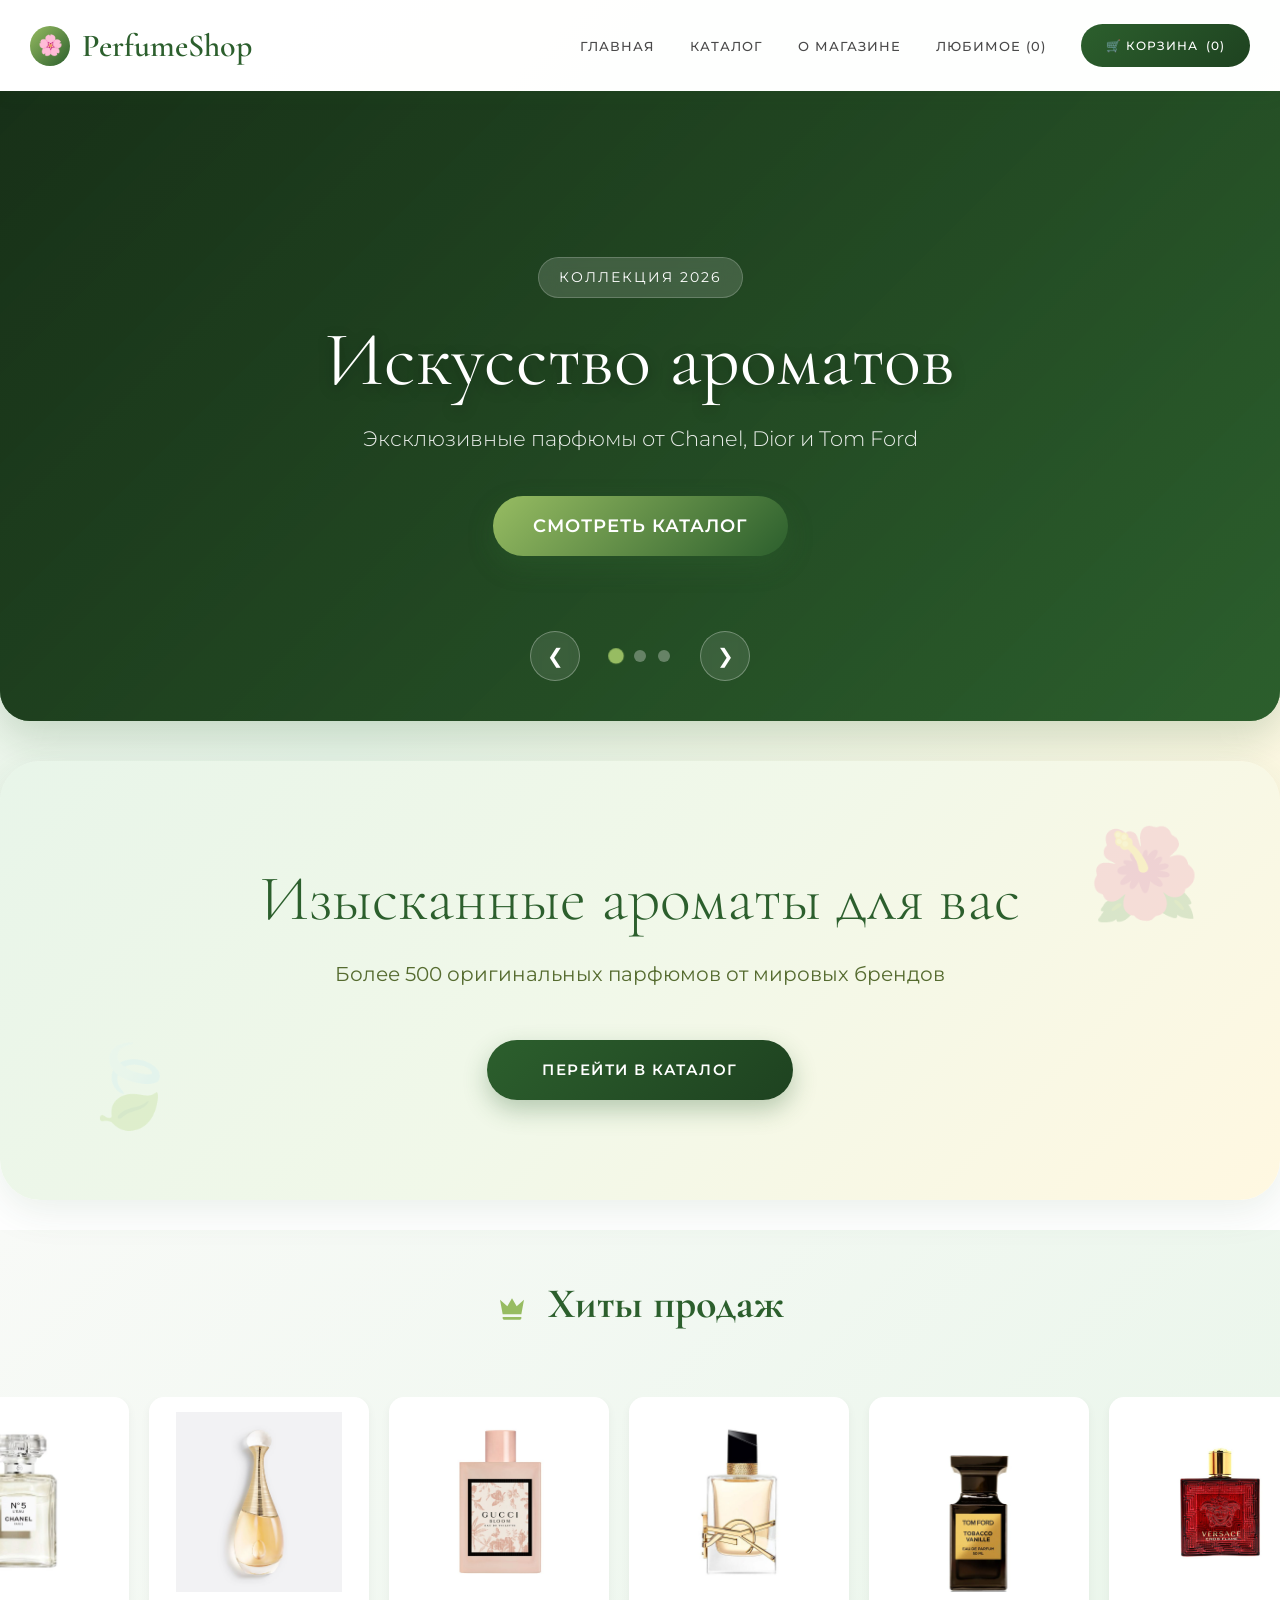
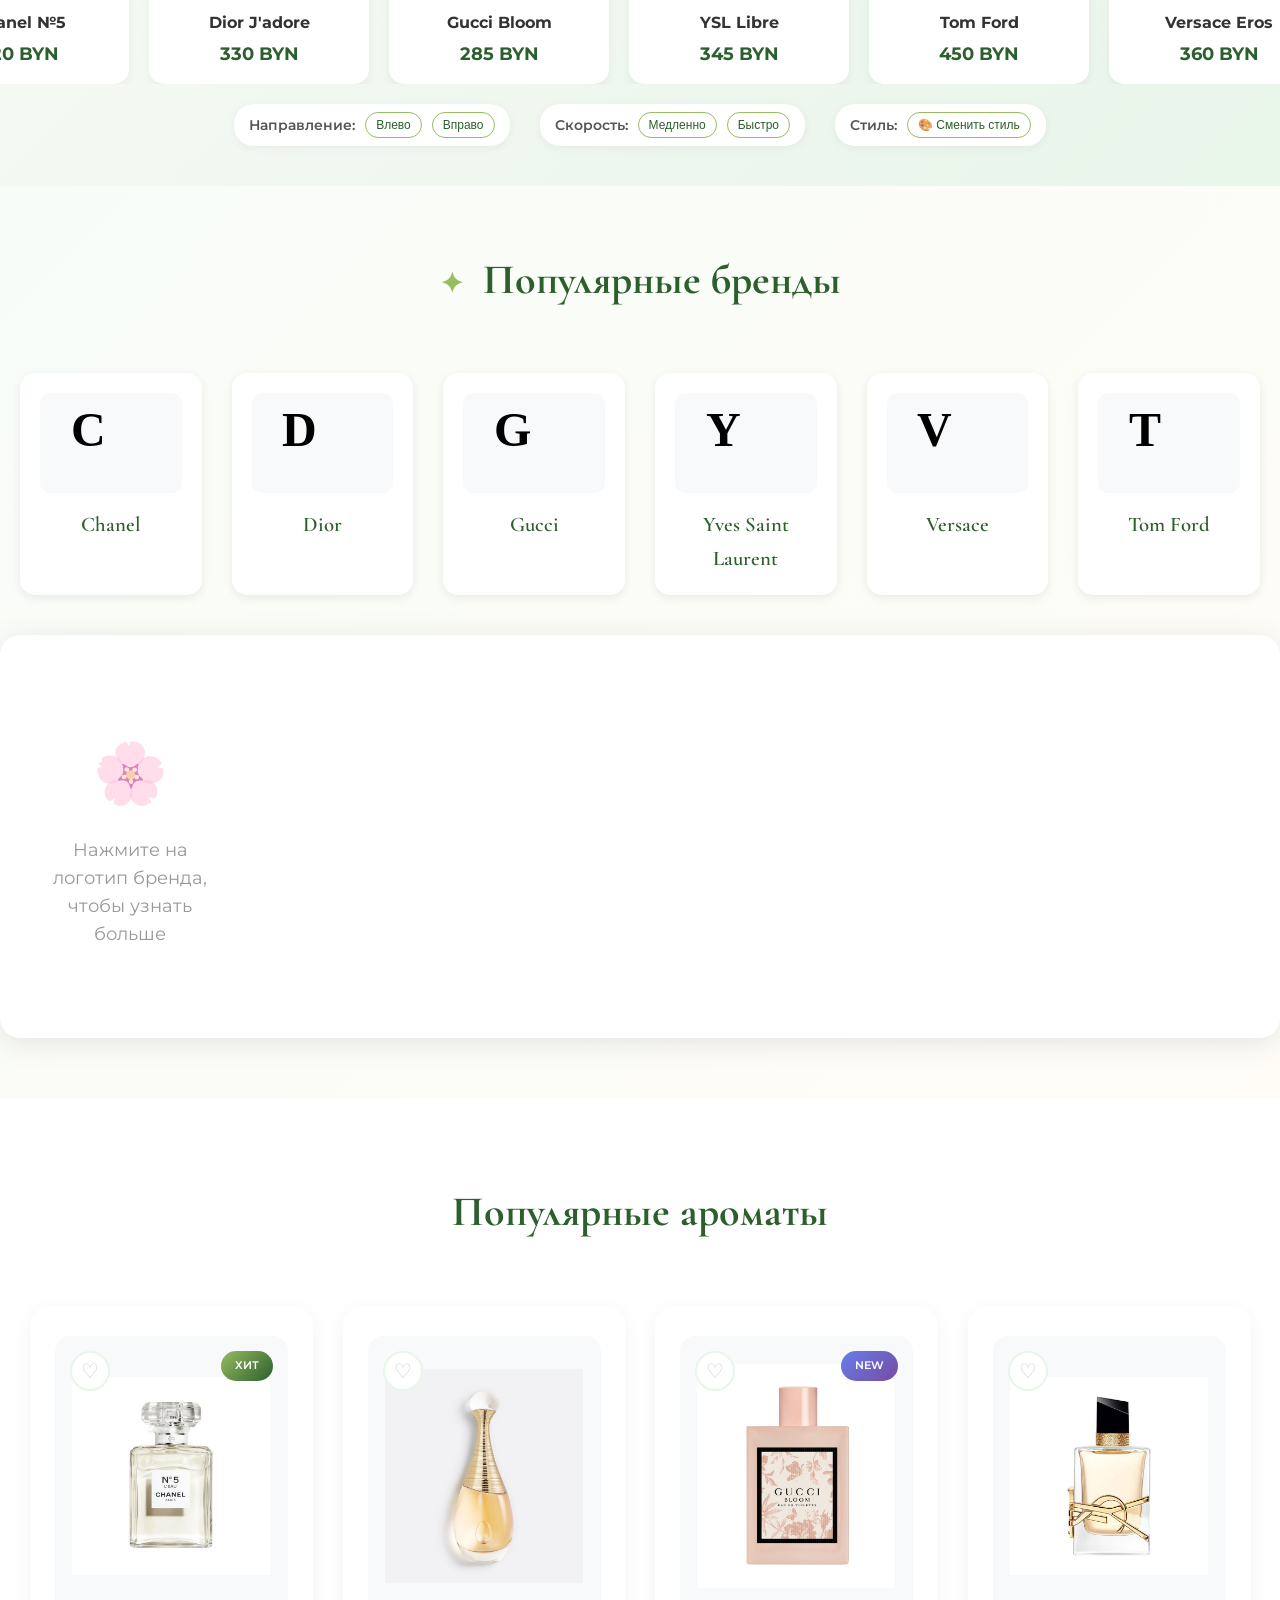
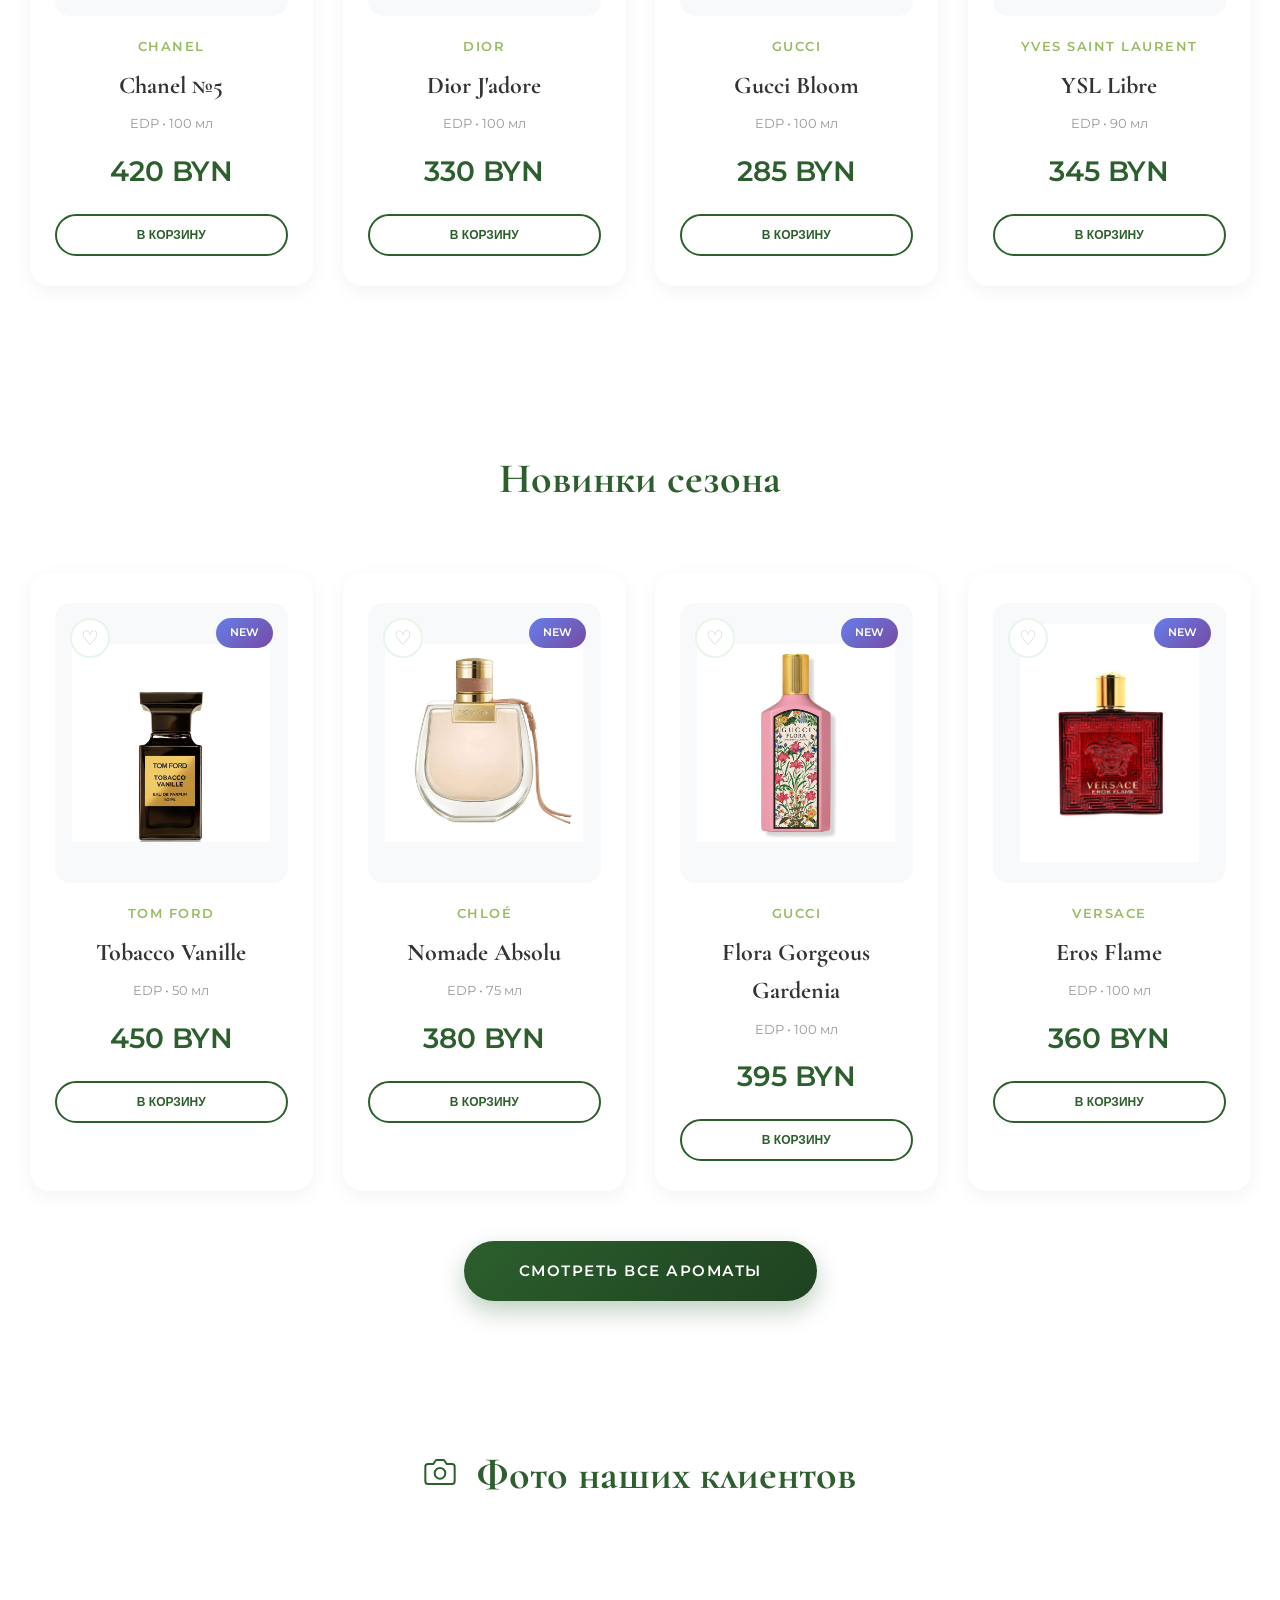
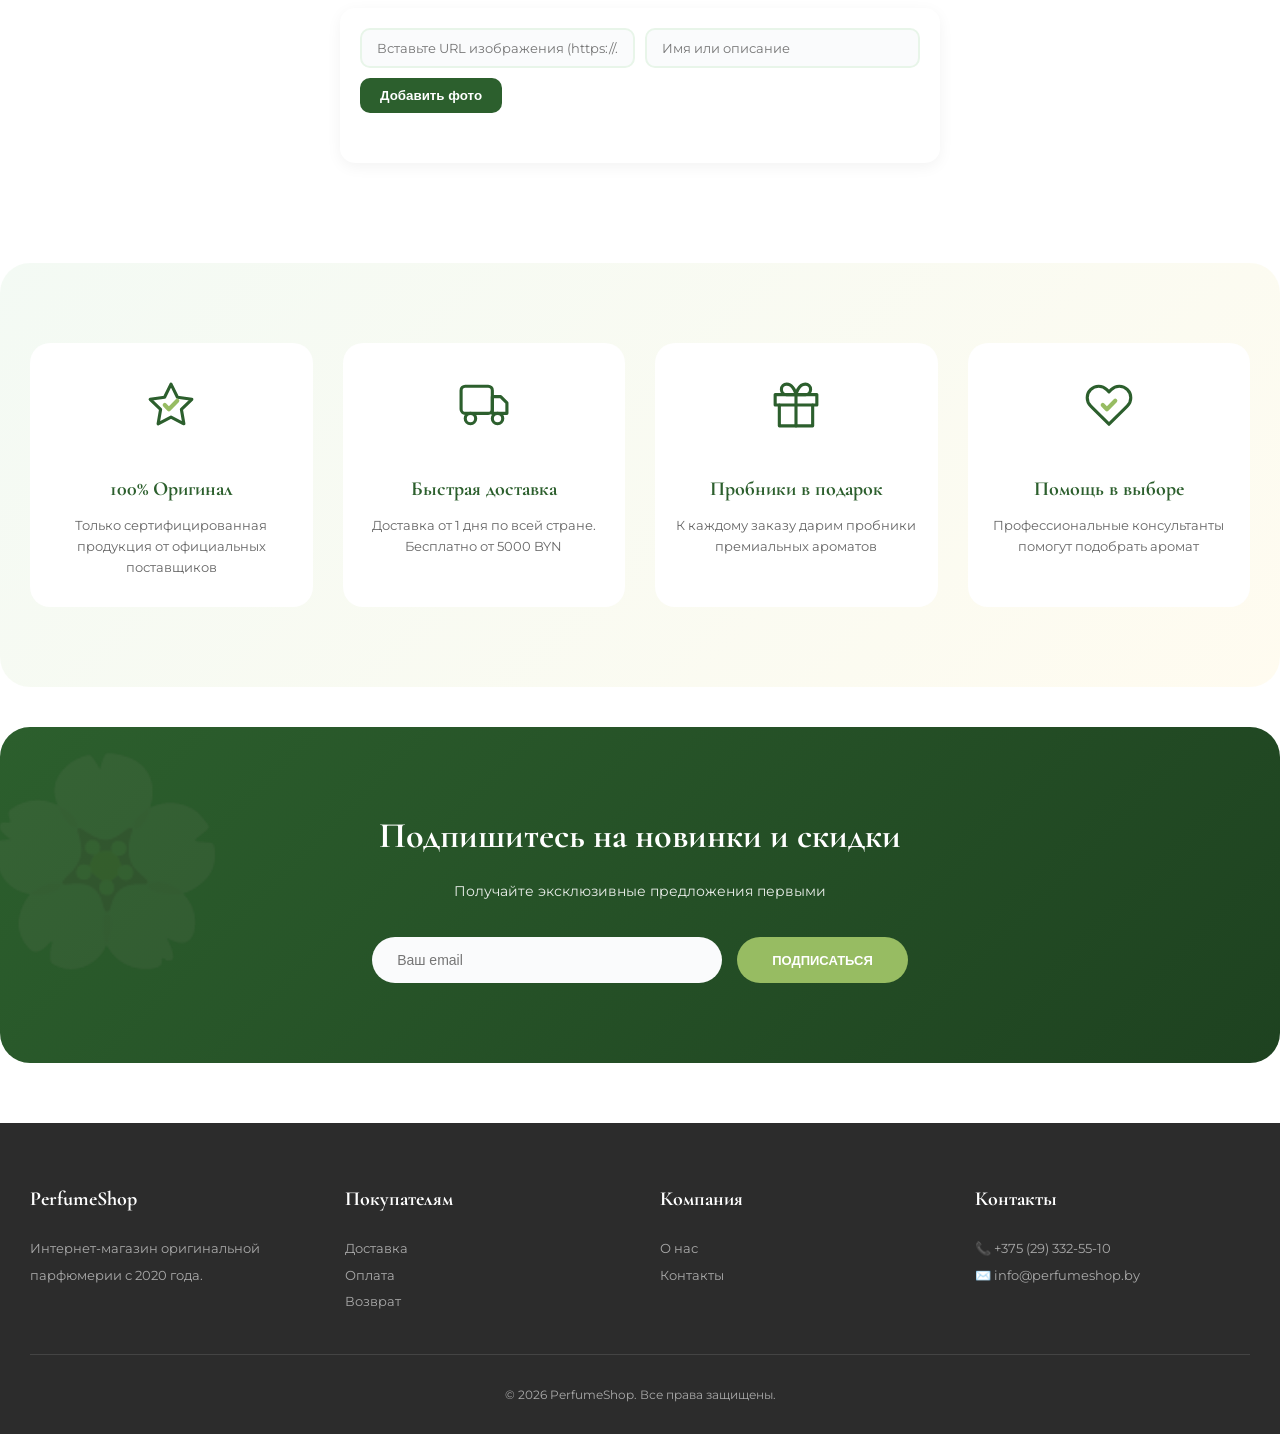
==== commit ed9982c3: "Add files via upload" ====
--- a/index.html
+++ b/index.html
@@ -853,7 +853,7 @@
                 </a>
                 <nav>
                     <ul>
-                        <li><a href="index.html" style="color:#2c5f2d; font-weight:600;">Главная</a></li>
+                        <li><a href="index.html">Главная</a></li>
                         <li><a href="catalog.html">Каталог</a></li>
                         <li><a href="about.html">О магазине</a></li>
                         <li><a href="favorites.html">Любимое <span id="favCount">(0)</span></a></li>
@@ -882,7 +882,7 @@
         <div class="banner-content">
             <span class="banner-tag">Специальное предложение</span>
             <h1>Твой идеальный парфюм</h1>
-            <p>Скидка 20% на первый заказ по промокоду <strong>START20</strong></p>
+            <p>Скидка 20% на первый заказ!</p>
             <a href="cart.html" class="banner-btn">Перейти в корзину</a>
         </div>
     </div>
@@ -1217,13 +1217,19 @@
 </section>
 <!-- === КОНЕЦ ПРЕИМУЩЕСТВ === -->
 
-        <section class="newsletter">
-            <div class="container">
-                <h2>Подпишитесь на новинки и скидки</h2>
-                <p>Получайте эксклюзивные предложения первыми</p>
-                <form class="sub-form"><input type="email" placeholder="Ваш email" required><button type="submit">Подписаться</button></form>
-            </div>
-        </section>
+       <section class="newsletter">
+    <div class="container">
+        <h2>Подпишитесь на новинки и скидки</h2>
+        <p>Получайте эксклюзивные предложения первыми</p>
+        
+        <form class="sub-form" id="newsletterForm" novalidate>
+            <input type="text" id="newsEmail" placeholder="Ваш email">
+            <button type="submit" id="newsBtn">ПОДПИСАТЬСЯ</button>
+        </form>
+
+        <div id="newsMessage" style="margin-top: 20px; font-weight: 600; font-size: 1.1rem; display: none;"></div>
+    </div>
+</section>
     </main>
    <footer>
     <div class="container">
@@ -1775,5 +1781,119 @@
     startTimer();
 });
 </script>
+<script>
+// === ЗАДАНИЕ 4 (ПР №7): Анимация галереи ===
+$(document).ready(function() {
+    
+    // 1. Делаем фото перетаскиваемыми (Draggable из jQuery UI)
+    $(".gallery-item").draggable({
+        revert: "invalid",      // Возвращать на место если бросили "мимо"
+        opacity: 0.6,           // Прозрачность при перетаскивании
+        cursor: "grabbing",     // Курсор "захват"
+        containment: "parent",  // Ограничить родительским контейнером
+        start: function() {
+            $(this).css("z-index", 999);
+        },
+        stop: function() {
+            $(this).css("z-index", "");
+        }
+    });
+
+    // 2. Fade In/Out эффект при клике на фото
+    $(document).on("click", ".gallery-item", function() {
+        const $item = $(this);
+        
+        // Fade Out (исчезновение)
+        $item.stop().animate({
+            opacity: 0.3
+        }, 200, function() {
+            // Fade In (появление)
+            $item.animate({
+                opacity: 1
+            }, 400);
+        });
+    });
+
+    // 3. Эффект при наведении (hover)
+    $(".gallery-item").hover(
+        function() {
+            $(this).stop().animate({
+                marginTop: "-10px",
+                boxShadow: "0 10px 30px rgba(0,0,0,0.2)"
+            }, 300);
+        },
+        function() {
+            $(this).stop().animate({
+                marginTop: "0px",
+                boxShadow: "0 5px 15px rgba(0,0,0,0.1)"
+            }, 300);
+        }
+    );
+});
+</script>
+<script>
+$(document).ready(function() {
+    
+    // 1. Плавное расширение поля при клике (focus)
+    $('#newsEmail').on('focus', function() {
+        $(this).stop().animate({ width: '400px' }, 400);
+    }).on('blur', function() {
+        $(this).stop().animate({ width: '350px' }, 400);
+    });
+
+    // 2. Обработка отправки формы с анимациями
+    $('#newsletterForm').on('submit', function(e) {
+        e.preventDefault(); // Отключаем стандартную отправку и проверки браузера!
+        
+        const $input = $('#newsEmail');
+        const $msg = $('#newsMessage');
+        const email = $input.val().trim();
+        const $btn = $('#newsBtn');
+        
+        // Регулярка для проверки email (должен быть @ и точка)
+        const emailPattern = /^[^\s@]+@[^\s@]+\.[^\s@]+$/;
+
+        // Анимация нажатия кнопки
+        $btn.animate({ fontSize: '16px' }, 100).animate({ fontSize: '14px' }, 100);
+
+        if (email === '' || !emailPattern.test(email)) {
+            // === ОШИБКА: КРАСНЫЙ ЦВЕТ ===
+            
+            // 1. Красная рамка (плавная анимация)
+            $input.stop().animate({ 
+                borderColor: '#e74c3c', // Красный цвет
+                borderWidth: '2px' 
+            }, 200);
+
+            // 2. Эффект тряски (если подключен jQuery UI)
+            if ($.ui && $.ui.effect) {
+                $input.effect("shake", { distance: 10, times: 2 }, 300);
+            }
+
+            // 3. Сообщение об ошибке (Fade In -> Fade Out)
+            $msg.html('❌ Введите корректный email (нужен @)')
+                .css('color', '#ffcccc')
+                .stop().fadeIn(300).delay(2000).fadeOut(300);
+
+        } else {
+            // === УСПЕХ: ЗЕЛЕНЫЙ ЦВЕТ ===
+
+            // 1. Зеленая рамка
+            $input.stop().animate({ 
+                borderColor: '#97bc62', // Зеленый цвет
+                borderWidth: '2px' 
+            }, 200);
+
+            // 2. Сообщение об успехе (Fade In -> Fade Out)
+            $msg.html('✅ Вы успешно подписаны!')
+                .css('color', '#a8d8a8')
+                .stop().fadeIn(300).delay(3000).fadeOut(300);
+            
+            // Очистить поле
+            $input.val('');
+        }
+    });
+});
+</script>
 </body>
 </html>
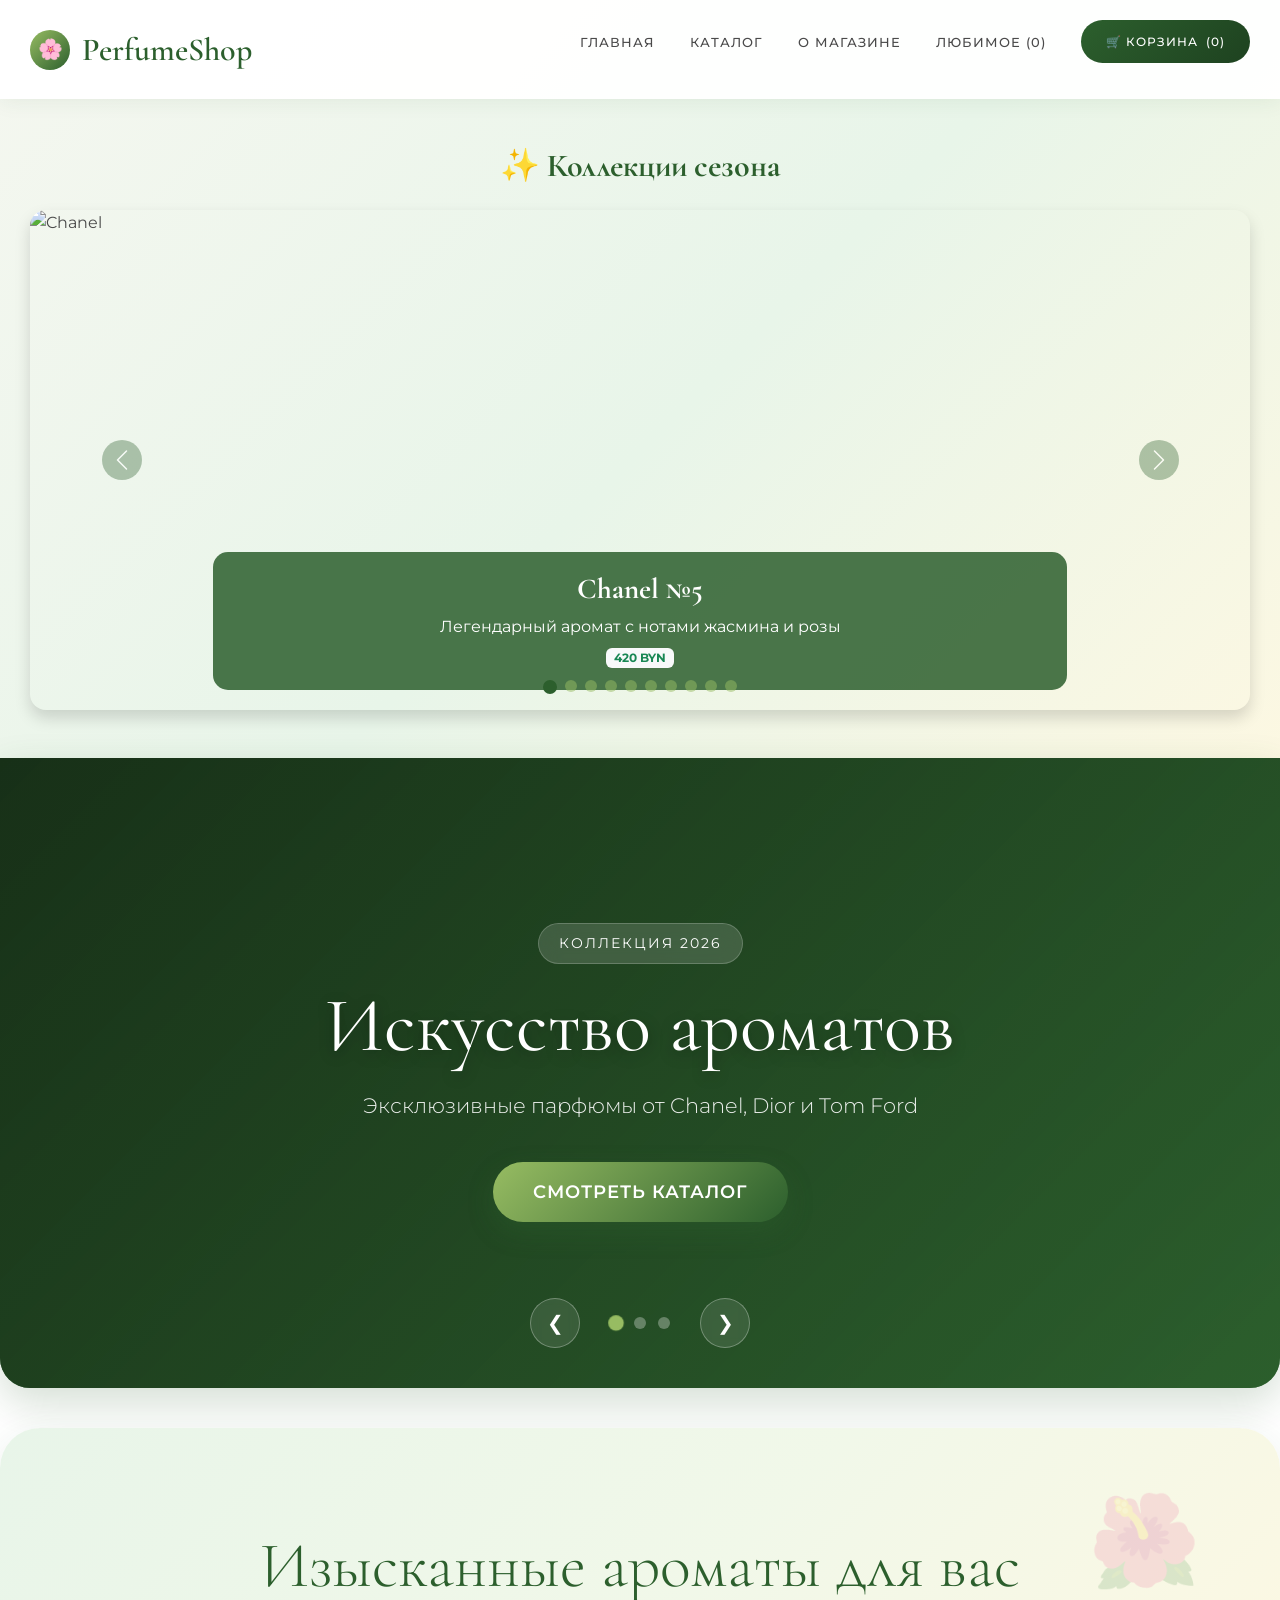
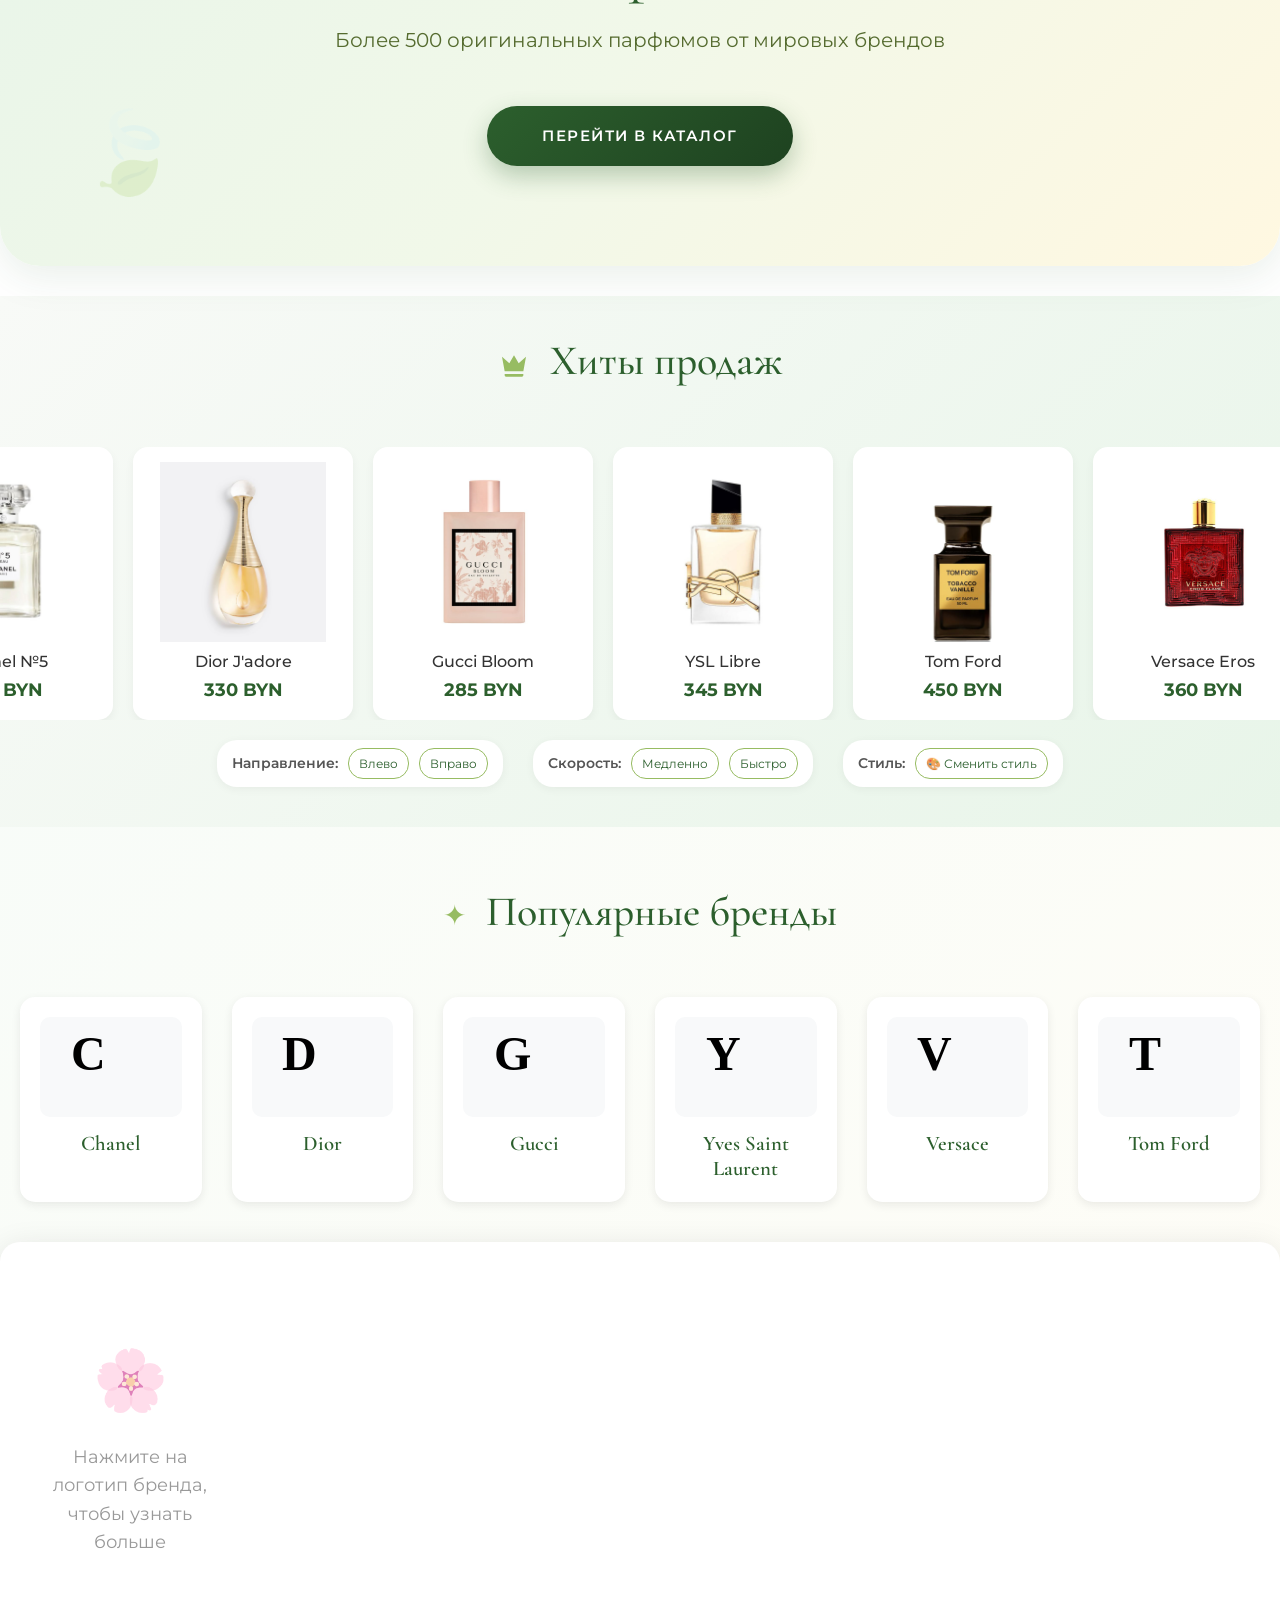
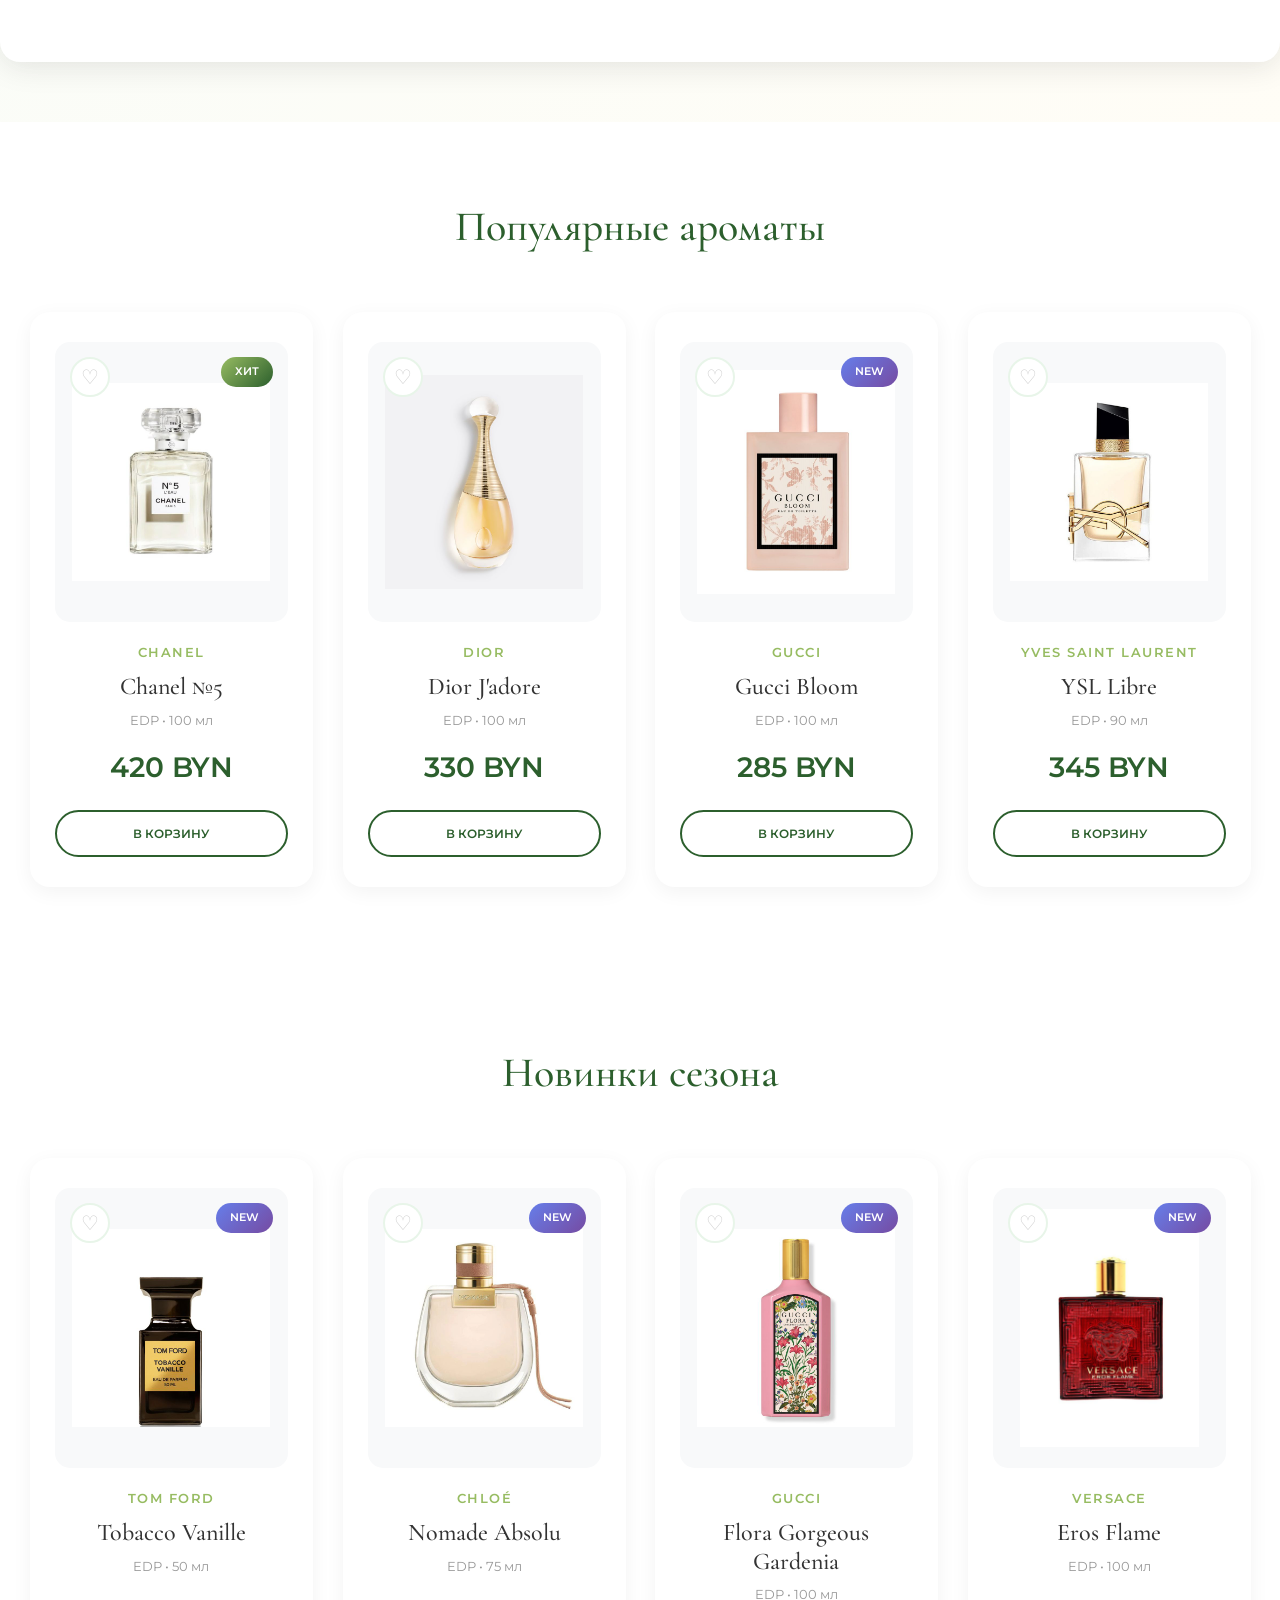
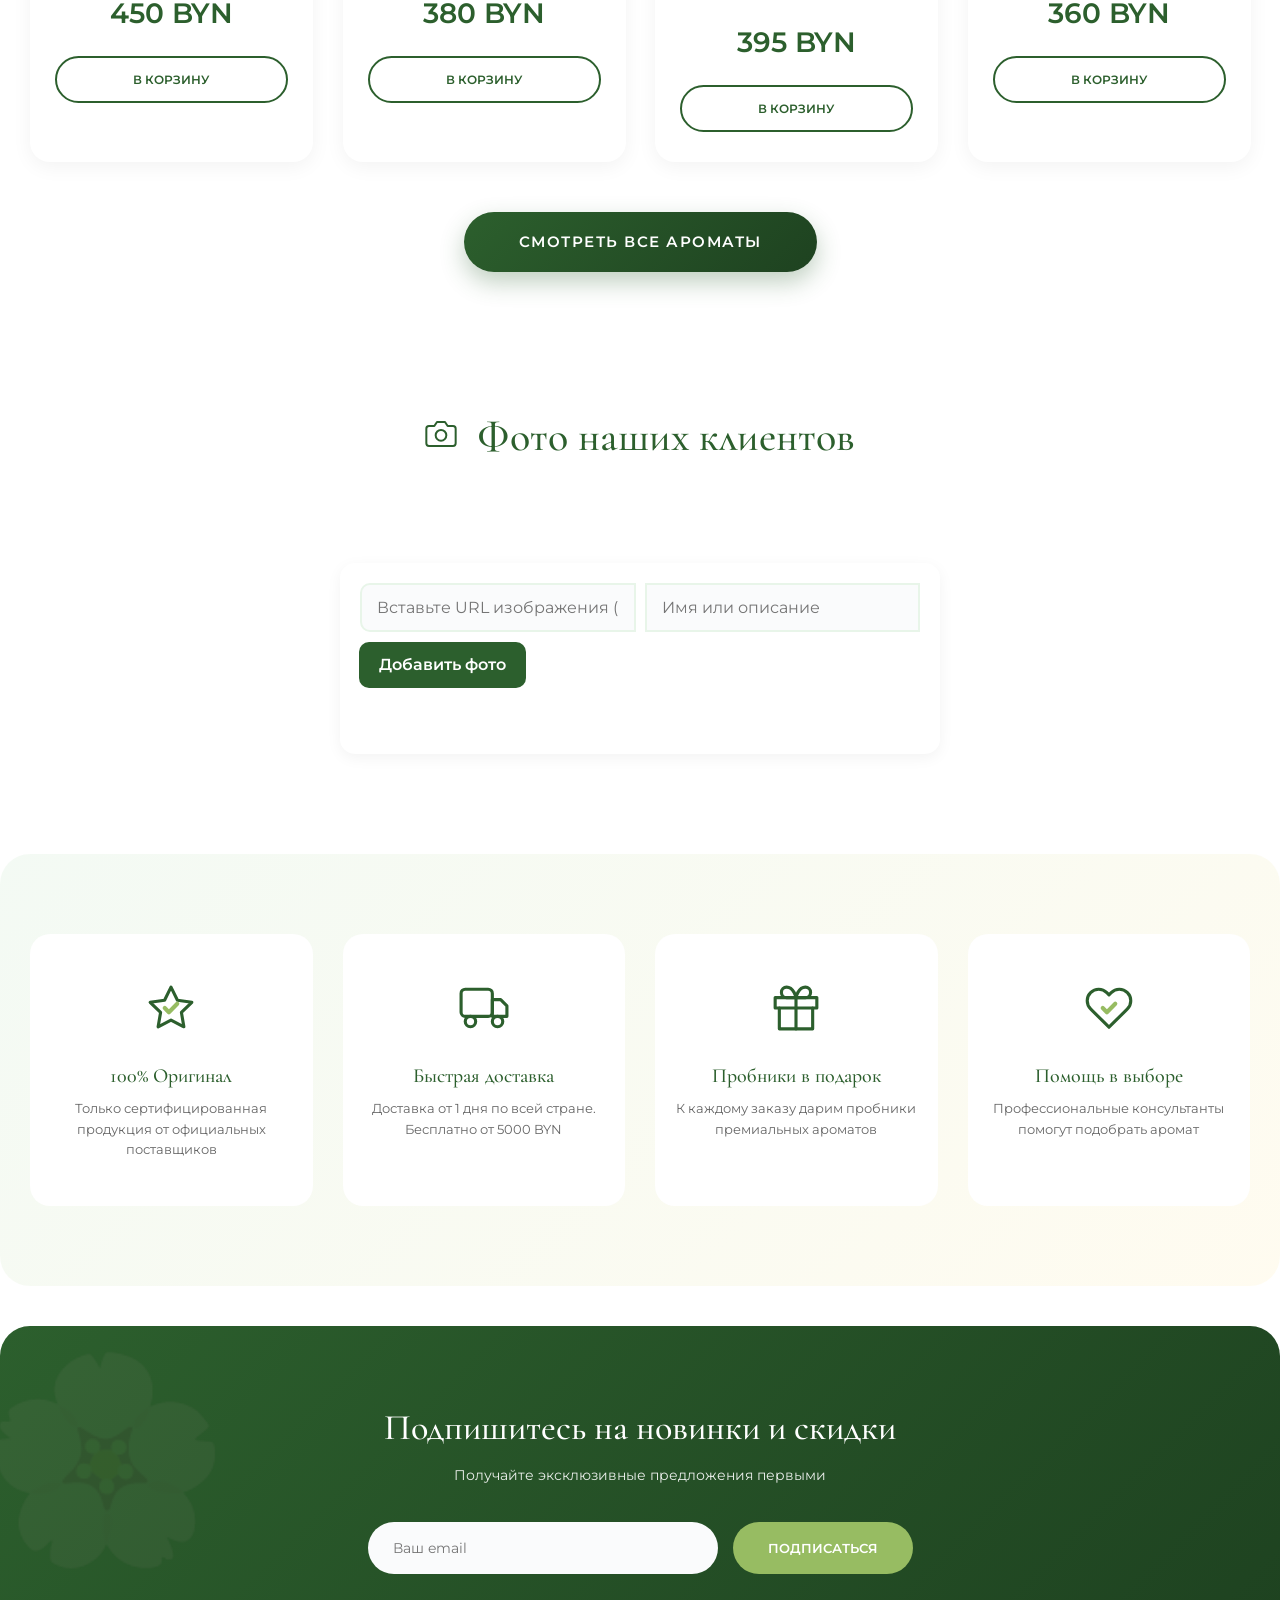
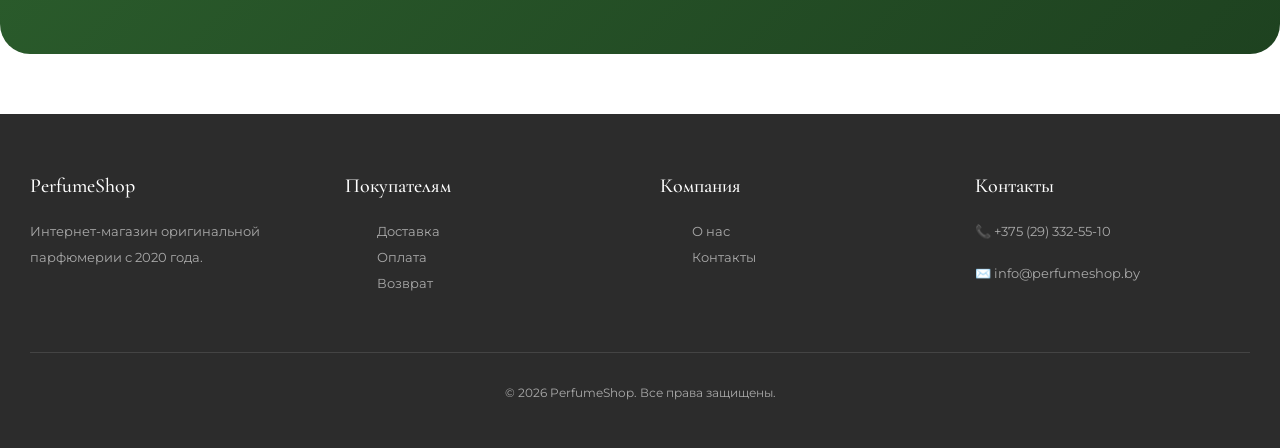
==== commit 7da76de4: "Add files via upload" ====
--- a/index.html
+++ b/index.html
@@ -6,6 +6,8 @@
 <link rel="stylesheet" href="https://code.jquery.com/ui/1.13.2/themes/base/jquery-ui.css">
     <meta charset="UTF-8">
     <meta name="viewport" content="width=device-width, initial-scale=1.0">
+    <!-- Bootstrap 5 CSS -->
+<link href="https://cdn.jsdelivr.net/npm/bootstrap@5.3.2/dist/css/bootstrap.min.css" rel="stylesheet">
     <title>PerfumeShop - Парфюмерный магазин</title>
     <link rel="stylesheet" href="style.css">
     <link href="https://fonts.googleapis.com/css2?family=Cormorant+Garamond:wght@300;400;500;600&family=Montserrat:wght@300;400;500&display=swap" rel="stylesheet">
@@ -516,74 +518,64 @@
             font-size: clamp(0.7rem, 1.5vw, 0.75rem); 
         }
 
-        /* МОДАЛЬНОЕ ОКНО (адаптивное) */
-        .modal {
-            display: none; 
-            position: fixed; 
-            top: 0; 
-            left: 0; 
-            width: 100%; 
-            height: 100%;
-            background: rgba(0,0,0,0.4); 
-            backdrop-filter: blur(10px);
-            -webkit-backdrop-filter: blur(10px);
-            z-index: 1000; 
-            justify-content: center; 
-            align-items: center; 
-            padding: clamp(10px, 2vw, 20px);
-        }
-        
-        .modal.active { display: flex; }
-        
-        .modal-content {
-            background: white; 
-            border-radius: clamp(20px, 4vw, 25px); 
-            max-width: min(90%, 900px); 
-            width: 100%; 
-            max-height: 90vh;
-            overflow-y: auto; 
-            position: relative; 
-            animation: modalFadeIn 0.3s ease;
-        }
-        
-        @keyframes modalFadeIn { 
-            from { opacity: 0; transform: scale(0.95); } 
-            to { opacity: 1; transform: scale(1); } 
-        }
-        
-        .modal-close { 
-            position: absolute; 
-            top: clamp(15px, 2.5vw, 20px); 
-            right: clamp(20px, 3vw, 25px); 
-            background: none; 
-            border: none; 
-            font-size: clamp(24px, 4vw, 32px); 
-            cursor: pointer; 
-            color: #888; 
-            z-index: 10; 
-        }
-        
-        .modal-close:hover { color: var(--primary-color); }
-        
-        .modal-body { 
-            display: grid; 
-            grid-template-columns: 1fr 1fr; 
-            gap: clamp(25px, 4vw, 40px); 
-            padding: clamp(25px, 4vw, 40px); 
-        }
-        
-        .modal-image { 
-            background: #f8f9fa; 
-            border-radius: clamp(15px, 3vw, 20px); 
-            display: flex; 
-            align-items: center; 
-            justify-content: center; 
-            padding: clamp(20px, 3vw, 30px); 
-            height: clamp(300px, 50vh, 450px); 
-            position: relative; 
-        }
-        
-        .modal-image img { max-width: 100%; max-height: 100%; object-fit: contain; }
+/* МОДАЛЬНОЕ ОКНО — ЦЕНТРИРОВАНИЕ */
+.modal {
+    display: none;
+    position: fixed;
+    top: 0;
+    left: 0;
+    width: 100%;
+    height: 100%;
+    background: rgba(0, 0, 0, 0.65);
+    backdrop-filter: blur(8px);
+    z-index: 99999;
+    
+    /* Flexbox для центрирования */
+    align-items: center;
+    justify-content: center;
+    
+    /* Отступы для мобильных */
+    padding: 10px;
+    box-sizing: border-box;
+}
+
+.modal.active {
+    display: flex !important;
+}
+
+.modal-content {
+    background: white;
+    border-radius: 20px;
+    width: 100%;
+    max-width: 850px;
+    max-height: 90vh;
+    overflow-y: auto;
+    position: relative;
+    margin: auto; /* Центрирование */
+    box-shadow: 0 20px 60px rgba(0,0,0,0.3);
+    animation: modalPop 0.3s ease;
+}
+
+@keyframes modalPop {
+    from { opacity: 0; transform: scale(0.9); }
+    to { opacity: 1; transform: scale(1); }
+}
+
+/* Адаптив для мобильных */
+@media (max-width: 768px) {
+    .modal-content {
+        max-width: 100%;
+        max-height: 95vh;
+        border-radius: 15px;
+    }
+    .modal-body {
+        grid-template-columns: 1fr !important;
+        padding: 20px 15px !important;
+    }
+    .modal-image {
+        height: 200px !important;
+    }
+}
         
         .modal-fav-btn {
             position: absolute; 
@@ -863,6 +855,145 @@
             </div>
         </div>
     </header>
+<!-- === КАРУСЕЛЬ BOOTSTRAP (ПР №11 Задания 1-2) === -->
+<section class="container my-5">
+    <h2 class="text-center mb-4 fw-bold" style="font-family: 'Cormorant Garamond', serif; color: #2c5f2d;">
+        ✨ Коллекции сезона
+    </h2>
+    
+    <div id="perfumeCarousel" class="carousel slide shadow rounded-4" data-bs-ride="carousel">
+        
+        <!-- Индикаторы (кружочки внизу) -->
+        <div class="carousel-indicators">
+            <button type="button" data-bs-target="#perfumeCarousel" data-bs-slide-to="0" class="active" aria-current="true" aria-label="Слайд 1"></button>
+            <button type="button" data-bs-target="#perfumeCarousel" data-bs-slide-to="1" aria-label="Слайд 2"></button>
+            <button type="button" data-bs-target="#perfumeCarousel" data-bs-slide-to="2" aria-label="Слайд 3"></button>
+            <button type="button" data-bs-target="#perfumeCarousel" data-bs-slide-to="3" aria-label="Слайд 4"></button>
+            <button type="button" data-bs-target="#perfumeCarousel" data-bs-slide-to="4" aria-label="Слайд 5"></button>
+            <button type="button" data-bs-target="#perfumeCarousel" data-bs-slide-to="5" aria-label="Слайд 6"></button>
+            <button type="button" data-bs-target="#perfumeCarousel" data-bs-slide-to="6" aria-label="Слайд 7"></button>
+            <button type="button" data-bs-target="#perfumeCarousel" data-bs-slide-to="7" aria-label="Слайд 8"></button>
+            <button type="button" data-bs-target="#perfumeCarousel" data-bs-slide-to="8" aria-label="Слайд 9"></button>
+            <button type="button" data-bs-target="#perfumeCarousel" data-bs-slide-to="9" aria-label="Слайд 10"></button>
+        </div>
+
+        <!-- Слайды -->
+        <div class="carousel-inner rounded-4">
+            
+            <!-- Слайд 1 -->
+            <div class="carousel-item active">
+                <img src="https://images.unsplash.com/photo-1541643600914-78b084683601?w=1200&auto=format&fit=crop&q=80" class="d-block w-100" alt="Chanel" style="height: 500px; object-fit: cover;">
+                <div class="carousel-caption d-none d-md-block" style="background: rgba(44, 95, 45, 0.85); border-radius: 15px; padding: 20px;">
+                    <h5 class="fw-bold" style="font-family: 'Cormorant Garamond', serif; font-size: 1.8rem;">Chanel №5</h5>
+                    <p class="mb-0">Легендарный аромат с нотами жасмина и розы</p>
+                    <span class="badge bg-light text-success mt-2">420 BYN</span>
+                </div>
+            </div>
+
+            <!-- Слайд 2 -->
+            <div class="carousel-item">
+                <img src="https://images.unsplash.com/photo-1594035910387-fea477942653?w=1200&auto=format&fit=crop&q=80" class="d-block w-100" alt="Dior" style="height: 500px; object-fit: cover;">
+                <div class="carousel-caption d-none d-md-block" style="background: rgba(44, 95, 45, 0.85); border-radius: 15px; padding: 20px;">
+                    <h5 class="fw-bold" style="font-family: 'Cormorant Garamond', serif; font-size: 1.8rem;">Dior J'adore</h5>
+                    <p class="mb-0">Цветочная композиция с оттенками ванили</p>
+                    <span class="badge bg-light text-success mt-2">330 BYN</span>
+                </div>
+            </div>
+
+            <!-- Слайд 3 -->
+            <div class="carousel-item">
+                <img src="https://images.unsplash.com/photo-1592945403244-b3fbafd7f539?w=1200&auto=format&fit=crop&q=80" class="d-block w-100" alt="Gucci" style="height: 500px; object-fit: cover;">
+                <div class="carousel-caption d-none d-md-block" style="background: rgba(44, 95, 45, 0.85); border-radius: 15px; padding: 20px;">
+                    <h5 class="fw-bold" style="font-family: 'Cormorant Garamond', serif; font-size: 1.8rem;">Gucci Bloom</h5>
+                    <p class="mb-0">Свежий букет из туберозы и жасмина</p>
+                    <span class="badge bg-light text-success mt-2">285 BYN</span>
+                </div>
+            </div>
+
+            <!-- Слайд 4 -->
+            <div class="carousel-item">
+                <img src="https://images.unsplash.com/photo-1595425970377-c9703cf48b6d?w=1200&auto=format&fit=crop&q=80" class="d-block w-100" alt="YSL" style="height: 500px; object-fit: cover;">
+                <div class="carousel-caption d-none d-md-block" style="background: rgba(44, 95, 45, 0.85); border-radius: 15px; padding: 20px;">
+                    <h5 class="fw-bold" style="font-family: 'Cormorant Garamond', serif; font-size: 1.8rem;">YSL Libre</h5>
+                    <p class="mb-0">Смелый аромат свободы с нотами лаванды</p>
+                    <span class="badge bg-light text-success mt-2">345 BYN</span>
+                </div>
+            </div>
+
+            <!-- Слайд 5 -->
+            <div class="carousel-item">
+                <img src="https://images.unsplash.com/photo-1587017539504-67cfbddac569?w=1200&auto=format&fit=crop&q=80" class="d-block w-100" alt="Tom Ford" style="height: 500px; object-fit: cover;">
+                <div class="carousel-caption d-none d-md-block" style="background: rgba(44, 95, 45, 0.85); border-radius: 15px; padding: 20px;">
+                    <h5 class="fw-bold" style="font-family: 'Cormorant Garamond', serif; font-size: 1.8rem;">Tom Ford Black Orchid</h5>
+                    <p class="mb-0">Роскошный унисекс с трюфелем и орхидеей</p>
+                    <span class="badge bg-light text-success mt-2">480 BYN</span>
+                </div>
+            </div>
+
+            <!-- Слайд 6 -->
+            <div class="carousel-item">
+                <img src="https://images.unsplash.com/photo-1615634260167-c8c685e6c6f3?w=1200&auto=format&fit=crop&q=80" class="d-block w-100" alt="Versace" style="height: 500px; object-fit: cover;">
+                <div class="carousel-caption d-none d-md-block" style="background: rgba(44, 95, 45, 0.85); border-radius: 15px; padding: 20px;">
+                    <h5 class="fw-bold" style="font-family: 'Cormorant Garamond', serif; font-size: 1.8rem;">Versace Eros</h5>
+                    <p class="mb-0">Страстный мужской аромат с мятой и ванилью</p>
+                    <span class="badge bg-light text-success mt-2">360 BYN</span>
+                </div>
+            </div>
+
+            <!-- Слайд 7 -->
+            <div class="carousel-item">
+                <img src="https://images.unsplash.com/photo-1523293188086-b589b9b4f8b4?w=1200&auto=format&fit=crop&q=80" class="d-block w-100" alt="Lancôme" style="height: 500px; object-fit: cover;">
+                <div class="carousel-caption d-none d-md-block" style="background: rgba(44, 95, 45, 0.85); border-radius: 15px; padding: 20px;">
+                    <h5 class="fw-bold" style="font-family: 'Cormorant Garamond', serif; font-size: 1.8rem;">Lancôme La Vie Est Belle</h5>
+                    <p class="mb-0">Гимн женскому счастью с ирисом и пралине</p>
+                    <span class="badge bg-light text-success mt-2">395 BYN</span>
+                </div>
+            </div>
+
+            <!-- Слайд 8 -->
+            <div class="carousel-item">
+                <img src="https://images.unsplash.com/photo-1547887538-e3a2f32cb1cc?w=1200&auto=format&fit=crop&q=80" class="d-block w-100" alt="Carolina Herrera" style="height: 500px; object-fit: cover;">
+                <div class="carousel-caption d-none d-md-block" style="background: rgba(44, 95, 45, 0.85); border-radius: 15px; padding: 20px;">
+                    <h5 class="fw-bold" style="font-family: 'Cormorant Garamond', serif; font-size: 1.8rem;">Carolina Herrera Good Girl</h5>
+                    <p class="mb-0">Двойственная природа в одном флаконе</p>
+                    <span class="badge bg-light text-success mt-2">385 BYN</span>
+                </div>
+            </div>
+
+            <!-- Слайд 9 -->
+            <div class="carousel-item">
+                <img src="https://images.unsplash.com/photo-1594035910387-fea477942653?w=1200&auto=format&fit=crop&q=80" class="d-block w-100" alt="Paco Rabanne" style="height: 500px; object-fit: cover;">
+                <div class="carousel-caption d-none d-md-block" style="background: rgba(44, 95, 45, 0.85); border-radius: 15px; padding: 20px;">
+                    <h5 class="fw-bold" style="font-family: 'Cormorant Garamond', serif; font-size: 1.8rem;">Paco Rabanne 1 Million</h5>
+                    <p class="mb-0">Золотой аромат успеха с кожей и амброй</p>
+                    <span class="badge bg-light text-success mt-2">325 BYN</span>
+                </div>
+            </div>
+
+            <!-- Слайд 10 -->
+            <div class="carousel-item">
+                <img src="https://images.unsplash.com/photo-1541643600914-78b084683601?w=1200&auto=format&fit=crop&q=80" class="d-block w-100" alt="Jean Paul Gaultier" style="height: 500px; object-fit: cover;">
+                <div class="carousel-caption d-none d-md-block" style="background: rgba(44, 95, 45, 0.85); border-radius: 15px; padding: 20px;">
+                    <h5 class="fw-bold" style="font-family: 'Cormorant Garamond', serif; font-size: 1.8rem;">Jean Paul Gaultier Le Male</h5>
+                    <p class="mb-0">Культовый мужской аромат с лавандой и ванилью</p>
+                    <span class="badge bg-light text-success mt-2">355 BYN</span>
+                </div>
+            </div>
+
+        </div>
+
+        <!-- Кнопки навигации -->
+        <button class="carousel-control-prev" type="button" data-bs-target="#perfumeCarousel" data-bs-slide="prev">
+            <span class="carousel-control-prev-icon" aria-hidden="true"></span>
+            <span class="visually-hidden">Назад</span>
+        </button>
+        <button class="carousel-control-next" type="button" data-bs-target="#perfumeCarousel" data-bs-slide="next">
+            <span class="carousel-control-next-icon" aria-hidden="true"></span>
+            <span class="visually-hidden">Вперед</span>
+        </button>
+    </div>
+</section>
+<!-- === КОНЕЦ КАРУСЕЛИ === -->
 <!-- === АНИМИРОВАННЫЙ БАННЕР (ПР №7 Задание 2 - Premium Version) === -->
 <section class="premium-banner" id="mainBanner">
     <!-- Слайд 1 -->
@@ -1895,5 +2026,7 @@
     });
 });
 </script>
+<!-- Bootstrap 5 JS (включает Popper) -->
+<script src="https://cdn.jsdelivr.net/npm/bootstrap@5.3.2/dist/js/bootstrap.bundle.min.js"></script>
 </body>
 </html>
--- a/style.css
+++ b/style.css
@@ -1977,4 +1977,49 @@
     .banner-controls {
         bottom: 20px;
     }
+}
+/* === СТИЛИ КАРУСЕЛИ (ПР №11) === */
+
+/* Индикаторы (кружочки) в зелёном цвете */
+#perfumeCarousel .carousel-indicators [data-bs-target] {
+    background-color: #97bc62 !important;
+    width: 12px !important;
+    height: 12px !important;
+    border-radius: 50% !important;
+    border: none !important;
+    margin: 0 4px !important;
+}
+
+#perfumeCarousel .carousel-indicators .active {
+    background-color: #2c5f2d !important;
+    width: 14px !important;
+    height: 14px !important;
+}
+
+/* Кнопки навигации */
+#perfumeCarousel .carousel-control-prev-icon,
+#perfumeCarousel .carousel-control-next-icon {
+    background-color: rgba(44, 95, 45, 0.7);
+    border-radius: 50%;
+    padding: 20px;
+    background-size: 60% 60%;
+}
+
+#perfumeCarousel .carousel-control-prev-icon:hover,
+#perfumeCarousel .carousel-control-next-icon:hover {
+    background-color: rgba(44, 95, 45, 0.9);
+}
+
+/* Адаптивность высоты слайдов */
+@media (max-width: 768px) {
+    #perfumeCarousel .carousel-item img {
+        height: 300px !important;
+    }
+    #perfumeCarousel .carousel-caption {
+        padding: 15px !important;
+        border-radius: 10px !important;
+    }
+    #perfumeCarousel .carousel-caption h5 {
+        font-size: 1.3rem !important;
+    }
 }
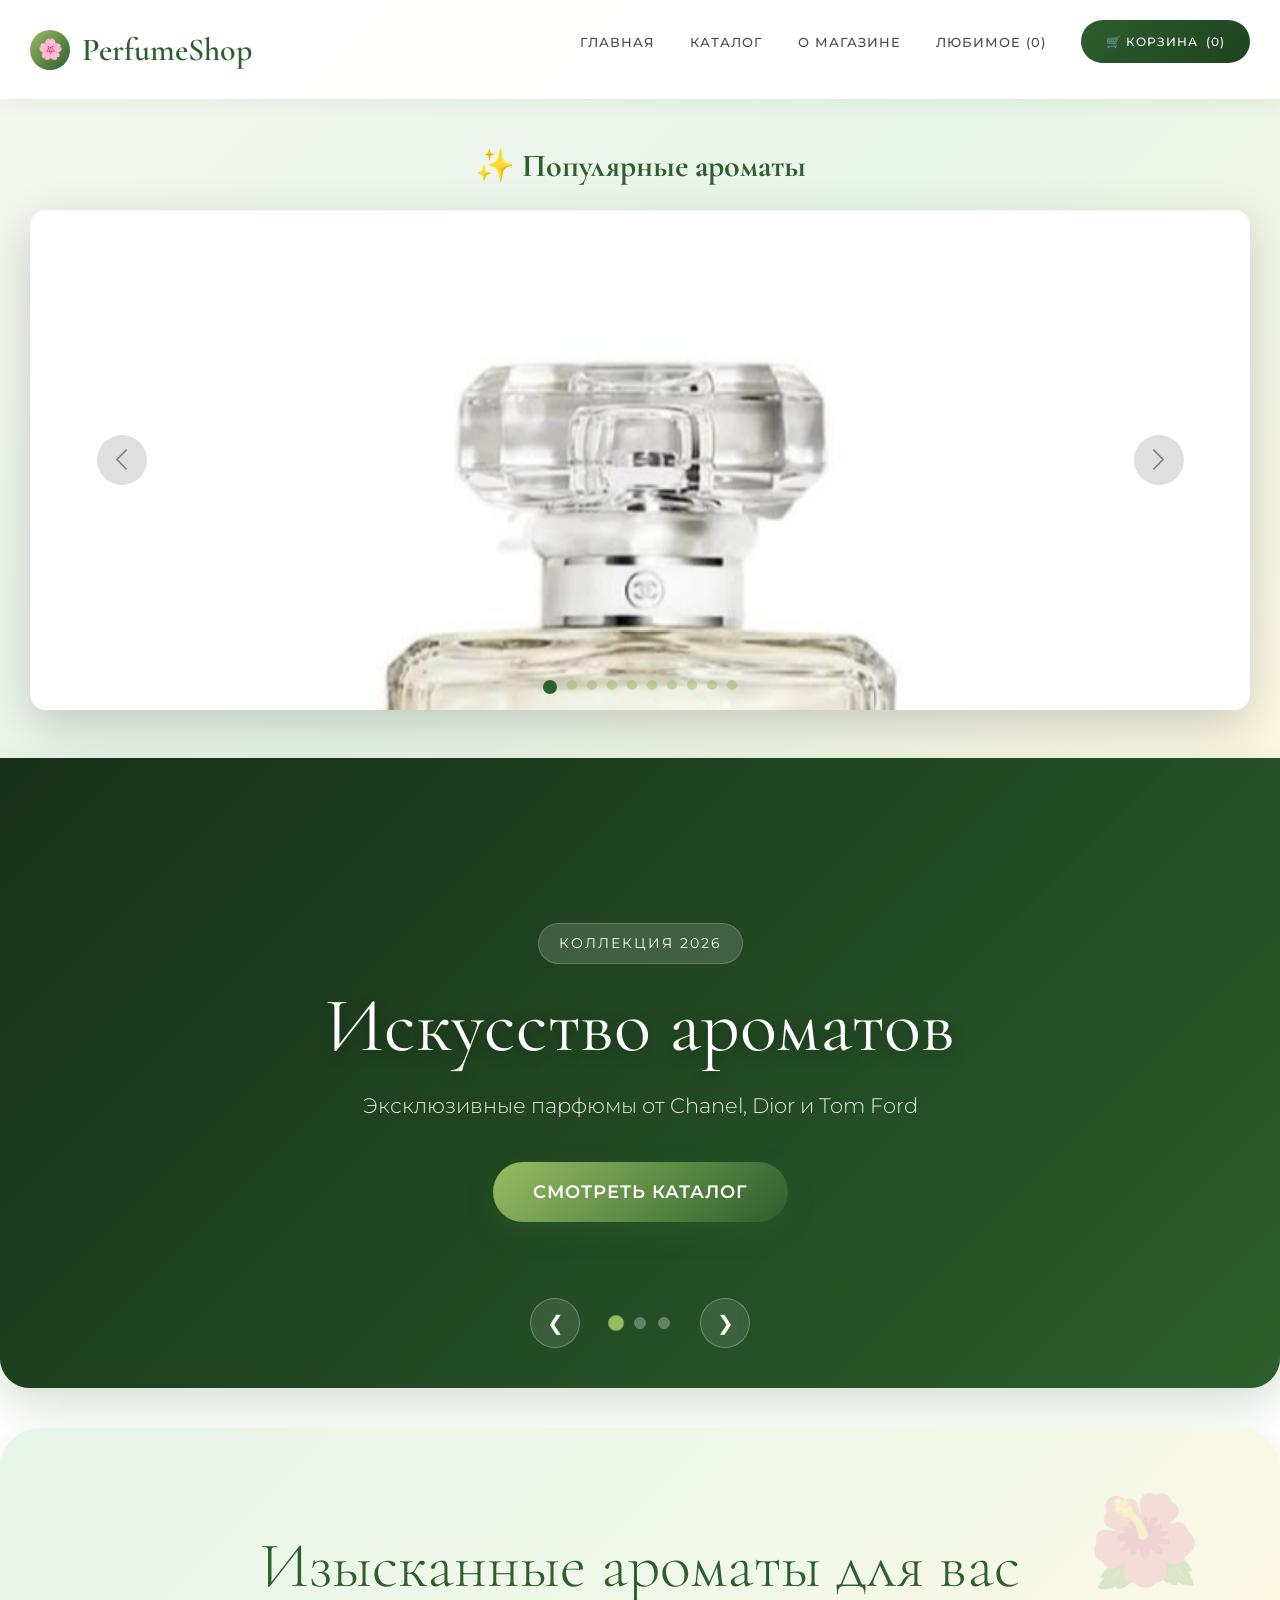
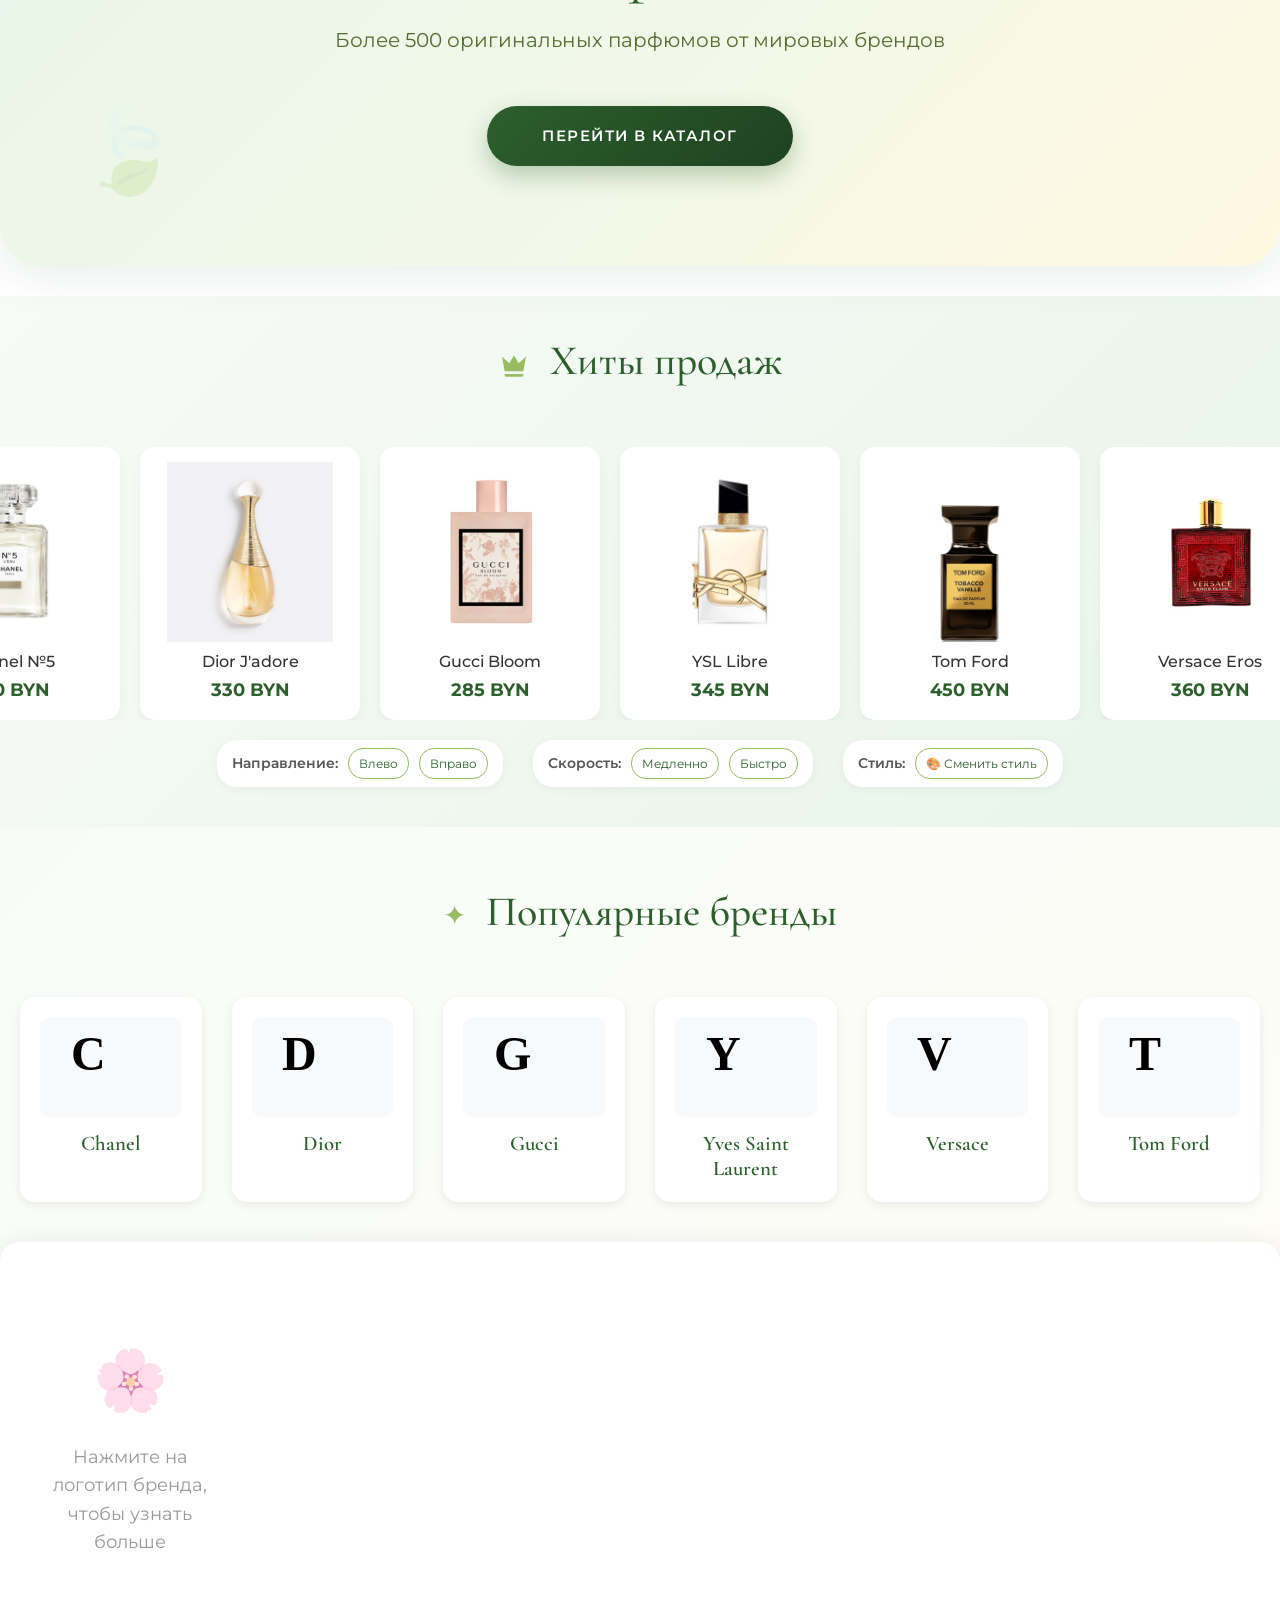
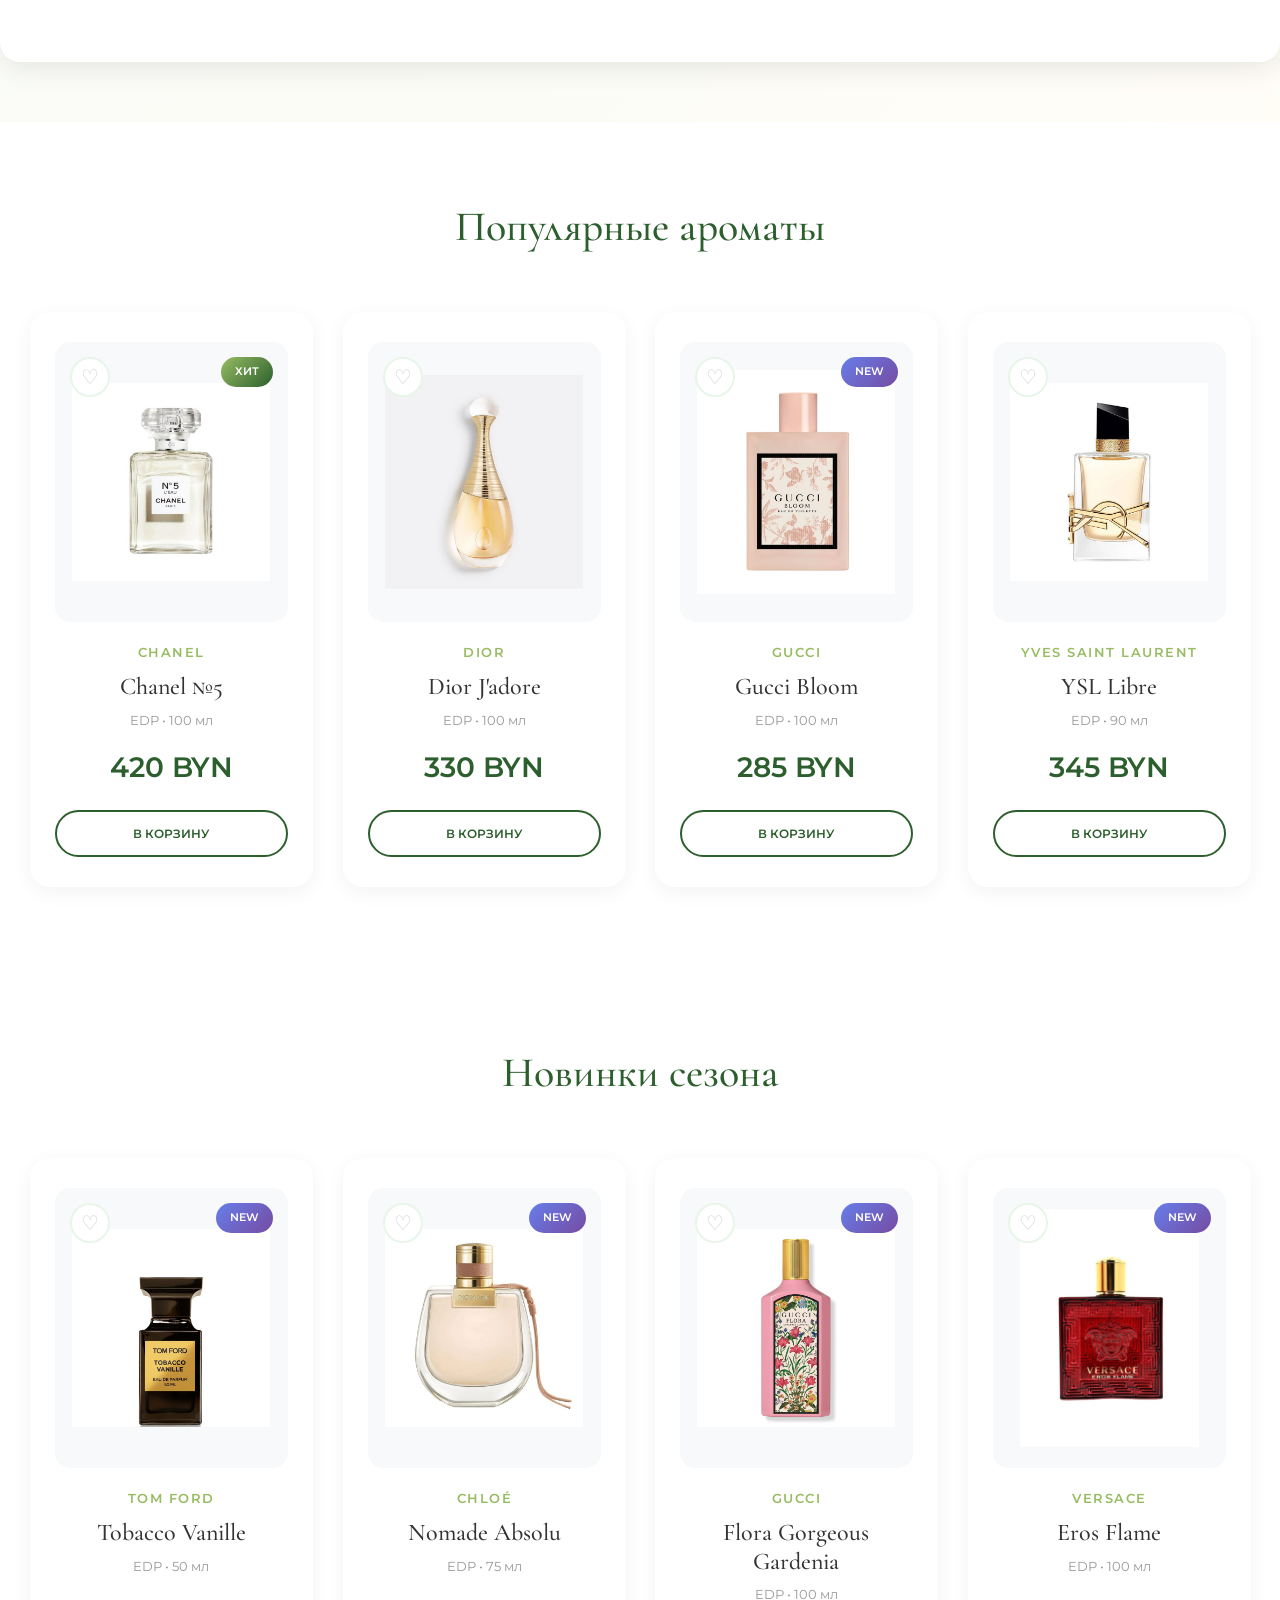
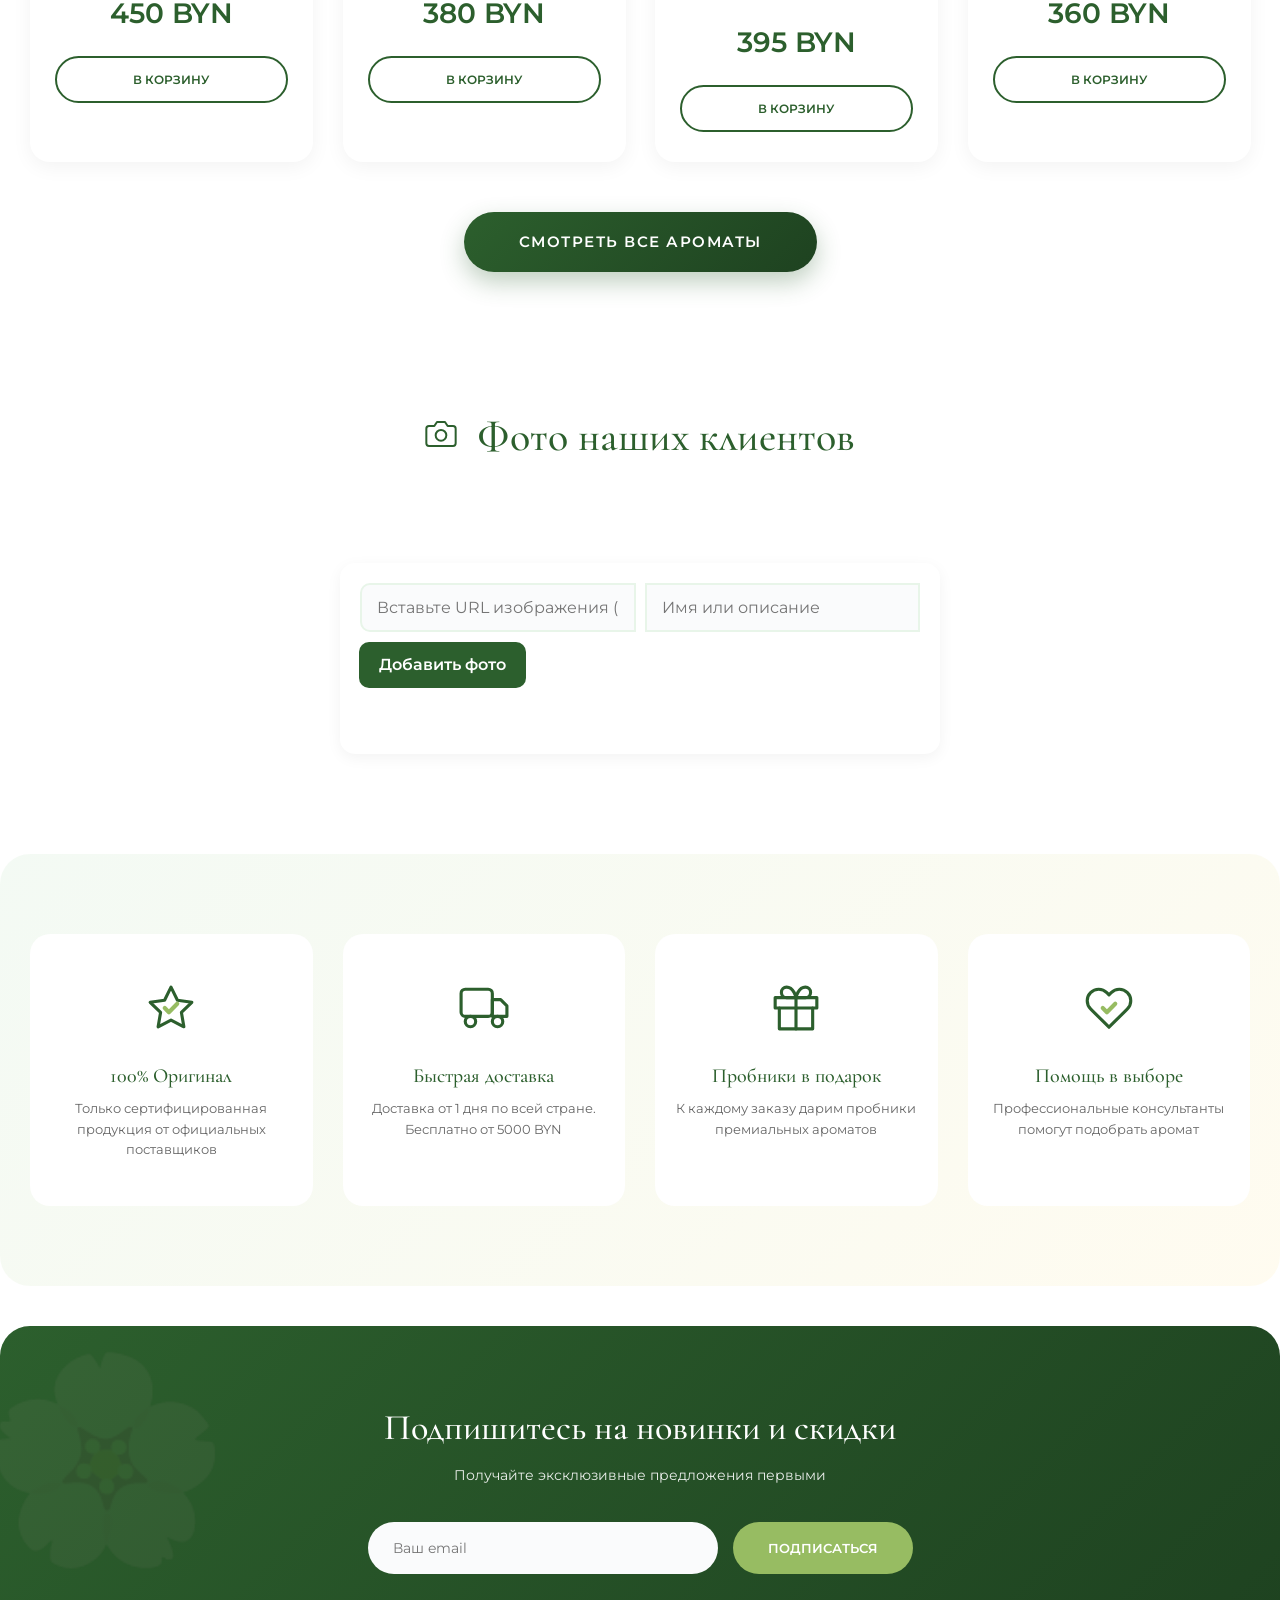
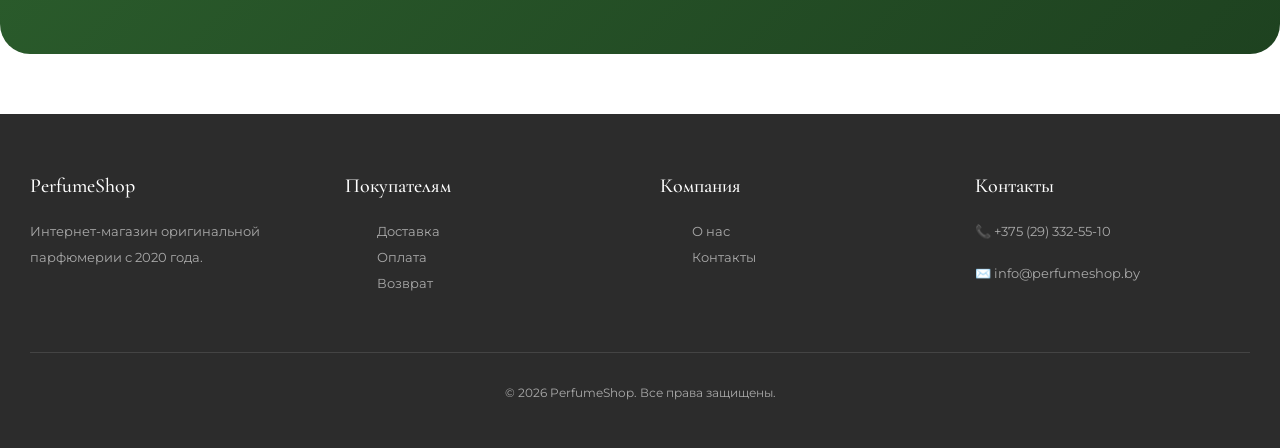
==== commit b428dc84: "Add files via upload" ====
--- a/index.html
+++ b/index.html
@@ -855,128 +855,128 @@
             </div>
         </div>
     </header>
-<!-- === КАРУСЕЛЬ BOOTSTRAP (ПР №11 Задания 1-2) === -->
+<!-- === КАРУСЕЛЬ С УВЕЛИЧЕНИЕМ (ПР №11) === -->
 <section class="container my-5">
     <h2 class="text-center mb-4 fw-bold" style="font-family: 'Cormorant Garamond', serif; color: #2c5f2d;">
-        ✨ Коллекции сезона
+        ✨ Популярные ароматы
     </h2>
     
-    <div id="perfumeCarousel" class="carousel slide shadow rounded-4" data-bs-ride="carousel">
-        
-        <!-- Индикаторы (кружочки внизу) -->
+    <div id="perfumeCarousel" class="carousel slide carousel-dark shadow-lg rounded-4" data-bs-ride="carousel" data-bs-interval="3000">
+        
+        <!-- Индикаторы -->
         <div class="carousel-indicators">
-            <button type="button" data-bs-target="#perfumeCarousel" data-bs-slide-to="0" class="active" aria-current="true" aria-label="Слайд 1"></button>
-            <button type="button" data-bs-target="#perfumeCarousel" data-bs-slide-to="1" aria-label="Слайд 2"></button>
-            <button type="button" data-bs-target="#perfumeCarousel" data-bs-slide-to="2" aria-label="Слайд 3"></button>
-            <button type="button" data-bs-target="#perfumeCarousel" data-bs-slide-to="3" aria-label="Слайд 4"></button>
-            <button type="button" data-bs-target="#perfumeCarousel" data-bs-slide-to="4" aria-label="Слайд 5"></button>
-            <button type="button" data-bs-target="#perfumeCarousel" data-bs-slide-to="5" aria-label="Слайд 6"></button>
-            <button type="button" data-bs-target="#perfumeCarousel" data-bs-slide-to="6" aria-label="Слайд 7"></button>
-            <button type="button" data-bs-target="#perfumeCarousel" data-bs-slide-to="7" aria-label="Слайд 8"></button>
-            <button type="button" data-bs-target="#perfumeCarousel" data-bs-slide-to="8" aria-label="Слайд 9"></button>
-            <button type="button" data-bs-target="#perfumeCarousel" data-bs-slide-to="9" aria-label="Слайд 10"></button>
+            <button type="button" data-bs-target="#perfumeCarousel" data-bs-slide-to="0" class="active" aria-current="true"></button>
+            <button type="button" data-bs-target="#perfumeCarousel" data-bs-slide-to="1"></button>
+            <button type="button" data-bs-target="#perfumeCarousel" data-bs-slide-to="2"></button>
+            <button type="button" data-bs-target="#perfumeCarousel" data-bs-slide-to="3"></button>
+            <button type="button" data-bs-target="#perfumeCarousel" data-bs-slide-to="4"></button>
+            <button type="button" data-bs-target="#perfumeCarousel" data-bs-slide-to="5"></button>
+            <button type="button" data-bs-target="#perfumeCarousel" data-bs-slide-to="6"></button>
+            <button type="button" data-bs-target="#perfumeCarousel" data-bs-slide-to="7"></button>
+            <button type="button" data-bs-target="#perfumeCarousel" data-bs-slide-to="8"></button>
+            <button type="button" data-bs-target="#perfumeCarousel" data-bs-slide-to="9"></button>
         </div>
 
         <!-- Слайды -->
-        <div class="carousel-inner rounded-4">
+        <div class="carousel-inner rounded-4" style="height: 500px;">
             
             <!-- Слайд 1 -->
             <div class="carousel-item active">
-                <img src="https://images.unsplash.com/photo-1541643600914-78b084683601?w=1200&auto=format&fit=crop&q=80" class="d-block w-100" alt="Chanel" style="height: 500px; object-fit: cover;">
-                <div class="carousel-caption d-none d-md-block" style="background: rgba(44, 95, 45, 0.85); border-radius: 15px; padding: 20px;">
-                    <h5 class="fw-bold" style="font-family: 'Cormorant Garamond', serif; font-size: 1.8rem;">Chanel №5</h5>
-                    <p class="mb-0">Легендарный аромат с нотами жасмина и розы</p>
-                    <span class="badge bg-light text-success mt-2">420 BYN</span>
+                <img src="img/chanel-n5.jpg" class="d-block w-100 h-100 object-fit-cover" alt="Chanel №5">
+                <div class="carousel-caption d-none d-md-block" style="background: rgba(44, 95, 45, 0.9); border-radius: 15px; padding: 25px; bottom: 30px;">
+                    <h5 class="fw-bold" style="font-family: 'Cormorant Garamond', serif; font-size: 2rem;">Chanel №5</h5>
+                    <p class="mb-2">Легендарный аромат с нотами жасмина и розы</p>
+                    <span class="badge bg-light text-success fs-6 px-3 py-2">420 BYN</span>
                 </div>
             </div>
 
             <!-- Слайд 2 -->
             <div class="carousel-item">
-                <img src="https://images.unsplash.com/photo-1594035910387-fea477942653?w=1200&auto=format&fit=crop&q=80" class="d-block w-100" alt="Dior" style="height: 500px; object-fit: cover;">
-                <div class="carousel-caption d-none d-md-block" style="background: rgba(44, 95, 45, 0.85); border-radius: 15px; padding: 20px;">
-                    <h5 class="fw-bold" style="font-family: 'Cormorant Garamond', serif; font-size: 1.8rem;">Dior J'adore</h5>
-                    <p class="mb-0">Цветочная композиция с оттенками ванили</p>
-                    <span class="badge bg-light text-success mt-2">330 BYN</span>
+                <img src="img/dior-jadore.jpg" class="d-block w-100 h-100 object-fit-cover" alt="Dior J'adore">
+                <div class="carousel-caption d-none d-md-block" style="background: rgba(44, 95, 45, 0.9); border-radius: 15px; padding: 25px; bottom: 30px;">
+                    <h5 class="fw-bold" style="font-family: 'Cormorant Garamond', serif; font-size: 2rem;">Dior J'adore</h5>
+                    <p class="mb-2">Цветочная композиция с оттенками ванили</p>
+                    <span class="badge bg-light text-success fs-6 px-3 py-2">330 BYN</span>
                 </div>
             </div>
 
             <!-- Слайд 3 -->
             <div class="carousel-item">
-                <img src="https://images.unsplash.com/photo-1592945403244-b3fbafd7f539?w=1200&auto=format&fit=crop&q=80" class="d-block w-100" alt="Gucci" style="height: 500px; object-fit: cover;">
-                <div class="carousel-caption d-none d-md-block" style="background: rgba(44, 95, 45, 0.85); border-radius: 15px; padding: 20px;">
-                    <h5 class="fw-bold" style="font-family: 'Cormorant Garamond', serif; font-size: 1.8rem;">Gucci Bloom</h5>
-                    <p class="mb-0">Свежий букет из туберозы и жасмина</p>
-                    <span class="badge bg-light text-success mt-2">285 BYN</span>
+                <img src="img/gucci-bloom.jpg" class="d-block w-100 h-100 object-fit-cover" alt="Gucci Bloom">
+                <div class="carousel-caption d-none d-md-block" style="background: rgba(44, 95, 45, 0.9); border-radius: 15px; padding: 25px; bottom: 30px;">
+                    <h5 class="fw-bold" style="font-family: 'Cormorant Garamond', serif; font-size: 2rem;">Gucci Bloom</h5>
+                    <p class="mb-2">Свежий букет из туберозы и жасмина</p>
+                    <span class="badge bg-light text-success fs-6 px-3 py-2">285 BYN</span>
                 </div>
             </div>
 
             <!-- Слайд 4 -->
             <div class="carousel-item">
-                <img src="https://images.unsplash.com/photo-1595425970377-c9703cf48b6d?w=1200&auto=format&fit=crop&q=80" class="d-block w-100" alt="YSL" style="height: 500px; object-fit: cover;">
-                <div class="carousel-caption d-none d-md-block" style="background: rgba(44, 95, 45, 0.85); border-radius: 15px; padding: 20px;">
-                    <h5 class="fw-bold" style="font-family: 'Cormorant Garamond', serif; font-size: 1.8rem;">YSL Libre</h5>
-                    <p class="mb-0">Смелый аромат свободы с нотами лаванды</p>
-                    <span class="badge bg-light text-success mt-2">345 BYN</span>
+                <img src="img/ysl-libre.jpg" class="d-block w-100 h-100 object-fit-cover" alt="YSL Libre">
+                <div class="carousel-caption d-none d-md-block" style="background: rgba(44, 95, 45, 0.9); border-radius: 15px; padding: 25px; bottom: 30px;">
+                    <h5 class="fw-bold" style="font-family: 'Cormorant Garamond', serif; font-size: 2rem;">YSL Libre</h5>
+                    <p class="mb-2">Смелый аромат свободы с нотами лаванды</p>
+                    <span class="badge bg-light text-success fs-6 px-3 py-2">345 BYN</span>
                 </div>
             </div>
 
             <!-- Слайд 5 -->
             <div class="carousel-item">
-                <img src="https://images.unsplash.com/photo-1587017539504-67cfbddac569?w=1200&auto=format&fit=crop&q=80" class="d-block w-100" alt="Tom Ford" style="height: 500px; object-fit: cover;">
-                <div class="carousel-caption d-none d-md-block" style="background: rgba(44, 95, 45, 0.85); border-radius: 15px; padding: 20px;">
-                    <h5 class="fw-bold" style="font-family: 'Cormorant Garamond', serif; font-size: 1.8rem;">Tom Ford Black Orchid</h5>
-                    <p class="mb-0">Роскошный унисекс с трюфелем и орхидеей</p>
-                    <span class="badge bg-light text-success mt-2">480 BYN</span>
+                <img src="img/tom-ford-tobacco.jpg" class="d-block w-100 h-100 object-fit-cover" alt="Tom Ford">
+                <div class="carousel-caption d-none d-md-block" style="background: rgba(44, 95, 45, 0.9); border-radius: 15px; padding: 25px; bottom: 30px;">
+                    <h5 class="fw-bold" style="font-family: 'Cormorant Garamond', serif; font-size: 2rem;">Tom Ford Tobacco Vanille</h5>
+                    <p class="mb-2">Роскошный унисекс с трюфелем и орхидеей</p>
+                    <span class="badge bg-light text-success fs-6 px-3 py-2">450 BYN</span>
                 </div>
             </div>
 
             <!-- Слайд 6 -->
             <div class="carousel-item">
-                <img src="https://images.unsplash.com/photo-1615634260167-c8c685e6c6f3?w=1200&auto=format&fit=crop&q=80" class="d-block w-100" alt="Versace" style="height: 500px; object-fit: cover;">
-                <div class="carousel-caption d-none d-md-block" style="background: rgba(44, 95, 45, 0.85); border-radius: 15px; padding: 20px;">
-                    <h5 class="fw-bold" style="font-family: 'Cormorant Garamond', serif; font-size: 1.8rem;">Versace Eros</h5>
-                    <p class="mb-0">Страстный мужской аромат с мятой и ванилью</p>
-                    <span class="badge bg-light text-success mt-2">360 BYN</span>
+                <img src="img/versace-eros.jpg" class="d-block w-100 h-100 object-fit-cover" alt="Versace Eros">
+                <div class="carousel-caption d-none d-md-block" style="background: rgba(44, 95, 45, 0.9); border-radius: 15px; padding: 25px; bottom: 30px;">
+                    <h5 class="fw-bold" style="font-family: 'Cormorant Garamond', serif; font-size: 2rem;">Versace Eros Flame</h5>
+                    <p class="mb-2">Страстный мужской аромат с мятой и ванилью</p>
+                    <span class="badge bg-light text-success fs-6 px-3 py-2">360 BYN</span>
                 </div>
             </div>
 
             <!-- Слайд 7 -->
             <div class="carousel-item">
-                <img src="https://images.unsplash.com/photo-1523293188086-b589b9b4f8b4?w=1200&auto=format&fit=crop&q=80" class="d-block w-100" alt="Lancôme" style="height: 500px; object-fit: cover;">
-                <div class="carousel-caption d-none d-md-block" style="background: rgba(44, 95, 45, 0.85); border-radius: 15px; padding: 20px;">
-                    <h5 class="fw-bold" style="font-family: 'Cormorant Garamond', serif; font-size: 1.8rem;">Lancôme La Vie Est Belle</h5>
-                    <p class="mb-0">Гимн женскому счастью с ирисом и пралине</p>
-                    <span class="badge bg-light text-success mt-2">395 BYN</span>
+                <img src="img/lancome-vie-est-belle.jpg" class="d-block w-100 h-100 object-fit-cover" alt="Lancôme">
+                <div class="carousel-caption d-none d-md-block" style="background: rgba(44, 95, 45, 0.9); border-radius: 15px; padding: 25px; bottom: 30px;">
+                    <h5 class="fw-bold" style="font-family: 'Cormorant Garamond', serif; font-size: 2rem;">Lancôme La Vie Est Belle</h5>
+                    <p class="mb-2">Гимн женскому счастью с ирисом и пралине</p>
+                    <span class="badge bg-light text-success fs-6 px-3 py-2">395 BYN</span>
                 </div>
             </div>
 
             <!-- Слайд 8 -->
             <div class="carousel-item">
-                <img src="https://images.unsplash.com/photo-1547887538-e3a2f32cb1cc?w=1200&auto=format&fit=crop&q=80" class="d-block w-100" alt="Carolina Herrera" style="height: 500px; object-fit: cover;">
-                <div class="carousel-caption d-none d-md-block" style="background: rgba(44, 95, 45, 0.85); border-radius: 15px; padding: 20px;">
-                    <h5 class="fw-bold" style="font-family: 'Cormorant Garamond', serif; font-size: 1.8rem;">Carolina Herrera Good Girl</h5>
-                    <p class="mb-0">Двойственная природа в одном флаконе</p>
-                    <span class="badge bg-light text-success mt-2">385 BYN</span>
+                <img src="img/carolina-herrera-good-girl.jpg" class="d-block w-100 h-100 object-fit-cover" alt="Carolina Herrera">
+                <div class="carousel-caption d-none d-md-block" style="background: rgba(44, 95, 45, 0.9); border-radius: 15px; padding: 25px; bottom: 30px;">
+                    <h5 class="fw-bold" style="font-family: 'Cormorant Garamond', serif; font-size: 2rem;">Carolina Herrera Good Girl</h5>
+                    <p class="mb-2">Двойственная природа в одном флаконе</p>
+                    <span class="badge bg-light text-success fs-6 px-3 py-2">385 BYN</span>
                 </div>
             </div>
 
             <!-- Слайд 9 -->
             <div class="carousel-item">
-                <img src="https://images.unsplash.com/photo-1594035910387-fea477942653?w=1200&auto=format&fit=crop&q=80" class="d-block w-100" alt="Paco Rabanne" style="height: 500px; object-fit: cover;">
-                <div class="carousel-caption d-none d-md-block" style="background: rgba(44, 95, 45, 0.85); border-radius: 15px; padding: 20px;">
-                    <h5 class="fw-bold" style="font-family: 'Cormorant Garamond', serif; font-size: 1.8rem;">Paco Rabanne 1 Million</h5>
-                    <p class="mb-0">Золотой аромат успеха с кожей и амброй</p>
-                    <span class="badge bg-light text-success mt-2">325 BYN</span>
+                <img src="img/paco-rabanne-1million.jpg" class="d-block w-100 h-100 object-fit-cover" alt="Paco Rabanne">
+                <div class="carousel-caption d-none d-md-block" style="background: rgba(44, 95, 45, 0.9); border-radius: 15px; padding: 25px; bottom: 30px;">
+                    <h5 class="fw-bold" style="font-family: 'Cormorant Garamond', serif; font-size: 2rem;">Paco Rabanne 1 Million</h5>
+                    <p class="mb-2">Золотой аромат успеха с кожей и амброй</p>
+                    <span class="badge bg-light text-success fs-6 px-3 py-2">325 BYN</span>
                 </div>
             </div>
 
             <!-- Слайд 10 -->
             <div class="carousel-item">
-                <img src="https://images.unsplash.com/photo-1541643600914-78b084683601?w=1200&auto=format&fit=crop&q=80" class="d-block w-100" alt="Jean Paul Gaultier" style="height: 500px; object-fit: cover;">
-                <div class="carousel-caption d-none d-md-block" style="background: rgba(44, 95, 45, 0.85); border-radius: 15px; padding: 20px;">
-                    <h5 class="fw-bold" style="font-family: 'Cormorant Garamond', serif; font-size: 1.8rem;">Jean Paul Gaultier Le Male</h5>
-                    <p class="mb-0">Культовый мужской аромат с лавандой и ванилью</p>
-                    <span class="badge bg-light text-success mt-2">355 BYN</span>
+                <img src="img/jean-paul-gaultier.jpg" class="d-block w-100 h-100 object-fit-cover" alt="Jean Paul Gaultier">
+                <div class="carousel-caption d-none d-md-block" style="background: rgba(44, 95, 45, 0.9); border-radius: 15px; padding: 25px; bottom: 30px;">
+                    <h5 class="fw-bold" style="font-family: 'Cormorant Garamond', serif; font-size: 2rem;">Jean Paul Gaultier Le Male</h5>
+                    <p class="mb-2">Культовый мужской аромат с лавандой и ванилью</p>
+                    <span class="badge bg-light text-success fs-6 px-3 py-2">355 BYN</span>
                 </div>
             </div>
 
@@ -993,7 +993,6 @@
         </button>
     </div>
 </section>
-<!-- === КОНЕЦ КАРУСЕЛИ === -->
 <!-- === АНИМИРОВАННЫЙ БАННЕР (ПР №7 Задание 2 - Premium Version) === -->
 <section class="premium-banner" id="mainBanner">
     <!-- Слайд 1 -->
--- a/style.css
+++ b/style.css
@@ -1978,48 +1978,84 @@
         bottom: 20px;
     }
 }
-/* === СТИЛИ КАРУСЕЛИ (ПР №11) === */
-
-/* Индикаторы (кружочки) в зелёном цвете */
+/* === КАРУСЕЛЬ С УВЕЛИЧЕНИЕМ === */
+
+/* Активный слайд увеличивается */
+#perfumeCarousel .carousel-item {
+    transition: transform 0.6s ease-in-out, opacity 0.6s ease-in-out;
+    opacity: 0.4;
+    transform: scale(0.8);
+}
+
+#perfumeCarousel .carousel-item.active {
+    opacity: 1;
+    transform: scale(1);
+}
+
+/* Соседние слайды меньше */
+#perfumeCarousel .carousel-item-next,
+#perfumeCarousel .carousel-item-prev {
+    opacity: 0.5;
+    transform: scale(0.85);
+}
+
+/* Контейнер карусели */
+#perfumeCarousel .carousel-inner {
+    overflow: hidden;
+    position: relative;
+}
+
+/* Индикаторы в зелёном цвете */
 #perfumeCarousel .carousel-indicators [data-bs-target] {
     background-color: #97bc62 !important;
-    width: 12px !important;
-    height: 12px !important;
+    width: 10px !important;
+    height: 10px !important;
     border-radius: 50% !important;
     border: none !important;
-    margin: 0 4px !important;
+    margin: 0 5px !important;
+    transition: all 0.3s;
 }
 
 #perfumeCarousel .carousel-indicators .active {
     background-color: #2c5f2d !important;
     width: 14px !important;
     height: 14px !important;
+    border-radius: 50% !important;
 }
 
 /* Кнопки навигации */
 #perfumeCarousel .carousel-control-prev-icon,
 #perfumeCarousel .carousel-control-next-icon {
-    background-color: rgba(44, 95, 45, 0.7);
+    background-color: rgba(44, 95, 45, 0.8);
     border-radius: 50%;
-    padding: 20px;
-    background-size: 60% 60%;
+    padding: 25px;
+    background-size: 50% 50%;
+    transition: all 0.3s;
 }
 
 #perfumeCarousel .carousel-control-prev-icon:hover,
 #perfumeCarousel .carousel-control-next-icon:hover {
-    background-color: rgba(44, 95, 45, 0.9);
-}
-
-/* Адаптивность высоты слайдов */
+    background-color: rgba(44, 95, 45, 1);
+    transform: scale(1.1);
+}
+
+/* Адаптивность */
 @media (max-width: 768px) {
-    #perfumeCarousel .carousel-item img {
-        height: 300px !important;
+    #perfumeCarousel .carousel-inner {
+        height: 350px !important;
+    }
+    #perfumeCarousel .carousel-item {
+        opacity: 1 !important;
+        transform: scale(1) !important;
     }
     #perfumeCarousel .carousel-caption {
         padding: 15px !important;
-        border-radius: 10px !important;
+        bottom: 20px !important;
     }
     #perfumeCarousel .carousel-caption h5 {
         font-size: 1.3rem !important;
     }
+    #perfumeCarousel .carousel-caption p {
+        font-size: 0.85rem !important;
+    }
 }
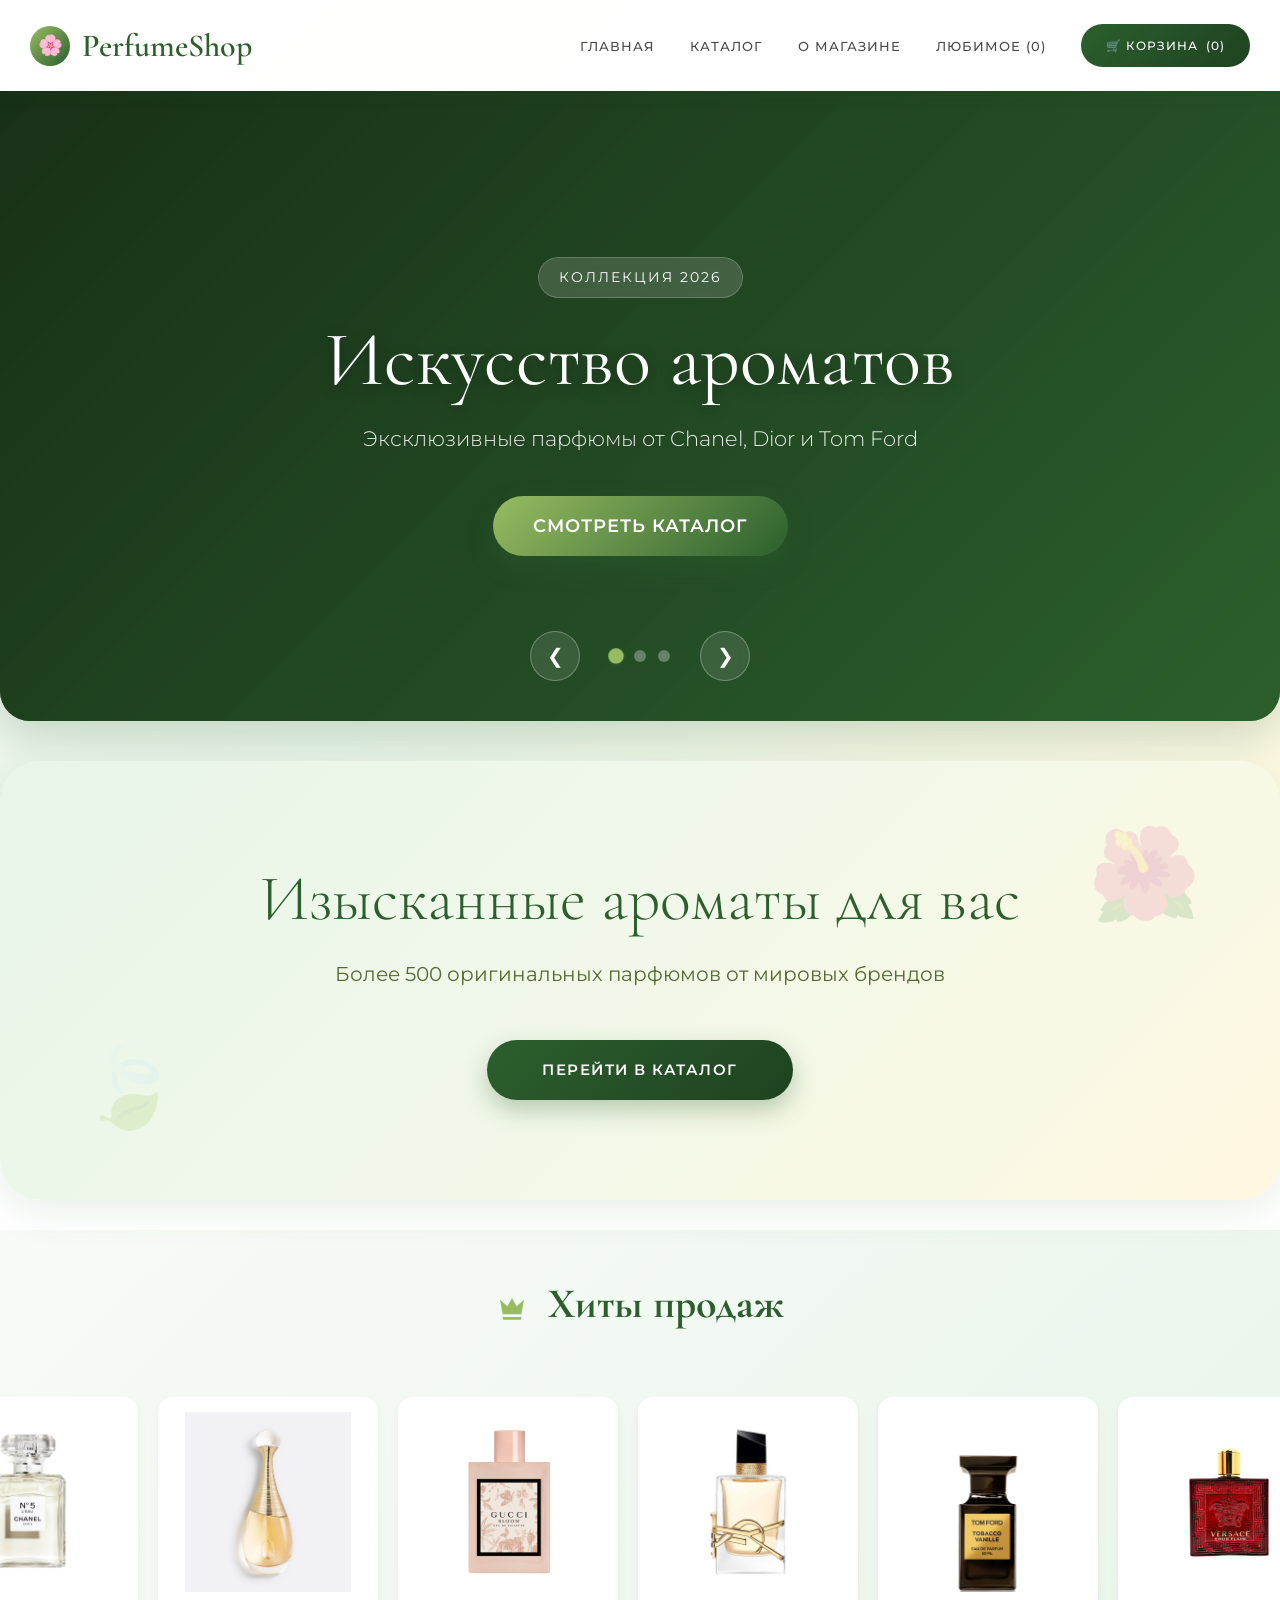
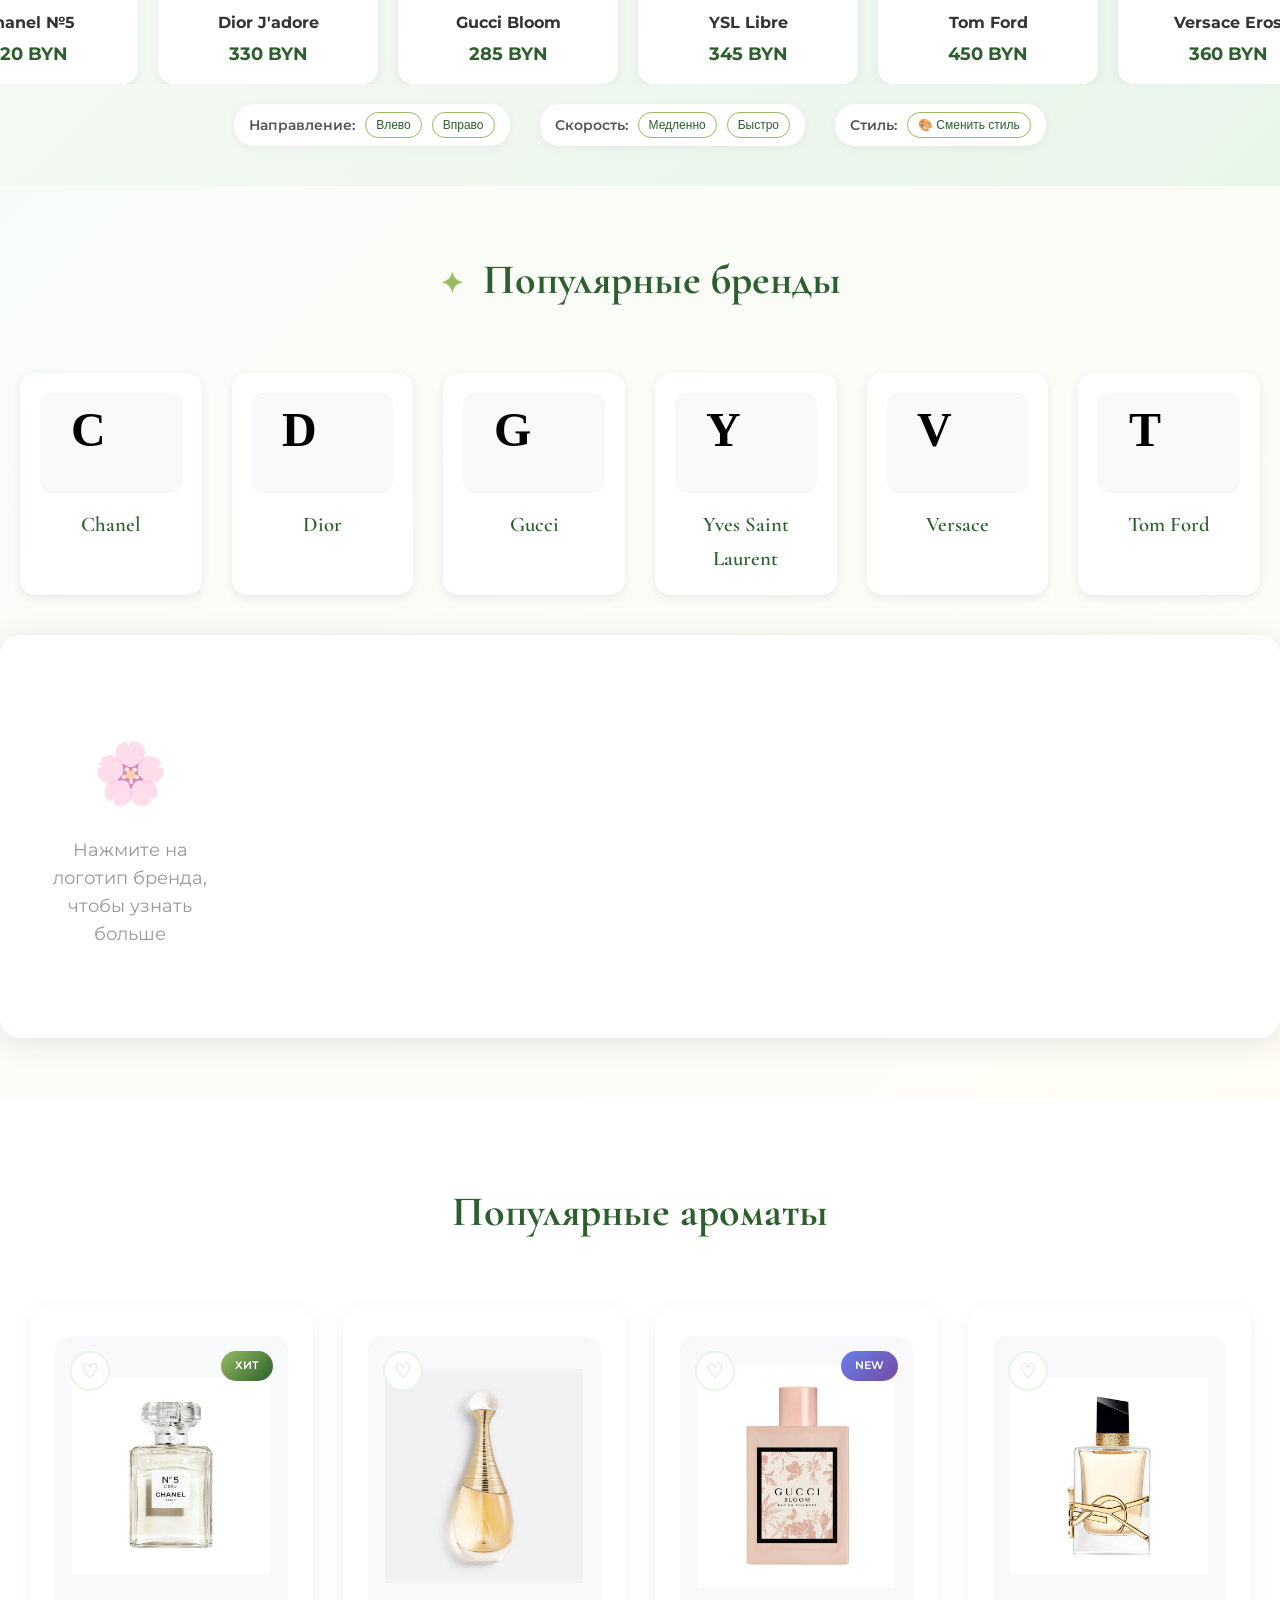
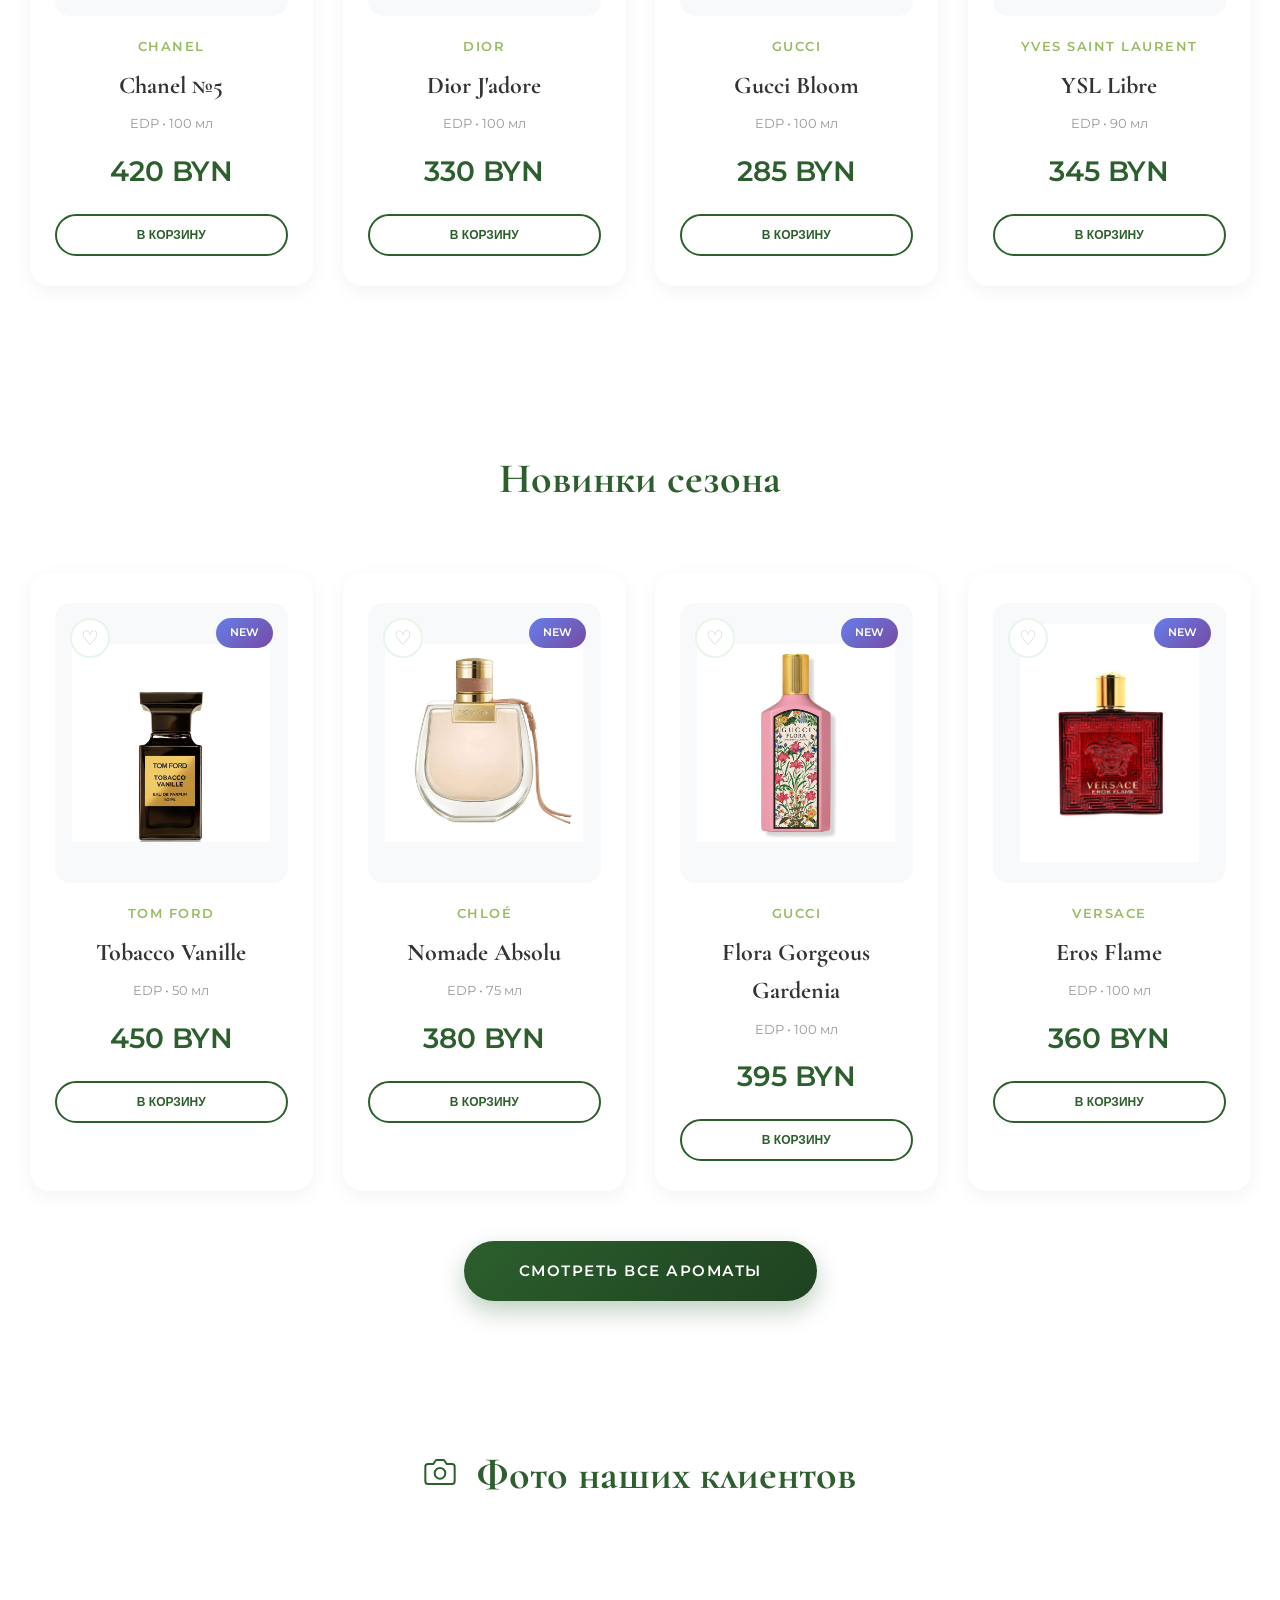
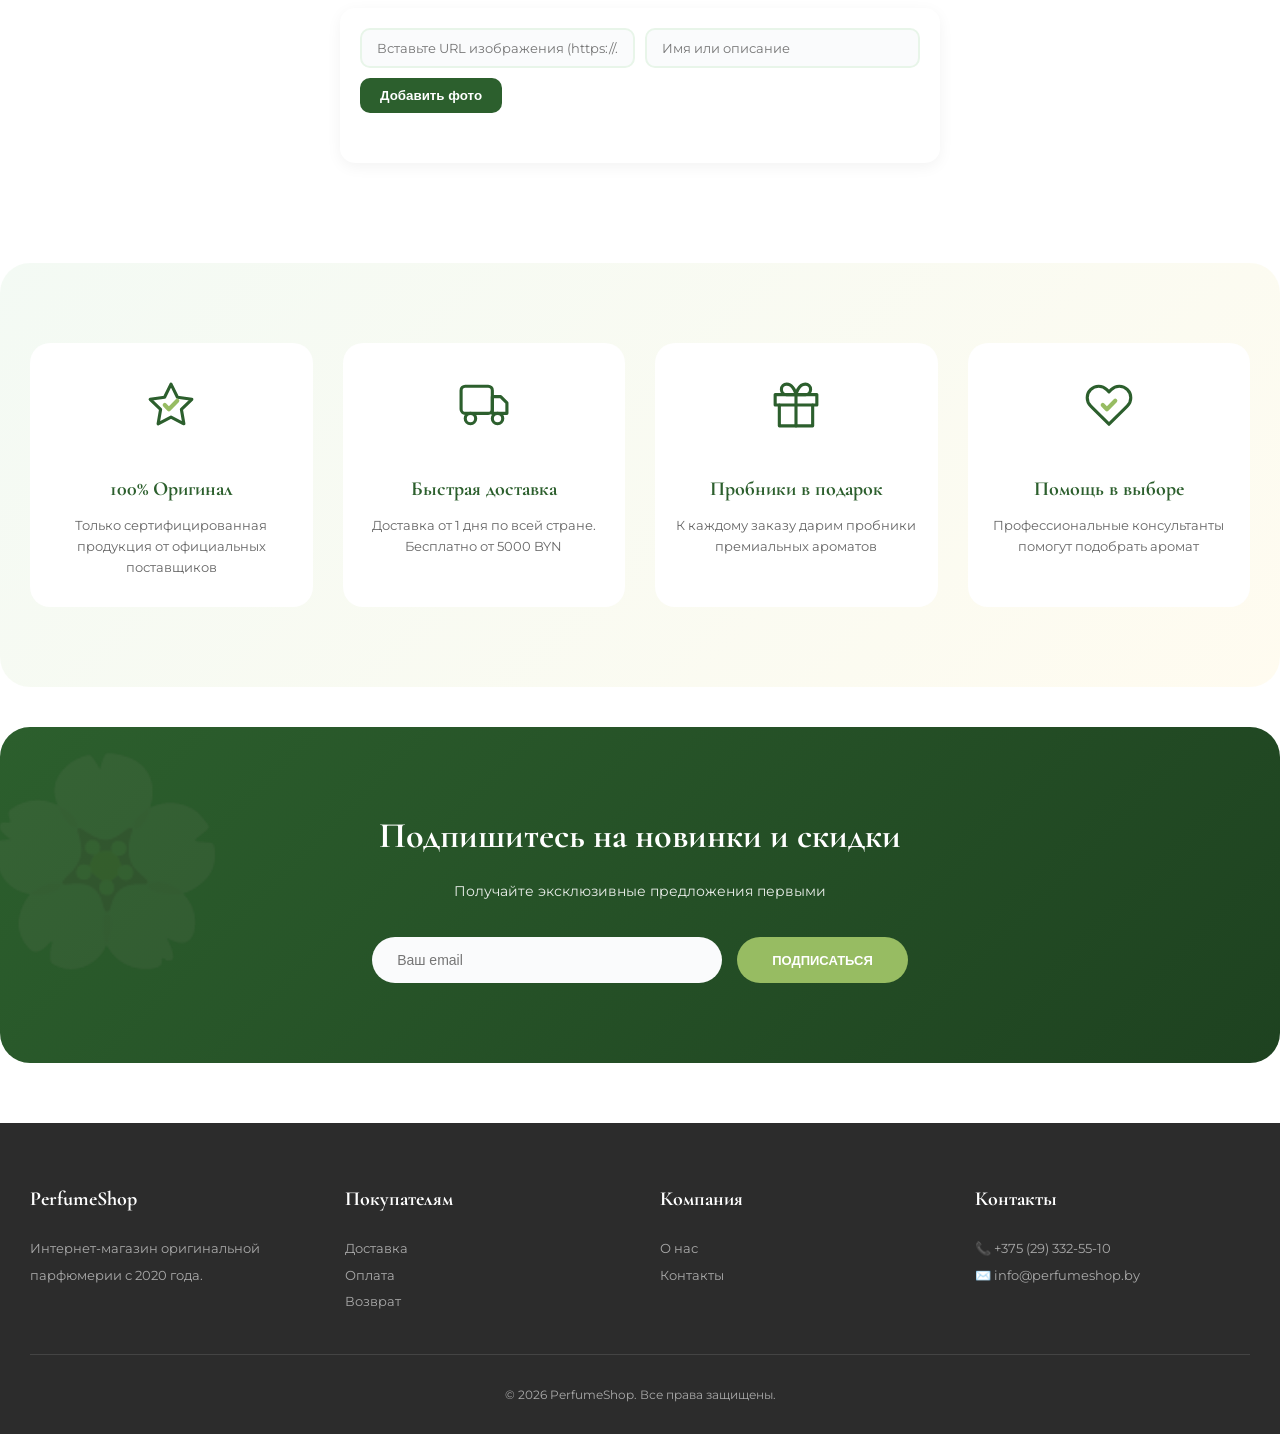
==== commit 7162ab9d: "Add files via upload" ====
--- a/index.html
+++ b/index.html
@@ -6,8 +6,6 @@
 <link rel="stylesheet" href="https://code.jquery.com/ui/1.13.2/themes/base/jquery-ui.css">
     <meta charset="UTF-8">
     <meta name="viewport" content="width=device-width, initial-scale=1.0">
-    <!-- Bootstrap 5 CSS -->
-<link href="https://cdn.jsdelivr.net/npm/bootstrap@5.3.2/dist/css/bootstrap.min.css" rel="stylesheet">
     <title>PerfumeShop - Парфюмерный магазин</title>
     <link rel="stylesheet" href="style.css">
     <link href="https://fonts.googleapis.com/css2?family=Cormorant+Garamond:wght@300;400;500;600&family=Montserrat:wght@300;400;500&display=swap" rel="stylesheet">
@@ -855,144 +853,6 @@
             </div>
         </div>
     </header>
-<!-- === КАРУСЕЛЬ С УВЕЛИЧЕНИЕМ (ПР №11) === -->
-<section class="container my-5">
-    <h2 class="text-center mb-4 fw-bold" style="font-family: 'Cormorant Garamond', serif; color: #2c5f2d;">
-        ✨ Популярные ароматы
-    </h2>
-    
-    <div id="perfumeCarousel" class="carousel slide carousel-dark shadow-lg rounded-4" data-bs-ride="carousel" data-bs-interval="3000">
-        
-        <!-- Индикаторы -->
-        <div class="carousel-indicators">
-            <button type="button" data-bs-target="#perfumeCarousel" data-bs-slide-to="0" class="active" aria-current="true"></button>
-            <button type="button" data-bs-target="#perfumeCarousel" data-bs-slide-to="1"></button>
-            <button type="button" data-bs-target="#perfumeCarousel" data-bs-slide-to="2"></button>
-            <button type="button" data-bs-target="#perfumeCarousel" data-bs-slide-to="3"></button>
-            <button type="button" data-bs-target="#perfumeCarousel" data-bs-slide-to="4"></button>
-            <button type="button" data-bs-target="#perfumeCarousel" data-bs-slide-to="5"></button>
-            <button type="button" data-bs-target="#perfumeCarousel" data-bs-slide-to="6"></button>
-            <button type="button" data-bs-target="#perfumeCarousel" data-bs-slide-to="7"></button>
-            <button type="button" data-bs-target="#perfumeCarousel" data-bs-slide-to="8"></button>
-            <button type="button" data-bs-target="#perfumeCarousel" data-bs-slide-to="9"></button>
-        </div>
-
-        <!-- Слайды -->
-        <div class="carousel-inner rounded-4" style="height: 500px;">
-            
-            <!-- Слайд 1 -->
-            <div class="carousel-item active">
-                <img src="img/chanel-n5.jpg" class="d-block w-100 h-100 object-fit-cover" alt="Chanel №5">
-                <div class="carousel-caption d-none d-md-block" style="background: rgba(44, 95, 45, 0.9); border-radius: 15px; padding: 25px; bottom: 30px;">
-                    <h5 class="fw-bold" style="font-family: 'Cormorant Garamond', serif; font-size: 2rem;">Chanel №5</h5>
-                    <p class="mb-2">Легендарный аромат с нотами жасмина и розы</p>
-                    <span class="badge bg-light text-success fs-6 px-3 py-2">420 BYN</span>
-                </div>
-            </div>
-
-            <!-- Слайд 2 -->
-            <div class="carousel-item">
-                <img src="img/dior-jadore.jpg" class="d-block w-100 h-100 object-fit-cover" alt="Dior J'adore">
-                <div class="carousel-caption d-none d-md-block" style="background: rgba(44, 95, 45, 0.9); border-radius: 15px; padding: 25px; bottom: 30px;">
-                    <h5 class="fw-bold" style="font-family: 'Cormorant Garamond', serif; font-size: 2rem;">Dior J'adore</h5>
-                    <p class="mb-2">Цветочная композиция с оттенками ванили</p>
-                    <span class="badge bg-light text-success fs-6 px-3 py-2">330 BYN</span>
-                </div>
-            </div>
-
-            <!-- Слайд 3 -->
-            <div class="carousel-item">
-                <img src="img/gucci-bloom.jpg" class="d-block w-100 h-100 object-fit-cover" alt="Gucci Bloom">
-                <div class="carousel-caption d-none d-md-block" style="background: rgba(44, 95, 45, 0.9); border-radius: 15px; padding: 25px; bottom: 30px;">
-                    <h5 class="fw-bold" style="font-family: 'Cormorant Garamond', serif; font-size: 2rem;">Gucci Bloom</h5>
-                    <p class="mb-2">Свежий букет из туберозы и жасмина</p>
-                    <span class="badge bg-light text-success fs-6 px-3 py-2">285 BYN</span>
-                </div>
-            </div>
-
-            <!-- Слайд 4 -->
-            <div class="carousel-item">
-                <img src="img/ysl-libre.jpg" class="d-block w-100 h-100 object-fit-cover" alt="YSL Libre">
-                <div class="carousel-caption d-none d-md-block" style="background: rgba(44, 95, 45, 0.9); border-radius: 15px; padding: 25px; bottom: 30px;">
-                    <h5 class="fw-bold" style="font-family: 'Cormorant Garamond', serif; font-size: 2rem;">YSL Libre</h5>
-                    <p class="mb-2">Смелый аромат свободы с нотами лаванды</p>
-                    <span class="badge bg-light text-success fs-6 px-3 py-2">345 BYN</span>
-                </div>
-            </div>
-
-            <!-- Слайд 5 -->
-            <div class="carousel-item">
-                <img src="img/tom-ford-tobacco.jpg" class="d-block w-100 h-100 object-fit-cover" alt="Tom Ford">
-                <div class="carousel-caption d-none d-md-block" style="background: rgba(44, 95, 45, 0.9); border-radius: 15px; padding: 25px; bottom: 30px;">
-                    <h5 class="fw-bold" style="font-family: 'Cormorant Garamond', serif; font-size: 2rem;">Tom Ford Tobacco Vanille</h5>
-                    <p class="mb-2">Роскошный унисекс с трюфелем и орхидеей</p>
-                    <span class="badge bg-light text-success fs-6 px-3 py-2">450 BYN</span>
-                </div>
-            </div>
-
-            <!-- Слайд 6 -->
-            <div class="carousel-item">
-                <img src="img/versace-eros.jpg" class="d-block w-100 h-100 object-fit-cover" alt="Versace Eros">
-                <div class="carousel-caption d-none d-md-block" style="background: rgba(44, 95, 45, 0.9); border-radius: 15px; padding: 25px; bottom: 30px;">
-                    <h5 class="fw-bold" style="font-family: 'Cormorant Garamond', serif; font-size: 2rem;">Versace Eros Flame</h5>
-                    <p class="mb-2">Страстный мужской аромат с мятой и ванилью</p>
-                    <span class="badge bg-light text-success fs-6 px-3 py-2">360 BYN</span>
-                </div>
-            </div>
-
-            <!-- Слайд 7 -->
-            <div class="carousel-item">
-                <img src="img/lancome-vie-est-belle.jpg" class="d-block w-100 h-100 object-fit-cover" alt="Lancôme">
-                <div class="carousel-caption d-none d-md-block" style="background: rgba(44, 95, 45, 0.9); border-radius: 15px; padding: 25px; bottom: 30px;">
-                    <h5 class="fw-bold" style="font-family: 'Cormorant Garamond', serif; font-size: 2rem;">Lancôme La Vie Est Belle</h5>
-                    <p class="mb-2">Гимн женскому счастью с ирисом и пралине</p>
-                    <span class="badge bg-light text-success fs-6 px-3 py-2">395 BYN</span>
-                </div>
-            </div>
-
-            <!-- Слайд 8 -->
-            <div class="carousel-item">
-                <img src="img/carolina-herrera-good-girl.jpg" class="d-block w-100 h-100 object-fit-cover" alt="Carolina Herrera">
-                <div class="carousel-caption d-none d-md-block" style="background: rgba(44, 95, 45, 0.9); border-radius: 15px; padding: 25px; bottom: 30px;">
-                    <h5 class="fw-bold" style="font-family: 'Cormorant Garamond', serif; font-size: 2rem;">Carolina Herrera Good Girl</h5>
-                    <p class="mb-2">Двойственная природа в одном флаконе</p>
-                    <span class="badge bg-light text-success fs-6 px-3 py-2">385 BYN</span>
-                </div>
-            </div>
-
-            <!-- Слайд 9 -->
-            <div class="carousel-item">
-                <img src="img/paco-rabanne-1million.jpg" class="d-block w-100 h-100 object-fit-cover" alt="Paco Rabanne">
-                <div class="carousel-caption d-none d-md-block" style="background: rgba(44, 95, 45, 0.9); border-radius: 15px; padding: 25px; bottom: 30px;">
-                    <h5 class="fw-bold" style="font-family: 'Cormorant Garamond', serif; font-size: 2rem;">Paco Rabanne 1 Million</h5>
-                    <p class="mb-2">Золотой аромат успеха с кожей и амброй</p>
-                    <span class="badge bg-light text-success fs-6 px-3 py-2">325 BYN</span>
-                </div>
-            </div>
-
-            <!-- Слайд 10 -->
-            <div class="carousel-item">
-                <img src="img/jean-paul-gaultier.jpg" class="d-block w-100 h-100 object-fit-cover" alt="Jean Paul Gaultier">
-                <div class="carousel-caption d-none d-md-block" style="background: rgba(44, 95, 45, 0.9); border-radius: 15px; padding: 25px; bottom: 30px;">
-                    <h5 class="fw-bold" style="font-family: 'Cormorant Garamond', serif; font-size: 2rem;">Jean Paul Gaultier Le Male</h5>
-                    <p class="mb-2">Культовый мужской аромат с лавандой и ванилью</p>
-                    <span class="badge bg-light text-success fs-6 px-3 py-2">355 BYN</span>
-                </div>
-            </div>
-
-        </div>
-
-        <!-- Кнопки навигации -->
-        <button class="carousel-control-prev" type="button" data-bs-target="#perfumeCarousel" data-bs-slide="prev">
-            <span class="carousel-control-prev-icon" aria-hidden="true"></span>
-            <span class="visually-hidden">Назад</span>
-        </button>
-        <button class="carousel-control-next" type="button" data-bs-target="#perfumeCarousel" data-bs-slide="next">
-            <span class="carousel-control-next-icon" aria-hidden="true"></span>
-            <span class="visually-hidden">Вперед</span>
-        </button>
-    </div>
-</section>
 <!-- === АНИМИРОВАННЫЙ БАННЕР (ПР №7 Задание 2 - Premium Version) === -->
 <section class="premium-banner" id="mainBanner">
     <!-- Слайд 1 -->
@@ -2025,7 +1885,5 @@
     });
 });
 </script>
-<!-- Bootstrap 5 JS (включает Popper) -->
-<script src="https://cdn.jsdelivr.net/npm/bootstrap@5.3.2/dist/js/bootstrap.bundle.min.js"></script>
 </body>
 </html>
--- a/style.css
+++ b/style.css
@@ -1977,85 +1977,4 @@
     .banner-controls {
         bottom: 20px;
     }
-}
-/* === КАРУСЕЛЬ С УВЕЛИЧЕНИЕМ === */
-
-/* Активный слайд увеличивается */
-#perfumeCarousel .carousel-item {
-    transition: transform 0.6s ease-in-out, opacity 0.6s ease-in-out;
-    opacity: 0.4;
-    transform: scale(0.8);
-}
-
-#perfumeCarousel .carousel-item.active {
-    opacity: 1;
-    transform: scale(1);
-}
-
-/* Соседние слайды меньше */
-#perfumeCarousel .carousel-item-next,
-#perfumeCarousel .carousel-item-prev {
-    opacity: 0.5;
-    transform: scale(0.85);
-}
-
-/* Контейнер карусели */
-#perfumeCarousel .carousel-inner {
-    overflow: hidden;
-    position: relative;
-}
-
-/* Индикаторы в зелёном цвете */
-#perfumeCarousel .carousel-indicators [data-bs-target] {
-    background-color: #97bc62 !important;
-    width: 10px !important;
-    height: 10px !important;
-    border-radius: 50% !important;
-    border: none !important;
-    margin: 0 5px !important;
-    transition: all 0.3s;
-}
-
-#perfumeCarousel .carousel-indicators .active {
-    background-color: #2c5f2d !important;
-    width: 14px !important;
-    height: 14px !important;
-    border-radius: 50% !important;
-}
-
-/* Кнопки навигации */
-#perfumeCarousel .carousel-control-prev-icon,
-#perfumeCarousel .carousel-control-next-icon {
-    background-color: rgba(44, 95, 45, 0.8);
-    border-radius: 50%;
-    padding: 25px;
-    background-size: 50% 50%;
-    transition: all 0.3s;
-}
-
-#perfumeCarousel .carousel-control-prev-icon:hover,
-#perfumeCarousel .carousel-control-next-icon:hover {
-    background-color: rgba(44, 95, 45, 1);
-    transform: scale(1.1);
-}
-
-/* Адаптивность */
-@media (max-width: 768px) {
-    #perfumeCarousel .carousel-inner {
-        height: 350px !important;
-    }
-    #perfumeCarousel .carousel-item {
-        opacity: 1 !important;
-        transform: scale(1) !important;
-    }
-    #perfumeCarousel .carousel-caption {
-        padding: 15px !important;
-        bottom: 20px !important;
-    }
-    #perfumeCarousel .carousel-caption h5 {
-        font-size: 1.3rem !important;
-    }
-    #perfumeCarousel .carousel-caption p {
-        font-size: 0.85rem !important;
-    }
 }
